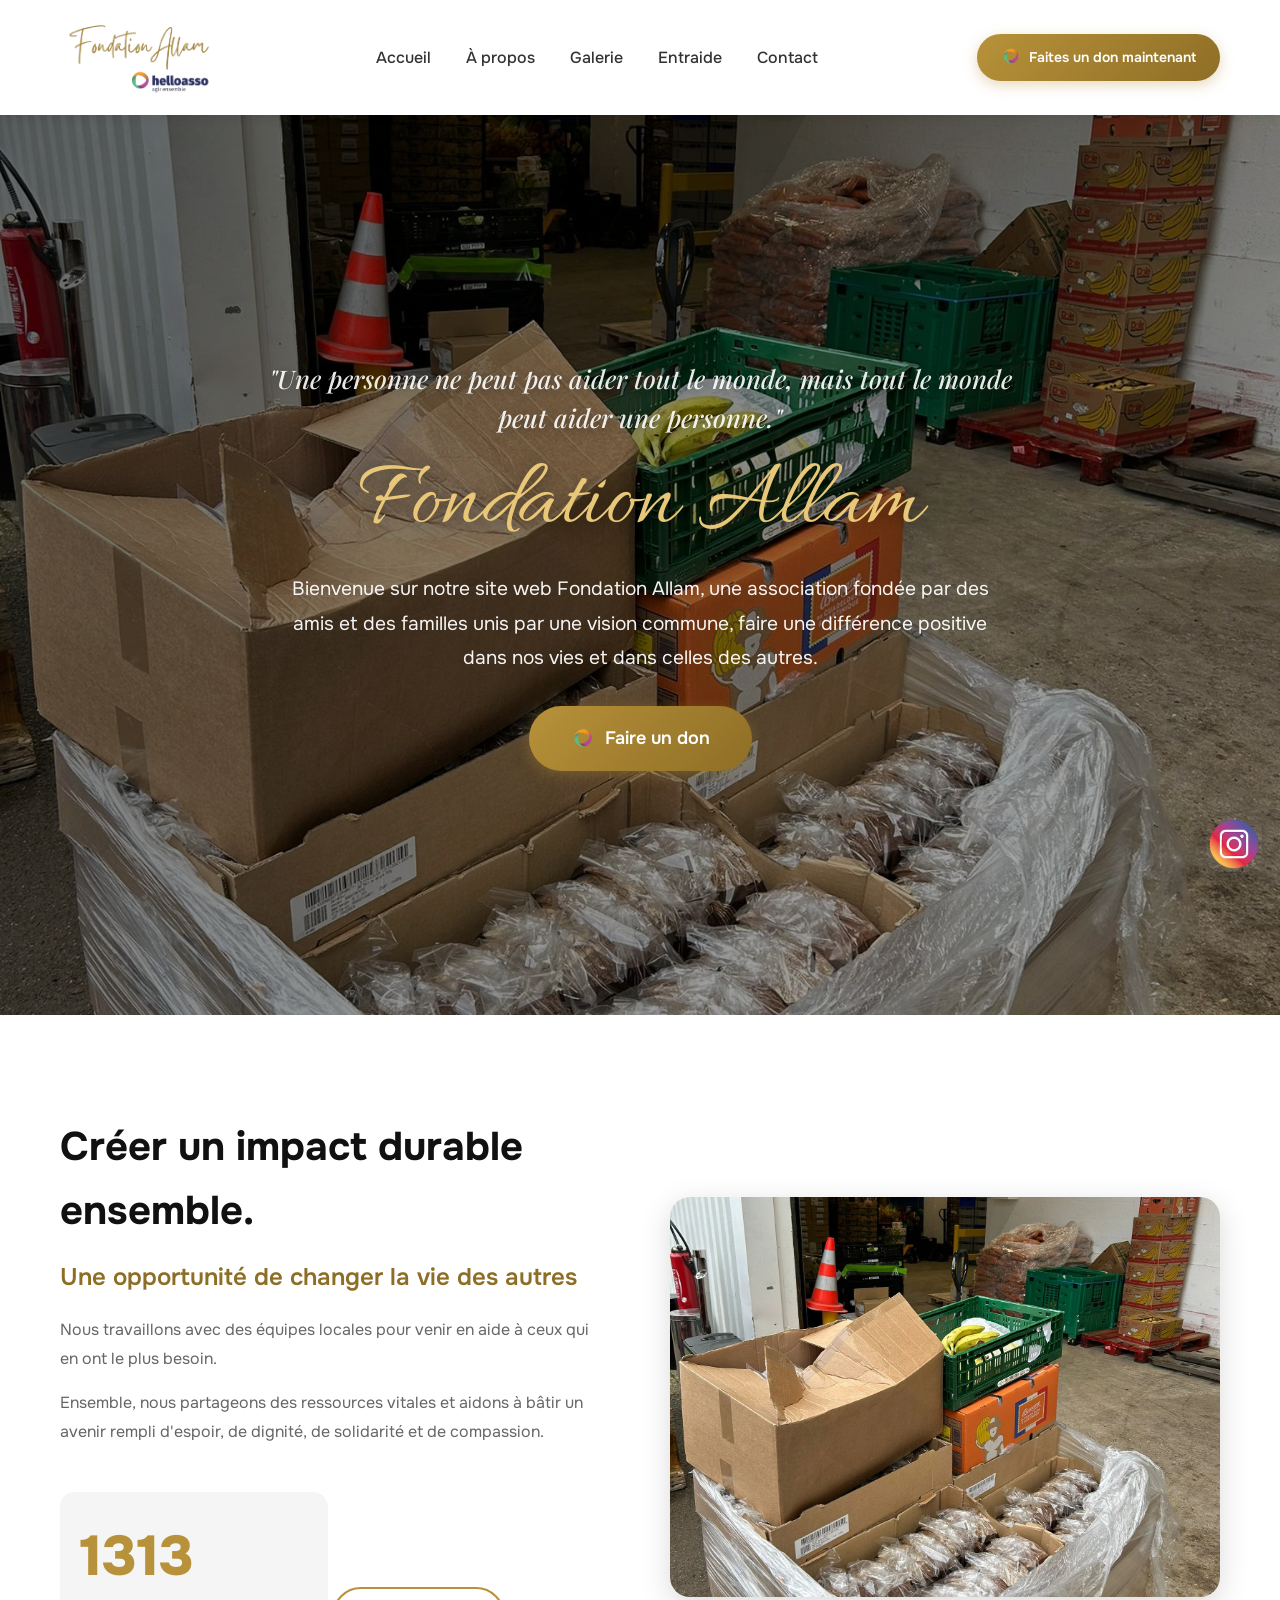
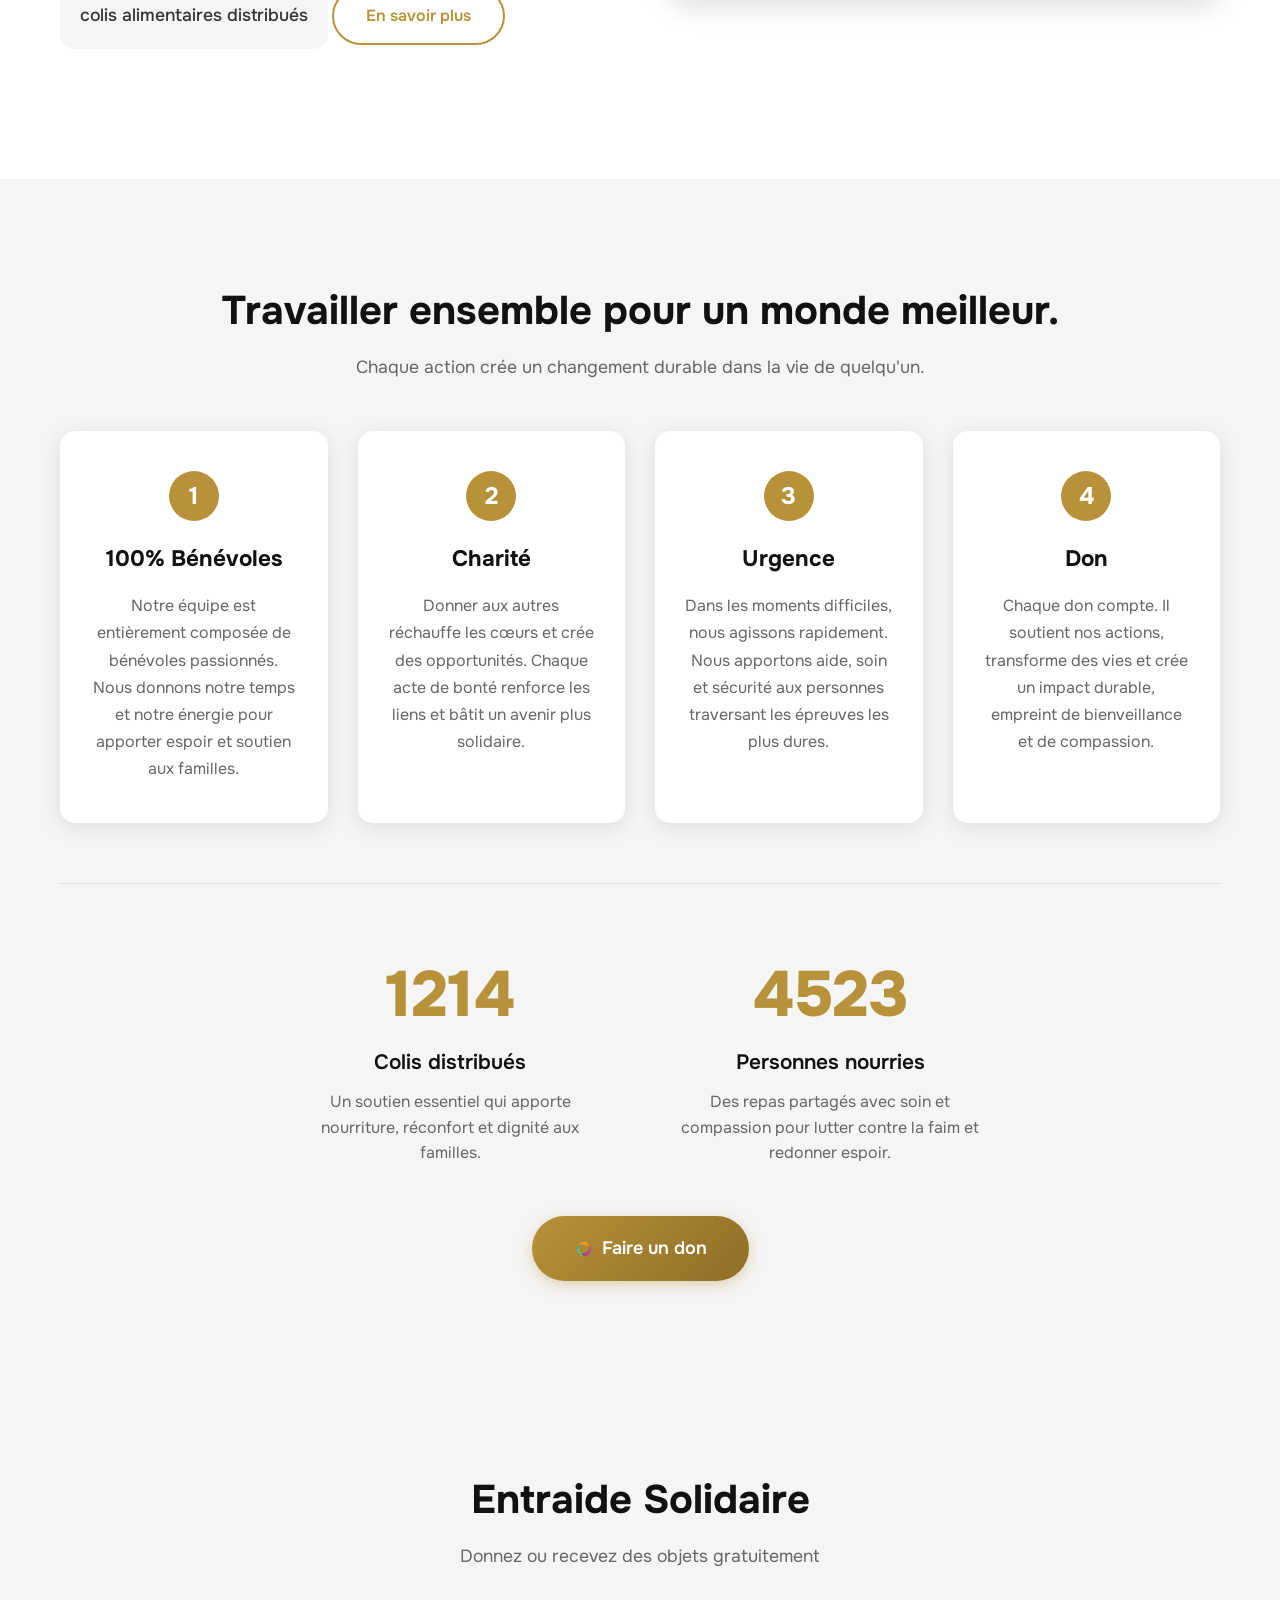
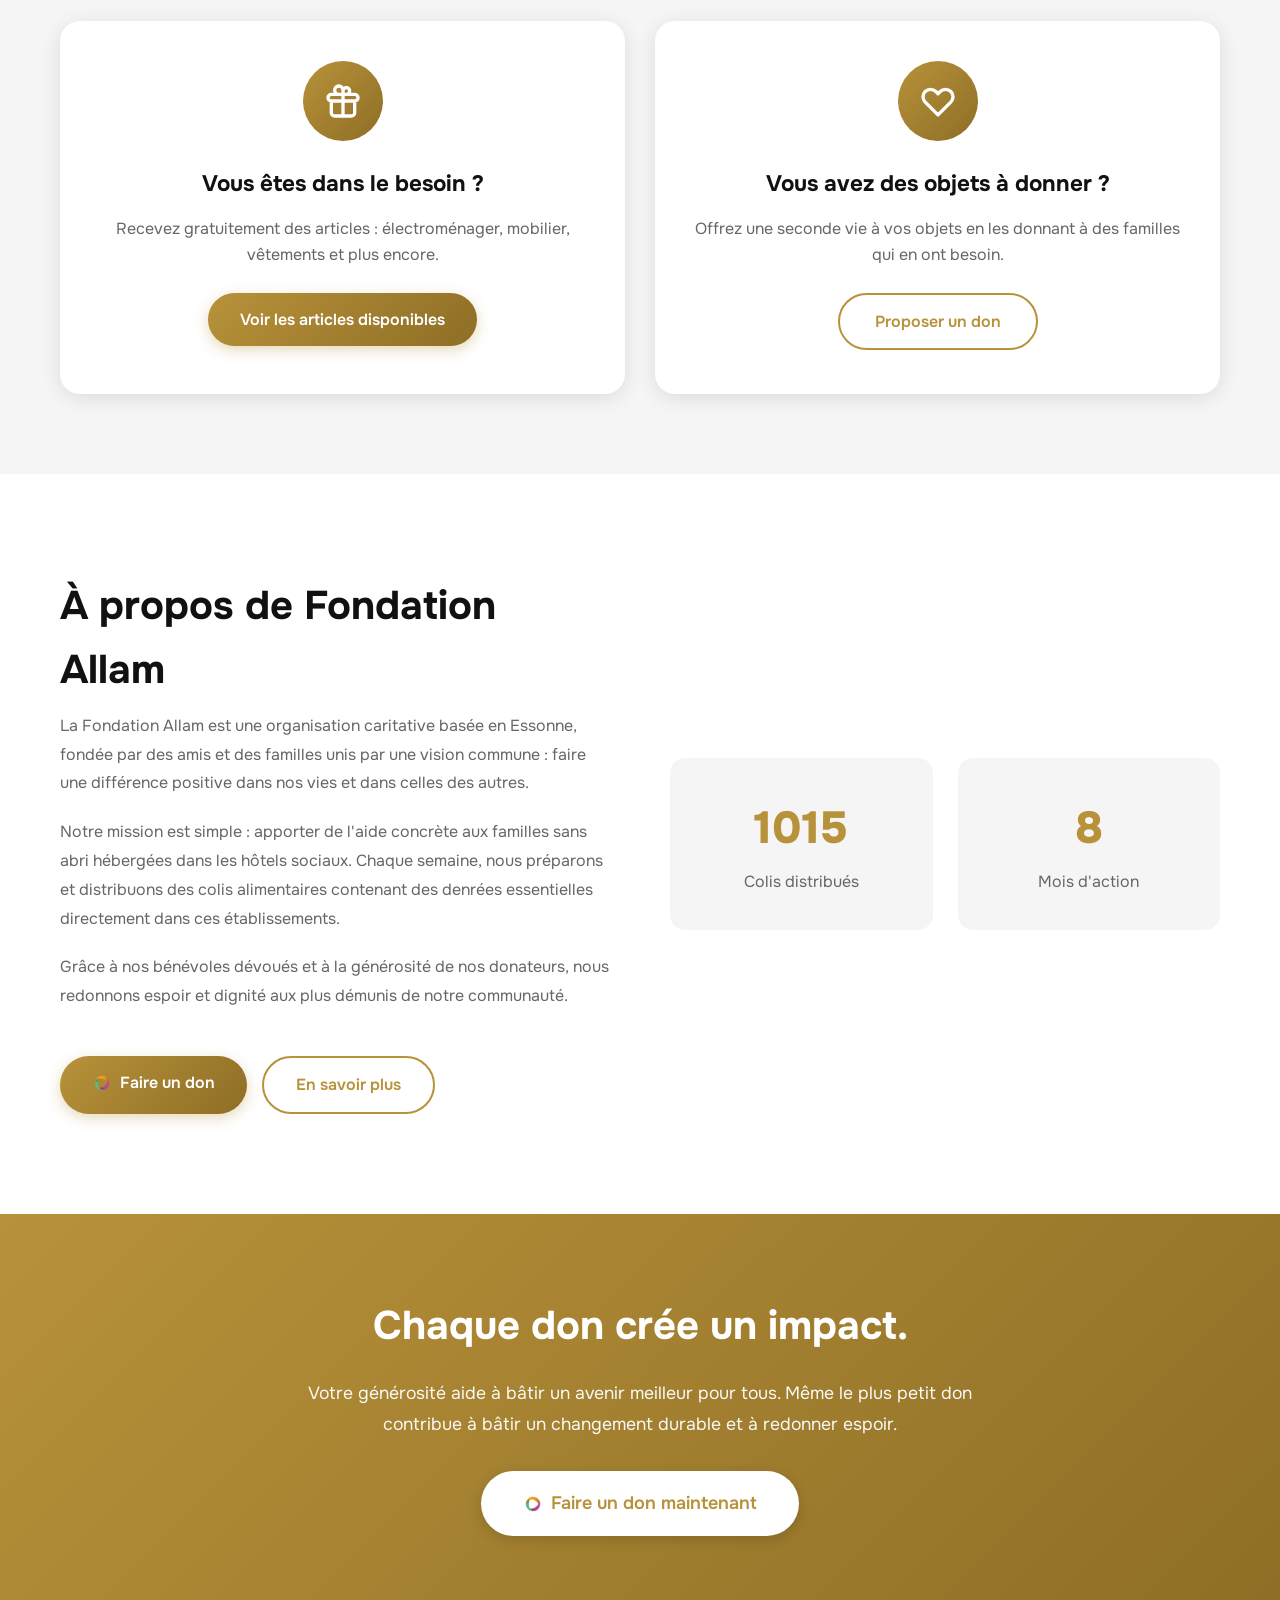
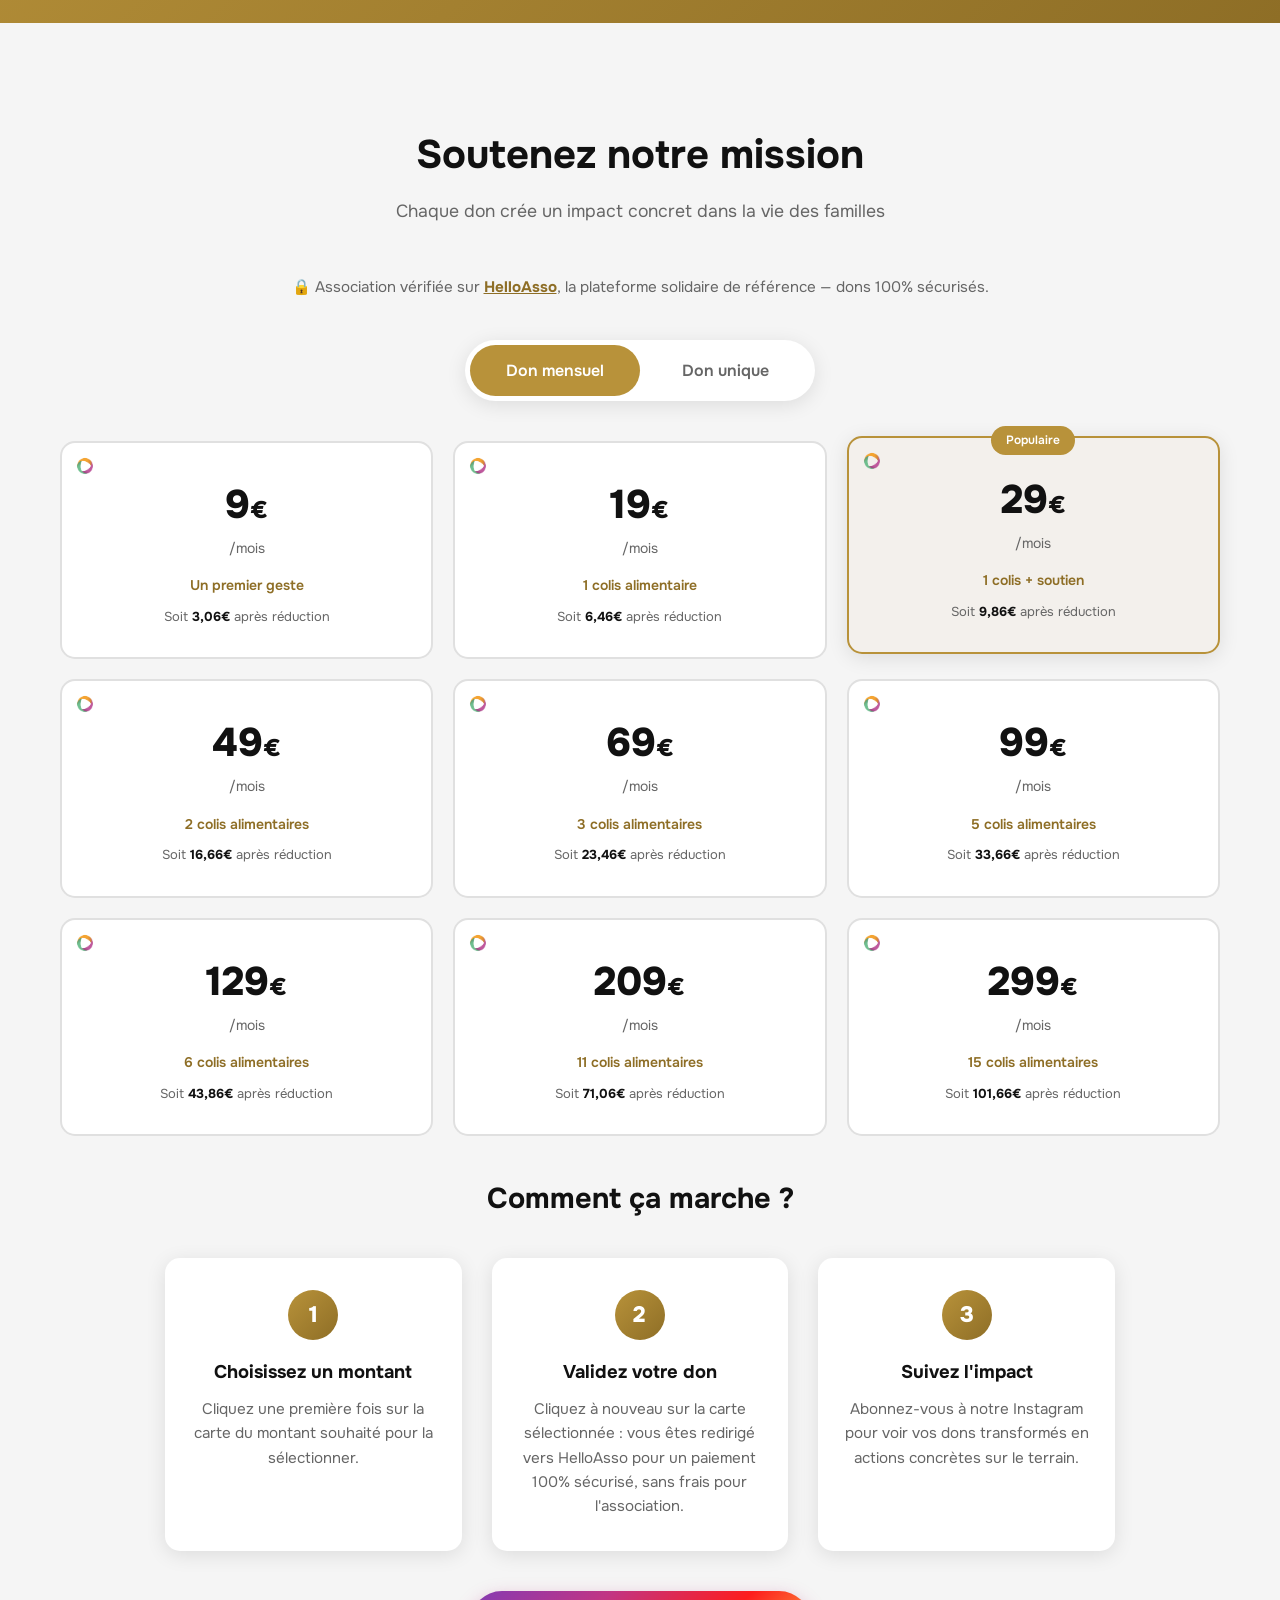
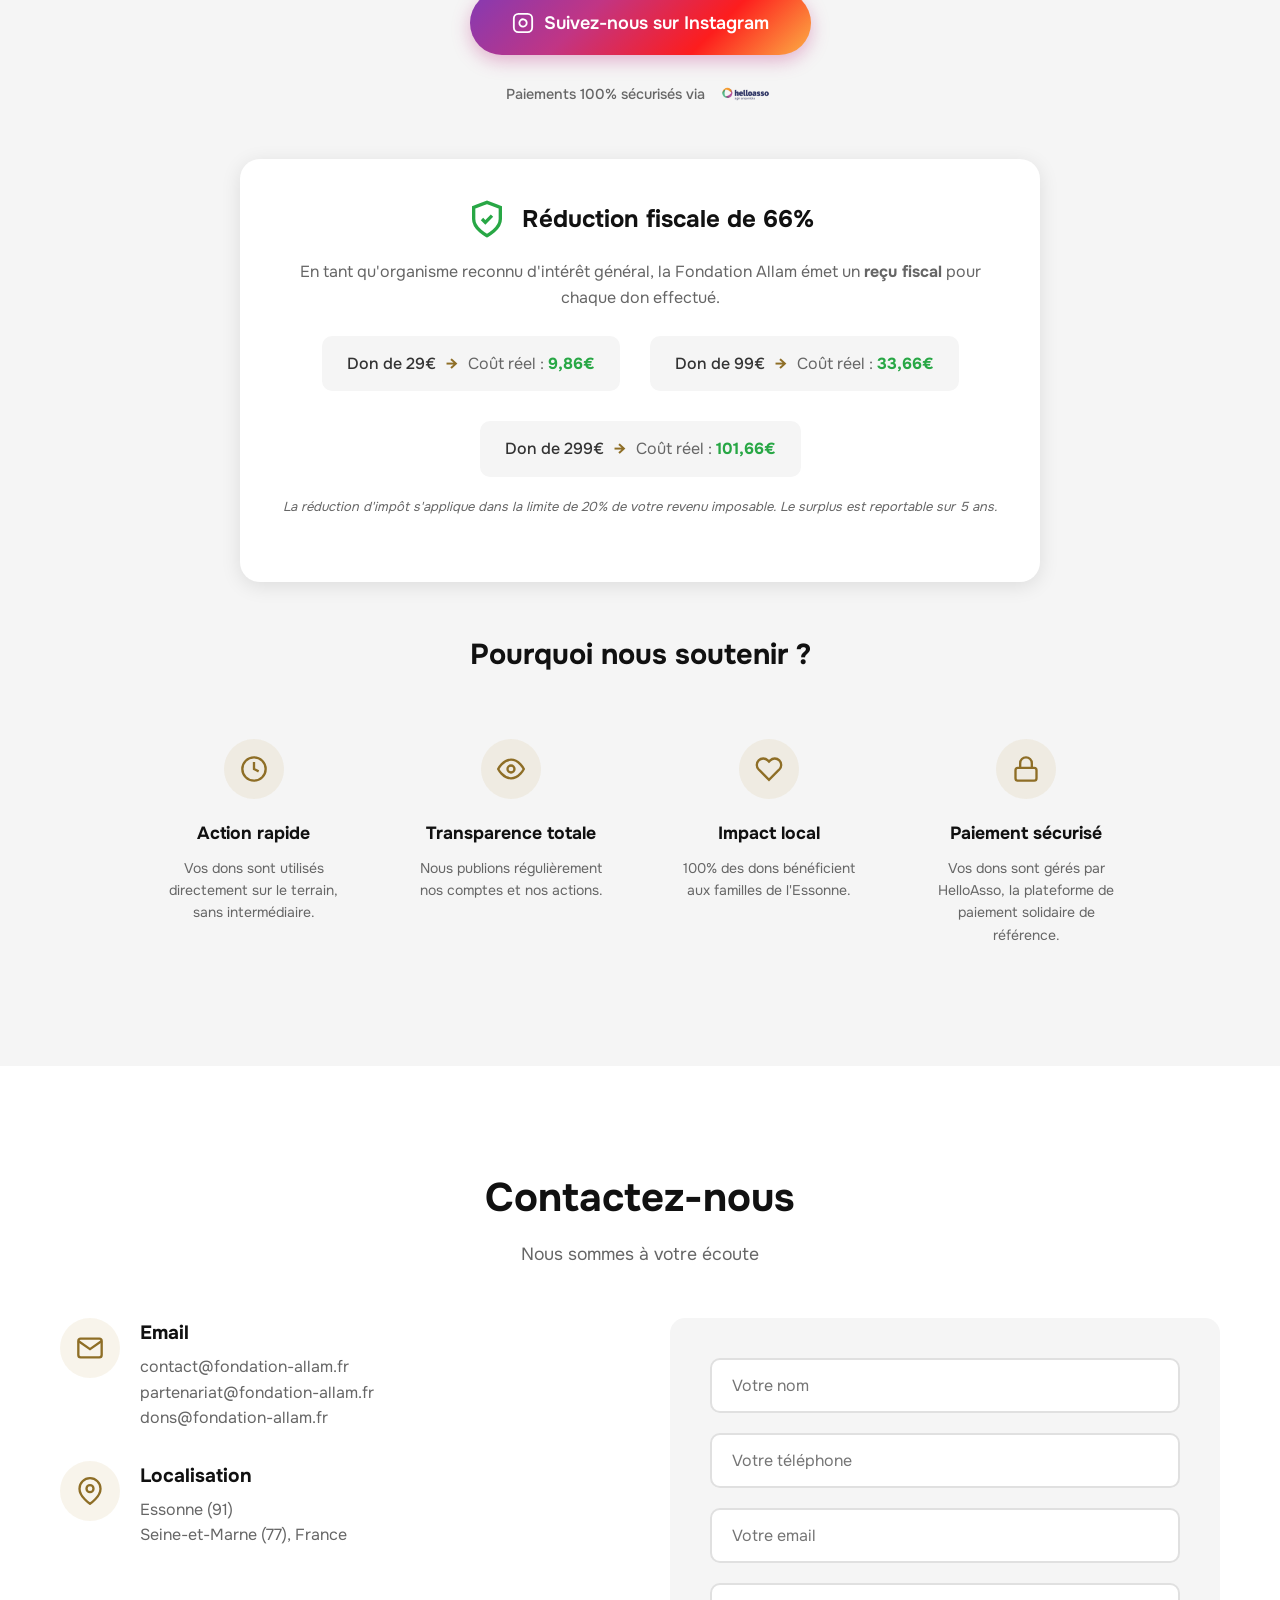
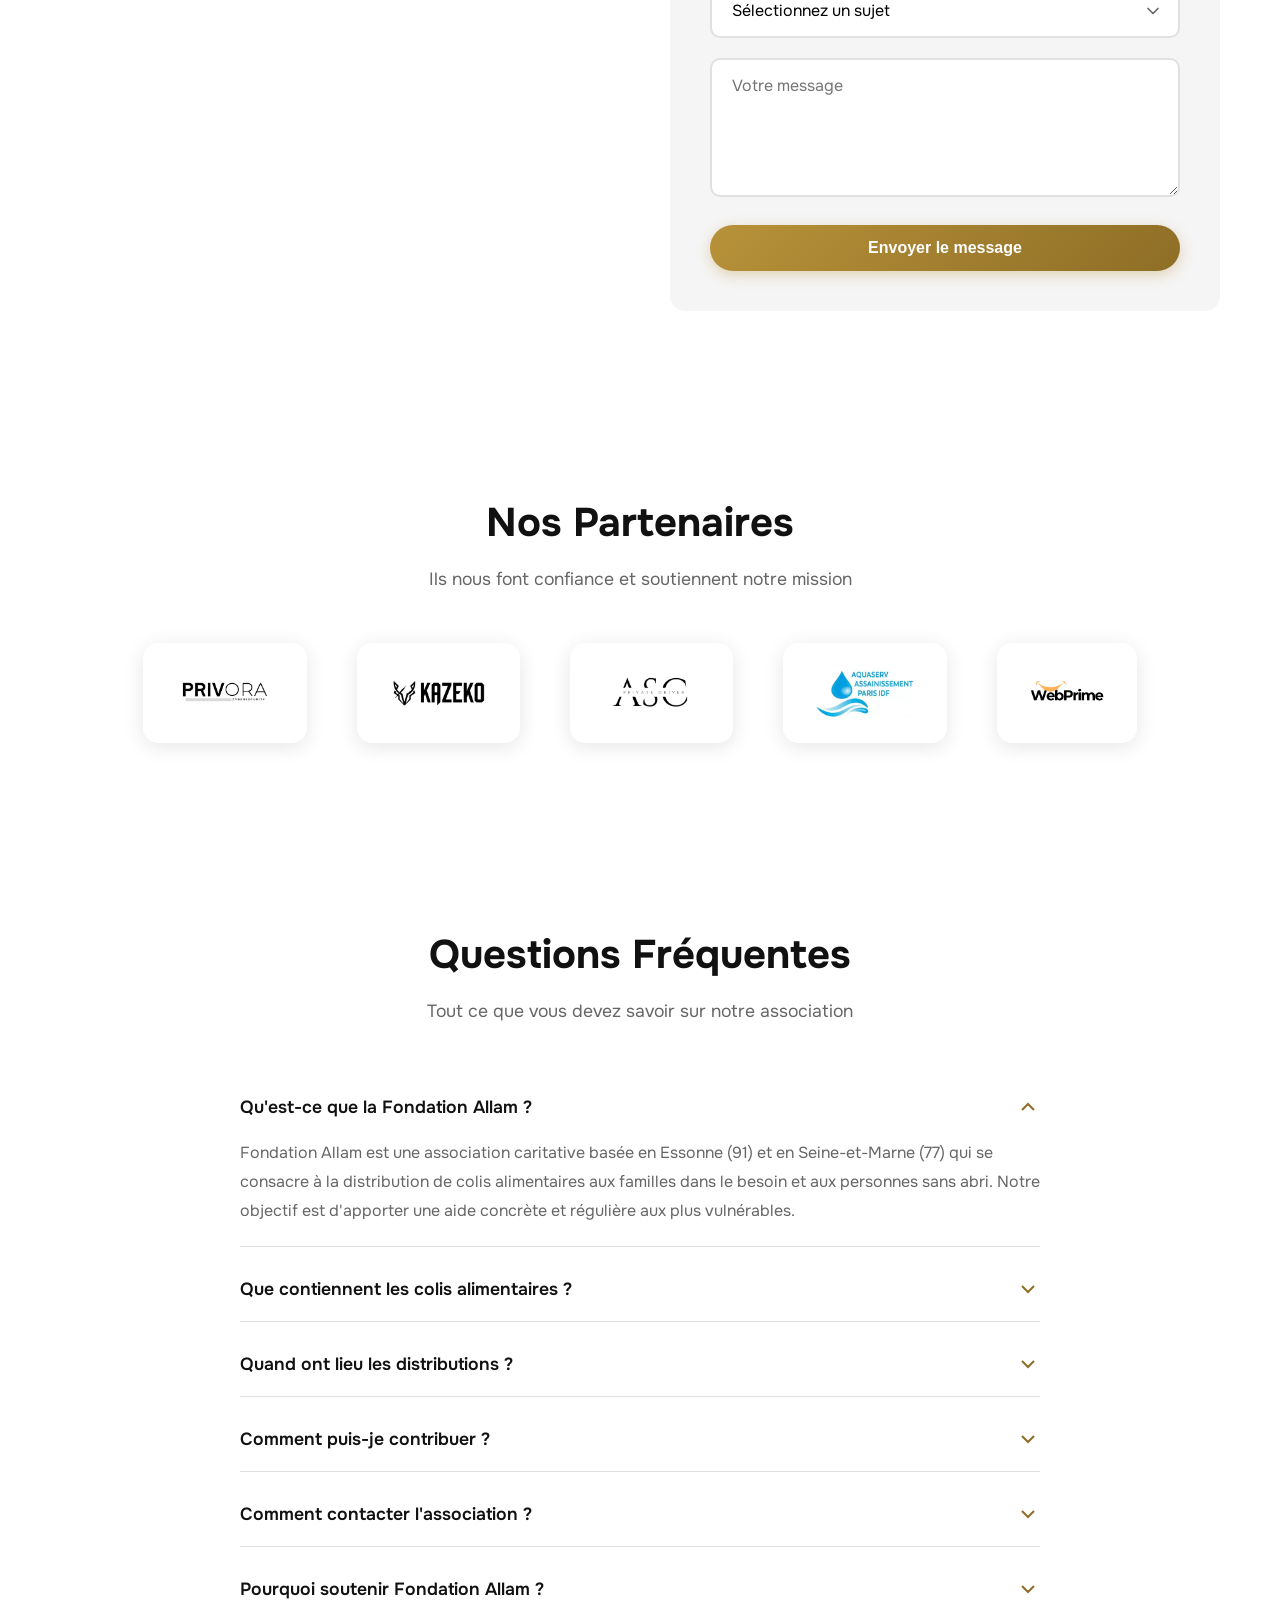
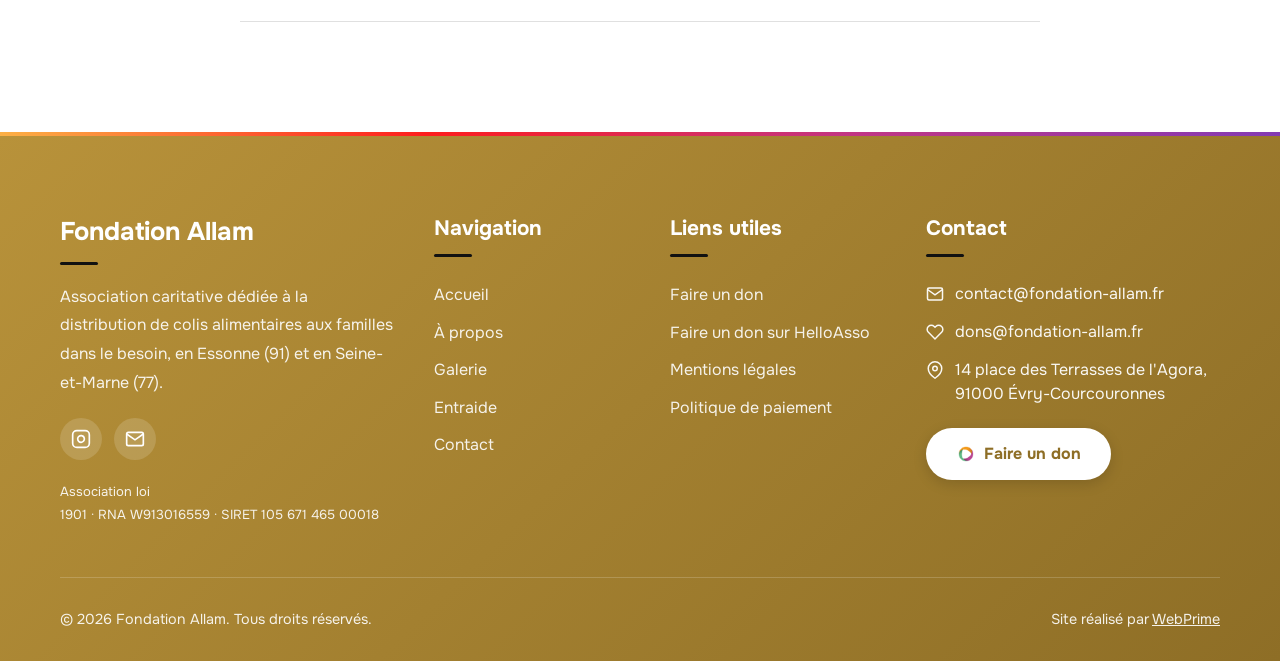
==== index.html @ abdf9145 "first commit" ====
<!DOCTYPE html>
<html lang="fr-FR">
<head>
<meta charset="UTF-8">
    <meta name="viewport" content="width=device-width, initial-scale=1.0">
    <link rel="canonical" href="https://fondation-allam.fr/"/>
    <meta property="og:type" content="website">
    <meta property="og:url" content="https://fondation-allam.fr/">
    <meta property="og:title" content="Fondation Allam - Distribution de Colis Alimentaires">
    <meta property="og:description" content="Association caritative Fondation Allam - Distribution de colis alimentaires aux familles dans le besoin en Essonne.">
    <meta property="og:image" content="https://fondation-allam.fr/colis_alimentaire_91.webp">
    <link rel="icon" href="favicon.ico" sizes="any">
    <link rel="icon" type="image/png" sizes="32x32" href="favicon-32x32.png">
    <link rel="icon" type="image/png" sizes="96x96" href="favicon-96x96.png">
    <link rel="apple-touch-icon" sizes="96x96" href="favicon-96x96.png">
    <meta name="msapplication-TileColor" content="#ffffff">

    <title>Fondation Allam - Distribution de Colis Alimentaires</title>
<meta name='robots' content='max-image-preview:large' />
<meta name="description" content="Association caritative Fondation Allam - Distribution de colis alimentaires aux familles dans le besoin en Essonne.">
<link rel='dns-prefetch' href='//fonts.googleapis.com' />
<link href='https://fonts.gstatic.com' crossorigin='anonymous' rel='preconnect' />
<script type="application/ld+json">{"@context":"https://schema.org","@type":"NGO","name":"Fondation Allam","url":"https://fondation-allam.fr/","logo":"https://fondation-allam.fr/fondation-allam.png","description":"Association caritative dédiée à la distribution de colis alimentaires aux familles dans le besoin en Essonne.","email":"contact@fondation-allam.fr","address":{"@type":"PostalAddress","addressRegion":"Île-de-France","postalCode":"91, 77","addressCountry":"FR"},"sameAs":[]}</script>
<link rel='stylesheet' id='fondation-allam-fonts-css' href='https://fonts.googleapis.com/css2?family=Allura&family=Onest:wght@300;400;500;600;700;800&family=Playfair+Display:ital,wght@1,500&display=swap' media='all' />
<link rel='stylesheet' id='fondation-allam-style-css' href='style.css' media='all' />
</head>
<body>
<header class="header">
    <div class="container">
        <a href="index.html" class="logo" title="Fondation Allam - ONG humanitaire fiable">
            <img loading="lazy" src="logo.png" alt="Fondation Allam - Association humanitaire musulmane" title="Fondation Allam" class="logo-img">
        </a>
        <nav class="nav" id="nav">
            <ul class="nav-list">
                <li><a href="index.html" class="nav-link active" title="Accueil - Association musulmane humanitaire">Accueil</a></li>
                <li><a href="ong-musulmane-fiable.html" class="nav-link" title="À propos de notre ONG musulmane fiable">À propos</a></li>
                <li><a href="distribution-colis-alimentaire.html" class="nav-link" title="Galerie distributions colis alimentaires">Galerie</a></li>
                <li><a href="don-gratuit.html" class="nav-link" title="Entraide solidaire">Entraide</a></li>
                <li><a href="contact-don-alimentaire.html" class="nav-link" title="Contact association humanitaire musulmane">Contact</a></li>
            </ul>
        </nav>
        <a href="index.html#don" class="btn btn-primary header-cta" title="Faire un don alimentaire - Don nourriture">Faites un don maintenant</a>
        <button class="mobile-menu-btn" id="mobileMenuBtn" aria-label="Menu">
            <span></span>
            <span></span>
            <span></span>
        </button>
    </div>
</header>

<section class="hero" id="accueil">
    <div class="hero-overlay"></div>
    <img loading="lazy" src="colis_alimentaire_91.webp" alt="Distribution colis alimentaire gratuit - Association musulmane humanitaire Essonne" title="Colis alimentaire urgence - Dons alimentaires aux associations" class="hero-image">
    <div class="hero-content">
        <blockquote class="hero-quote">
            "Une personne ne peut pas aider tout le monde, mais tout le monde peut aider une personne."
        </blockquote>
        <h1 class="hero-title">Fondation Allam</h1>
        <p class="hero-description">Bienvenue sur notre site web Fondation Allam, une association fondée par des amis et des familles unis par une vision commune, faire une différence positive dans nos vies et dans celles des autres.</p>
        <div class="hero-buttons">
            <a href="#don" class="btn btn-primary btn-large btn-with-ha" title="Faire un don à la Fondation Allam via HelloAsso"><img src="icone-hello.png" class="btn-ha-ico" alt="" aria-hidden="true">Faire un don</a>
        </div>
    </div>
</section>

<section class="impact-section" id="impact">
    <div class="container">
        <div class="impact-content">
            <div class="impact-text">
                <h2 class="section-title">Créer un impact durable ensemble.</h2>
                <h3 class="section-subtitle-large">Une opportunité de changer la vie des autres</h3>
                <p>Nous travaillons avec des équipes locales pour venir en aide à ceux qui en ont le plus besoin.</p>
                <p>Ensemble, nous partageons des ressources vitales et aidons à bâtir un avenir rempli d'espoir, de dignité, de solidarité et de compassion.</p>
                <div class="impact-stat-highlight">
                    <span class="stat-big" data-target="1380">0</span>
                    <span class="stat-text">colis alimentaires distribués</span>
                </div>
                <a href="#apropos" class="btn btn-secondary" title="En savoir plus sur notre association islamique humanitaire">En savoir plus</a>
            </div>
            <div class="impact-image">
                <img loading="lazy" src="colis_alimentaire_91.webp" alt="Colis alimentaire en ligne - Don de nourriture gratuit" title="Association musulmane fiable - Banque alimentaire don">
            </div>
        </div>
    </div>
</section>

<section class="services" id="services">
    <div class="container">
        <h2 class="section-title">Travailler ensemble pour un monde meilleur.</h2>
        <p class="section-subtitle">Chaque action crée un changement durable dans la vie de quelqu'un.</p>
        <div class="services-grid">
            <div class="service-card">
                <div class="service-number">1</div>
                <h3>100% Bénévoles</h3>
                <p>Notre équipe est entièrement composée de bénévoles passionnés. Nous donnons notre temps et notre énergie pour apporter espoir et soutien aux familles.</p>
            </div>
            <div class="service-card">
                <div class="service-number">2</div>
                <h3>Charité</h3>
                <p>Donner aux autres réchauffe les cœurs et crée des opportunités. Chaque acte de bonté renforce les liens et bâtit un avenir plus solidaire.</p>
            </div>
            <div class="service-card">
                <div class="service-number">3</div>
                <h3>Urgence</h3>
                <p>Dans les moments difficiles, nous agissons rapidement. Nous apportons aide, soin et sécurité aux personnes traversant les épreuves les plus dures.</p>
            </div>
            <div class="service-card">
                <div class="service-number">4</div>
                <h3>Don</h3>
                <p>Chaque don compte. Il soutient nos actions, transforme des vies et crée un impact durable, empreint de bienveillance et de compassion.</p>
            </div>
        </div>

        <div class="services-stats">
            <div class="services-stat">
                <span class="services-stat-number" data-target="1380">0</span>
                <span class="services-stat-label">Colis distribués</span>
                <p class="services-stat-desc">Un soutien essentiel qui apporte nourriture, réconfort et dignité aux familles.</p>
            </div>
            <div class="services-stat">
                <span class="services-stat-number" data-target="5140">0</span>
                <span class="services-stat-label">Personnes nourries</span>
                <p class="services-stat-desc">Des repas partagés avec soin et compassion pour lutter contre la faim et redonner espoir.</p>
            </div>
        </div>

        <div class="section-cta">
            <a href="#don" class="btn btn-primary btn-large" title="Don nourriture - Dons banque alimentaire">Faire un don</a>
        </div>
    </div>
</section>

<section class="cta-entraide" id="entraide">
    <div class="container">
        <h2 class="section-title">Entraide Solidaire</h2>
        <p class="section-subtitle">Donnez ou recevez des objets gratuitement</p>
        <div class="cta-entraide-grid">
            <div class="cta-entraide-card cta-recevoir">
                <div class="cta-entraide-icon">
                    <svg xmlns="http://www.w3.org/2000/svg" fill="none" viewBox="0 0 24 24" stroke="currentColor">
                        <path stroke-linecap="round" stroke-linejoin="round" stroke-width="2" d="M12 8v13m0-13V6a2 2 0 112 2h-2zm0 0V5.5A2.5 2.5 0 109.5 8H12zm-7 4h14M5 12a2 2 0 110-4h14a2 2 0 110 4M5 12v7a2 2 0 002 2h10a2 2 0 002-2v-7"/>
                    </svg>
                </div>
                <h3>Vous êtes dans le besoin ?</h3>
                <p>Recevez gratuitement des articles : électroménager, mobilier, vêtements et plus encore.</p>
                <a href="don-gratuit.html#articles" class="btn btn-primary" title="Association musulmane vêtement - dons d'articles gratuits">Voir les articles disponibles</a>
            </div>
            <div class="cta-entraide-card cta-donner-obj">
                <div class="cta-entraide-icon">
                    <svg xmlns="http://www.w3.org/2000/svg" fill="none" viewBox="0 0 24 24" stroke="currentColor">
                        <path stroke-linecap="round" stroke-linejoin="round" stroke-width="2" d="M4.318 6.318a4.5 4.5 0 000 6.364L12 20.364l7.682-7.682a4.5 4.5 0 00-6.364-6.364L12 7.636l-1.318-1.318a4.5 4.5 0 00-6.364 0z"/>
                    </svg>
                </div>
                <h3>Vous avez des objets à donner ?</h3>
                <p>Offrez une seconde vie à vos objets en les donnant à des familles qui en ont besoin.</p>
                <a href="don-gratuit.html#proposer" class="btn btn-outline" title="Don alimentaire pour association - proposer un don">Proposer un don</a>
            </div>
        </div>
    </div>
</section>

<section class="about" id="apropos">
    <div class="container">
        <div class="about-grid">
            <div class="about-content">
                <h2 class="section-title">À propos de Fondation Allam</h2>
                <p>La Fondation Allam est une organisation caritative basée en Essonne, fondée par des amis et des familles unis par une vision commune : faire une différence positive dans nos vies et dans celles des autres.</p>
                <p>Notre mission est simple : apporter de l'aide concrète aux familles sans abri hébergées dans les hôtels sociaux. Chaque semaine, nous préparons et distribuons des colis alimentaires contenant des denrées essentielles directement dans ces établissements.</p>
                <p>Grâce à nos bénévoles dévoués et à la générosité de nos donateurs, nous redonnons espoir et dignité aux plus démunis de notre communauté.</p>
                <div class="about-buttons">
                    <a href="#don" class="btn btn-primary" title="Don alimentaire entre particulier - Faire un don">Faire un don</a>
                    <a href="#contact" class="btn btn-secondary" title="Contacter notre association humanitaire musulmane">En savoir plus</a>
                </div>
            </div>
            <div class="about-stats">
                <div class="stat-box">
                    <div class="stat-number" data-target="1380">0</div>
                    <div class="stat-label">Colis distribués</div>
                </div>
                <div class="stat-box">
                    <div class="stat-number" data-target="12">0</div>
                    <div class="stat-label">Mois d'action</div>
                </div>
            </div>
        </div>
    </div>
</section>

<section class="cta-banner">
    <div class="container">
        <div class="cta-content">
            <h2>Chaque don crée un impact.</h2>
            <p>Votre générosité aide à bâtir un avenir meilleur pour tous. Même le plus petit don contribue à bâtir un changement durable et à redonner espoir.</p>
            <a href="#don" class="btn btn-primary btn-large" title="Dons alimentaire - Don de nourriture association musulmane">Faire un don maintenant</a>
        </div>
    </div>
</section>

<section class="donation" id="don">
    <div class="container">
        <div class="donation-header">
            <h2 class="section-title">Soutenez notre mission</h2>
            <p class="section-subtitle">Chaque don crée un impact concret dans la vie des familles</p>
            <p class="helloasso-trust">🔒 Association vérifiée sur <a href="https://www.helloasso.com/associations/fondation-allam" target="_blank" rel="noopener">HelloAsso</a>, la plateforme solidaire de référence — dons 100% sécurisés.</p>
        </div>

        <div class="donation-type-toggle">
            <button class="donation-type-btn active" data-type="monthly">Don mensuel</button>
            <button class="donation-type-btn" data-type="once">Don unique</button>
        </div>

        <div class="donation-amounts nine-cards monthly">
            <div class="amount-card" data-amount="9"><img class="card-ha-ico" src="icone-hello.png" alt="" aria-hidden="true"><div class="amount-value">9<span>€</span></div><div class="amount-period">/mois</div><div class="amount-impact">Un premier geste</div><div class="amount-after-tax">Soit <strong>3,06€</strong> après réduction</div></div><div class="amount-card" data-amount="19"><img class="card-ha-ico" src="icone-hello.png" alt="" aria-hidden="true"><div class="amount-value">19<span>€</span></div><div class="amount-period">/mois</div><div class="amount-impact">1 colis alimentaire</div><div class="amount-after-tax">Soit <strong>6,46€</strong> après réduction</div></div><div class="amount-card popular" data-amount="29"><img class="card-ha-ico" src="icone-hello.png" alt="" aria-hidden="true"><div class="popular-badge">Populaire</div><div class="amount-value">29<span>€</span></div><div class="amount-period">/mois</div><div class="amount-impact">1 colis + soutien</div><div class="amount-after-tax">Soit <strong>9,86€</strong> après réduction</div></div><div class="amount-card" data-amount="49"><img class="card-ha-ico" src="icone-hello.png" alt="" aria-hidden="true"><div class="amount-value">49<span>€</span></div><div class="amount-period">/mois</div><div class="amount-impact">2 colis alimentaires</div><div class="amount-after-tax">Soit <strong>16,66€</strong> après réduction</div></div><div class="amount-card" data-amount="69"><img class="card-ha-ico" src="icone-hello.png" alt="" aria-hidden="true"><div class="amount-value">69<span>€</span></div><div class="amount-period">/mois</div><div class="amount-impact">3 colis alimentaires</div><div class="amount-after-tax">Soit <strong>23,46€</strong> après réduction</div></div><div class="amount-card" data-amount="99"><img class="card-ha-ico" src="icone-hello.png" alt="" aria-hidden="true"><div class="amount-value">99<span>€</span></div><div class="amount-period">/mois</div><div class="amount-impact">5 colis alimentaires</div><div class="amount-after-tax">Soit <strong>33,66€</strong> après réduction</div></div><div class="amount-card" data-amount="129"><img class="card-ha-ico" src="icone-hello.png" alt="" aria-hidden="true"><div class="amount-value">129<span>€</span></div><div class="amount-period">/mois</div><div class="amount-impact">6 colis alimentaires</div><div class="amount-after-tax">Soit <strong>43,86€</strong> après réduction</div></div><div class="amount-card" data-amount="209"><img class="card-ha-ico" src="icone-hello.png" alt="" aria-hidden="true"><div class="amount-value">209<span>€</span></div><div class="amount-period">/mois</div><div class="amount-impact">11 colis alimentaires</div><div class="amount-after-tax">Soit <strong>71,06€</strong> après réduction</div></div><div class="amount-card" data-amount="299"><img class="card-ha-ico" src="icone-hello.png" alt="" aria-hidden="true"><div class="amount-value">299<span>€</span></div><div class="amount-period">/mois</div><div class="amount-impact">15 colis alimentaires</div><div class="amount-after-tax">Soit <strong>101,66€</strong> après réduction</div></div>        </div>

        <div class="donation-amounts once donation-free" style="display:none">
            <div class="free-donation-card">
                <div class="free-donation-icon">
                    <svg viewBox="0 0 24 24" fill="none" stroke="currentColor" stroke-width="2" aria-hidden="true"><path d="M20.84 4.61a5.5 5.5 0 0 0-7.78 0L12 5.67l-1.06-1.06a5.5 5.5 0 0 0-7.78 7.78l1.06 1.06L12 21.23l7.78-7.78 1.06-1.06a5.5 5.5 0 0 0 0-7.78z"></path></svg>
                </div>
                <h3>Choisissez librement votre montant</h3>
                <p>Faites un don ponctuel du montant de votre choix. Chaque euro compte et part directement sur le terrain, sans frais pour l'association.</p>
                <a href="https://www.helloasso.com/associations/fondation-allam/adhesions/dons-ponctuels" class="btn btn-primary btn-large btn-with-ha" id="freeDonateBtn" target="_blank" rel="noopener"><img src="icone-hello.png" class="btn-ha-ico" alt="" aria-hidden="true">Faire un don libre</a>
            </div>
        </div>

        <div class="how-it-works">
            <h3>Comment ça marche&nbsp;?</h3>
            <div class="how-steps">
                <div class="how-step">
                    <div class="how-step-num">1</div>
                    <h4>Choisissez un montant</h4>
                    <p>Cliquez une première fois sur la carte du montant souhaité pour la sélectionner.</p>
                </div>
                <div class="how-step">
                    <div class="how-step-num">2</div>
                    <h4>Validez votre don</h4>
                    <p>Cliquez à nouveau sur la carte sélectionnée : vous êtes redirigé vers HelloAsso pour un paiement 100% sécurisé, sans frais pour l'association.</p>
                </div>
                <div class="how-step">
                    <div class="how-step-num">3</div>
                    <h4>Suivez l'impact</h4>
                    <p>Abonnez-vous à notre Instagram pour voir vos dons transformés en actions concrètes sur le terrain.</p>
                </div>
            </div>
            <a href="https://www.instagram.com/fondation.allam?igsh=MTRocjRneWFseTM1cg%3D%3D&utm_source=qr" class="btn btn-primary btn-large how-insta-btn" target="_blank" rel="noopener">
                <svg viewBox="0 0 24 24" fill="none" stroke="currentColor" stroke-width="2" aria-hidden="true">
                    <rect x="2" y="2" width="20" height="20" rx="5" ry="5"></rect>
                    <path d="M16 11.37A4 4 0 1 1 12.63 8 4 4 0 0 1 16 11.37z"></path>
                    <line x1="17.5" y1="6.5" x2="17.51" y2="6.5"></line>
                </svg>
                Suivez-nous sur Instagram
            </a>
            <div class="helloasso-secure">
                <span>Paiements 100% sécurisés via</span>
                <img loading="lazy" src="helloasso.png" alt="HelloAsso - paiement sécurisé pour la Fondation Allam" width="150" height="79">
            </div>
        </div>

        <div class="tax-benefits">
            <div class="tax-benefits-header">
                <svg viewBox="0 0 24 24" fill="none" stroke="currentColor" stroke-width="2">
                    <path d="M12 22s8-4 8-10V5l-8-3-8 3v7c0 6 8 10 8 10z"></path>
                    <polyline points="9 12 11 14 15 10"></polyline>
                </svg>
                <h3>Réduction fiscale de 66%</h3>
            </div>
            <p>En tant qu'organisme reconnu d'intérêt général, la Fondation Allam émet un <strong>reçu fiscal</strong> pour chaque don effectué.</p>
            <div class="tax-examples">
                <div class="tax-example">
                    <span class="tax-don">Don de 29€</span>
                    <span class="tax-arrow">&rarr;</span>
                    <span class="tax-result">Coût réel : <strong>9,86€</strong></span>
                </div>
                <div class="tax-example">
                    <span class="tax-don">Don de 99€</span>
                    <span class="tax-arrow">&rarr;</span>
                    <span class="tax-result">Coût réel : <strong>33,66€</strong></span>
                </div>
                <div class="tax-example">
                    <span class="tax-don">Don de 299€</span>
                    <span class="tax-arrow">&rarr;</span>
                    <span class="tax-result">Coût réel : <strong>101,66€</strong></span>
                </div>
            </div>
            <p class="tax-note">La réduction d'impôt s'applique dans la limite de 20% de votre revenu imposable. Le surplus est reportable sur 5 ans.</p>
        </div>

        <div class="why-donate">
            <h3>Pourquoi nous soutenir ?</h3>
            <div class="why-donate-grid">
                <div class="why-item">
                    <div class="why-icon">
                        <svg viewBox="0 0 24 24" fill="none" stroke="currentColor" stroke-width="2">
                            <circle cx="12" cy="12" r="10"></circle>
                            <polyline points="12 6 12 12 16 14"></polyline>
                        </svg>
                    </div>
                    <h4>Action rapide</h4>
                    <p>Vos dons sont utilisés directement sur le terrain, sans intermédiaire.</p>
                </div>
                <div class="why-item">
                    <div class="why-icon">
                        <svg viewBox="0 0 24 24" fill="none" stroke="currentColor" stroke-width="2">
                            <path d="M1 12s4-8 11-8 11 8 11 8-4 8-11 8-11-8-11-8z"></path>
                            <circle cx="12" cy="12" r="3"></circle>
                        </svg>
                    </div>
                    <h4>Transparence totale</h4>
                    <p>Nous publions régulièrement nos comptes et nos actions.</p>
                </div>
                <div class="why-item">
                    <div class="why-icon">
                        <svg viewBox="0 0 24 24" fill="none" stroke="currentColor" stroke-width="2">
                            <path d="M20.84 4.61a5.5 5.5 0 0 0-7.78 0L12 5.67l-1.06-1.06a5.5 5.5 0 0 0-7.78 7.78l1.06 1.06L12 21.23l7.78-7.78 1.06-1.06a5.5 5.5 0 0 0 0-7.78z"></path>
                        </svg>
                    </div>
                    <h4>Impact local</h4>
                    <p>100% des dons bénéficient aux familles de l'Essonne.</p>
                </div>
                <div class="why-item">
                    <div class="why-icon">
                        <svg viewBox="0 0 24 24" fill="none" stroke="currentColor" stroke-width="2">
                            <rect x="3" y="11" width="18" height="11" rx="2" ry="2"></rect>
                            <path d="M7 11V7a5 5 0 0 1 10 0v4"></path>
                        </svg>
                    </div>
                    <h4>Paiement sécurisé</h4>
                    <p>Vos dons sont gérés par HelloAsso, la plateforme de paiement solidaire de référence.</p>
                </div>
            </div>
        </div>
    </div>
</section>

<section class="contact" id="contact">
    <div class="container">
        <h2 class="section-title">Contactez-nous</h2>
        <p class="section-subtitle">Nous sommes à votre écoute</p>
        <div class="contact-grid">
            <div class="contact-info">
                <div class="contact-item">
                    <div class="contact-icon">
                        <svg viewBox="0 0 24 24" fill="none" stroke="currentColor" stroke-width="2">
                            <path d="M4 4h16c1.1 0 2 .9 2 2v12c0 1.1-.9 2-2 2H4c-1.1 0-2-.9-2-2V6c0-1.1.9-2 2-2z"></path>
                            <polyline points="22,6 12,13 2,6"></polyline>
                        </svg>
                    </div>
                    <div class="contact-text">
                        <h4>Email</h4>
                        <p><a href="mailto:contact@fondation-allam.fr">contact@fondation-allam.fr</a></p>
                        <p><a href="mailto:partenariat@fondation-allam.fr">partenariat@fondation-allam.fr</a></p>
                        <p><a href="mailto:dons@fondation-allam.fr">dons@fondation-allam.fr</a></p>
                    </div>
                </div>
                <div class="contact-item">
                    <div class="contact-icon">
                        <svg viewBox="0 0 24 24" fill="none" stroke="currentColor" stroke-width="2">
                            <path d="M21 10c0 7-9 13-9 13s-9-6-9-13a9 9 0 0 1 18 0z"></path>
                            <circle cx="12" cy="10" r="3"></circle>
                        </svg>
                    </div>
                    <div class="contact-text">
                        <h4>Localisation</h4>
                        <p>Essonne (91)<br>Seine-et-Marne (77), France</p>
                    </div>
                </div>
            </div>
            <form class="contact-form" id="contactForm" onsubmit="return submitToWebPrime(event)">
                <div class="hp-wrap">
                    <label for="website2">Votre site web :</label>
                    <input type="text" id="website2" name="_honey" autocomplete="off">
                </div>
                <input type="hidden" name="_captcha" value="false">
                <div class="form-group">
                    <input type="text" name="nom" placeholder="Votre nom" required>
                </div>
                <div class="form-group">
                    <input type="tel" name="tel" placeholder="Votre téléphone" pattern="^((\+33|0)[1679])[0-9]{8}$" maxlength="12" required>
                </div>
                <div class="form-group">
                    <input type="email" name="email" placeholder="Votre email" required>
                </div>
                <div class="form-group">
                    <select name="services" required>
                        <option value="">Sélectionnez un sujet</option>
                        <option value="DON">Question sur les dons</option>
                        <option value="AIDE">Demande d'aide</option>
                        <option value="PARTENARIAT">Partenariat</option>
                        <option value="AUTRE">Autre</option>
                    </select>
                </div>
                <div class="form-group">
                    <textarea name="commentaires" placeholder="Votre message" rows="5" required></textarea>
                </div>
                <button type="submit" class="btn btn-primary">Envoyer le message</button>
            </form>
        </div>
    </div>
</section>

<section class="sponsors" id="sponsors">
    <div class="container">
        <h2 class="section-title">Nos Partenaires</h2>
        <p class="section-subtitle">Ils nous font confiance et soutiennent notre mission</p>
        <div class="sponsors-grid">
            <div class="sponsor-item">
                <a href="https://privora.fr/" target="_blank" rel="noopener">
                    <img loading="lazy" src="privora.png" alt="Privora - Partenaire association musulmane humanitaire" title="Privora soutient les dons alimentaires">
                </a>
            </div>
            <div class="sponsor-item">
                <a href="https://kazeko-fight.com/" target="_blank" rel="noopener">
                    <img loading="lazy" src="kazeko.png" alt="Kazeko - Partenaire ONG musulmane fiable" title="Kazeko partenaire colis alimentaire">
                </a>
            </div>
            <div class="sponsor-item">
                <a href="https://chauffeur-prive-75.fr/" target="_blank" rel="noopener">
                    <img loading="lazy" src="asc-driver.png" alt="ASC Driver - Partenaire association islamique" title="ASC Driver soutient les associations humanitaires musulmanes">
                </a>
            </div>
            <div class="sponsor-item">
                <a href="https://assainissement-91.com/" target="_blank" rel="noopener">
                    <img loading="lazy" src="aquaserv.png" alt="Aquaserv - Partenaire don alimentaire" title="Aquaserv partenaire banque alimentaire">
                </a>
            </div>
            <div class="sponsor-item">
                <a href="https://webprime.fr/" target="_blank" rel="noopener">
                    <img loading="lazy" src="webprime.png" alt="WebPrime - Partenaire association humanitaire" title="WebPrime création site association musulmane">
                </a>
            </div>
        </div>
    </div>
</section>

<section class="faq" id="faq">
    <div class="container">
        <h2 class="section-title">Questions Fréquentes</h2>
        <p class="section-subtitle">Tout ce que vous devez savoir sur notre association</p>
        <div class="faq-list">
                            <div class="faq-item">
                    <button class="faq-question">
                        <span>Qu&#039;est-ce que la Fondation Allam ?</span>
                        <svg class="faq-icon" viewBox="0 0 24 24" fill="none" stroke="currentColor" stroke-width="2">
                            <polyline points="6 9 12 15 18 9"></polyline>
                        </svg>
                    </button>
                    <div class="faq-answer">
                        <p>Fondation Allam est une association caritative basée en Essonne (91) et en Seine-et-Marne (77) qui se consacre à la distribution de colis alimentaires aux familles dans le besoin et aux personnes sans abri. Notre objectif est d&#039;apporter une aide concrète et régulière aux plus vulnérables.</p>
                    </div>
                </div>
                            <div class="faq-item">
                    <button class="faq-question">
                        <span>Que contiennent les colis alimentaires ?</span>
                        <svg class="faq-icon" viewBox="0 0 24 24" fill="none" stroke="currentColor" stroke-width="2">
                            <polyline points="6 9 12 15 18 9"></polyline>
                        </svg>
                    </button>
                    <div class="faq-answer">
                        <p>Nos colis contiennent des denrées alimentaires essentielles : produits secs (pâtes, riz, légumineuses), conserves, huile, sucre, farine, produits d&#039;hygiène, et selon les arrivages, des produits frais. Chaque colis est conçu pour nourrir une famille pendant plusieurs jours.</p>
                    </div>
                </div>
                            <div class="faq-item">
                    <button class="faq-question">
                        <span>Quand ont lieu les distributions ?</span>
                        <svg class="faq-icon" viewBox="0 0 24 24" fill="none" stroke="currentColor" stroke-width="2">
                            <polyline points="6 9 12 15 18 9"></polyline>
                        </svg>
                    </button>
                    <div class="faq-answer">
                        <p>Les distributions ont lieu régulièrement, généralement chaque semaine ou toutes les deux semaines. Suivez nos actualités et nos réseaux sociaux pour connaître les prochaines dates et lieux de distribution.</p>
                    </div>
                </div>
                            <div class="faq-item">
                    <button class="faq-question">
                        <span>Comment puis-je contribuer ?</span>
                        <svg class="faq-icon" viewBox="0 0 24 24" fill="none" stroke="currentColor" stroke-width="2">
                            <polyline points="6 9 12 15 18 9"></polyline>
                        </svg>
                    </button>
                    <div class="faq-answer">
                        <p>Vous pouvez nous aider de plusieurs manières : faire un don financier, donner des denrées alimentaires, donner des objets via notre page Entraide, ou simplement partager nos actions sur les réseaux sociaux pour nous faire connaître.</p>
                    </div>
                </div>
                            <div class="faq-item">
                    <button class="faq-question">
                        <span>Comment contacter l&#039;association ?</span>
                        <svg class="faq-icon" viewBox="0 0 24 24" fill="none" stroke="currentColor" stroke-width="2">
                            <polyline points="6 9 12 15 18 9"></polyline>
                        </svg>
                    </button>
                    <div class="faq-answer">
                        <p>Vous pouvez nous contacter par email à contact@fondation-allam.fr ou via le formulaire de contact sur notre site. Nous sommes basés en Essonne (91) et en Seine-et-Marne (77).</p>
                    </div>
                </div>
                            <div class="faq-item">
                    <button class="faq-question">
                        <span>Pourquoi soutenir Fondation Allam ?</span>
                        <svg class="faq-icon" viewBox="0 0 24 24" fill="none" stroke="currentColor" stroke-width="2">
                            <polyline points="6 9 12 15 18 9"></polyline>
                        </svg>
                    </button>
                    <div class="faq-answer">
                        <p>En soutenant Fondation Allam, vous participez directement à l&#039;aide aux familles dans le besoin de votre région. Nous garantissons une transparence totale sur l&#039;utilisation des dons et un impact concret et mesurable de chaque contribution.</p>
                    </div>
                </div>
                    </div>
    </div>
</section>

<footer class="footer">
    <div class="container">
        <div class="footer-grid">
            <div class="footer-about">
                <h4 class="footer-about-title">Fondation Allam</h4>
                <p>Association caritative dédiée à la distribution de colis alimentaires aux familles dans le besoin, en Essonne (91) et en Seine-et-Marne (77).</p>
                <div class="footer-social">
                    <a href="https://www.instagram.com/fondation.allam?igsh=MTRocjRneWFseTM1cg%3D%3D&utm_source=qr" class="footer-social-link" target="_blank" rel="noopener" aria-label="Instagram">
                        <svg viewBox="0 0 24 24" fill="none" stroke="currentColor" stroke-width="2"><rect x="2" y="2" width="20" height="20" rx="5" ry="5"></rect><path d="M16 11.37A4 4 0 1 1 12.63 8 4 4 0 0 1 16 11.37z"></path><line x1="17.5" y1="6.5" x2="17.51" y2="6.5"></line></svg>
                    </a>
                    <a href="mailto:contact@fondation-allam.fr" class="footer-social-link" aria-label="Nous écrire">
                        <svg viewBox="0 0 24 24" fill="none" stroke="currentColor" stroke-width="2"><path d="M4 4h16c1.1 0 2 .9 2 2v12c0 1.1-.9 2-2 2H4c-1.1 0-2-.9-2-2V6c0-1.1.9-2 2-2z"></path><polyline points="22,6 12,13 2,6"></polyline></svg>
                    </a>
                </div>
                <p class="footer-legal">Association loi 1901&nbsp;&middot;&nbsp;RNA&nbsp;W913016559&nbsp;&middot;&nbsp;SIRET&nbsp;105&nbsp;671&nbsp;465&nbsp;00018</p>
            </div>

            <div class="footer-links">
                <h4>Navigation</h4>
                <ul>
                    <li><a href="index.html" title="Accueil association musulmane">Accueil</a></li>
                    <li><a href="ong-musulmane-fiable.html" title="À propos association humanitaire musulmane">À propos</a></li>
                    <li><a href="distribution-colis-alimentaire.html" title="Galerie colis alimentaire distribution">Galerie</a></li>
                    <li><a href="don-gratuit.html" title="Entraide solidaire">Entraide</a></li>
                    <li><a href="contact-don-alimentaire.html" title="Contact don alimentaire">Contact</a></li>
                </ul>
            </div>

            <div class="footer-links">
                <h4>Liens utiles</h4>
                <ul>
                    <li><a href="index.html#don">Faire un don</a></li>
                    <li><a href="https://www.helloasso.com/associations/fondation-allam" target="_blank" rel="noopener" title="Soutenir la Fondation Allam sur HelloAsso">Faire un don sur HelloAsso</a></li>
                    <li><a href="mentions-legales.html">Mentions légales</a></li>
                    <li><a href="politique-de-paiement.html">Politique de paiement</a></li>
                </ul>
            </div>

            <div class="footer-contact">
                <h4>Contact</h4>
                <ul class="footer-contact-list">
                    <li>
                        <svg viewBox="0 0 24 24" fill="none" stroke="currentColor" stroke-width="2"><path d="M4 4h16c1.1 0 2 .9 2 2v12c0 1.1-.9 2-2 2H4c-1.1 0-2-.9-2-2V6c0-1.1.9-2 2-2z"></path><polyline points="22,6 12,13 2,6"></polyline></svg>
                        <span><a href="mailto:contact@fondation-allam.fr">contact@fondation-allam.fr</a></span>
                    </li>
                    <li>
                        <svg viewBox="0 0 24 24" fill="none" stroke="currentColor" stroke-width="2"><path d="M20.84 4.61a5.5 5.5 0 0 0-7.78 0L12 5.67l-1.06-1.06a5.5 5.5 0 0 0-7.78 7.78l1.06 1.06L12 21.23l7.78-7.78 1.06-1.06a5.5 5.5 0 0 0 0-7.78z"></path></svg>
                        <span><a href="mailto:dons@fondation-allam.fr">dons@fondation-allam.fr</a></span>
                    </li>
                    <li>
                        <svg viewBox="0 0 24 24" fill="none" stroke="currentColor" stroke-width="2"><path d="M21 10c0 7-9 13-9 13s-9-6-9-13a9 9 0 0 1 18 0z"></path><circle cx="12" cy="10" r="3"></circle></svg>
                        <span>14 place des Terrasses de l'Agora,<br>91000 Évry-Courcouronnes</span>
                    </li>
                </ul>
                <a href="index.html#don" class="footer-don-btn">Faire un don</a>
            </div>
        </div>

        <div class="footer-bottom">
            <p>&copy; 2026 Fondation Allam. Tous droits réservés.</p>
            <p>Site réalisé par <a href="https://webprime.fr" target="_blank" rel="noopener">WebPrime</a></p>
        </div>
    </div>
</footer>

<a href="https://www.instagram.com/fondation.allam?igsh=MTRocjRneWFseTM1cg%3D%3D&utm_source=qr" class="instagram-float" target="_blank" rel="noopener" aria-label="Suivez la Fondation Allam sur Instagram">
    <img src="instagram.png" alt="Instagram Fondation Allam" loading="lazy" width="56" height="56">
</a>

<script>
window.FondationAllamConfig = {
    donRedirectMode: "helloasso",
    helloassoMonthly: "https://www.helloasso.com/associations/fondation-allam/adhesions/dons-mensuel",
    helloassoOnce: "https://www.helloasso.com/associations/fondation-allam/adhesions/dons-ponctuels",
    googleSheetId: "1TOq8ni8kG1_5IfdfG-MNHLuCBNeUZkmdhC4Kqsn0LTo",
    googleSheetName: "Feuille 1",
    formEndpoint: "https://formsubmit.co/ajax/fondation.allam@gmail.com",
    contactPageUrl: "contact-don-alimentaire.html"
};
</script>
<script src="script.js"></script>
</body>
</html>
---- style.css ----
/*
Theme Name: Fondation Allam
Theme URI: https://fondation-allam.fr/
Author: WebPrime
Author URI: https://webprime.fr/
Description: Theme custom pour la Fondation Allam - Association caritative en Essonne. Reprise pixel-perfect du site HTML original avec integration WordPress, Paid Member Subscriptions et Stripe.
Version: 1.0.0
Requires at least: 6.0
Requires PHP: 7.4
License: GNU General Public License v2 or later
License URI: http://www.gnu.org/licenses/gpl-2.0.html
Text Domain: fondation-allam
Tags: charity, ngo, non-profit, food-bank, association
*/
:root {
    --primary-color: #b8923a;
    --primary-dark: #8e6e26;
    --secondary-color: #111111;
    --text-color: #333333;
    --text-light: #666666;
    --white: #ffffff;
    --gray-light: #f5f5f5;
    --gray-border: #e0e0e0;
    --transition: all 0.3s ease;
    --shadow: 0 4px 20px rgba(0, 0, 0, 0.1);
    --shadow-hover: 0 8px 30px rgba(0, 0, 0, 0.15);
}

* {
    margin: 0;
    padding: 0;
    box-sizing: border-box;
}

html {
    scroll-behavior: smooth;
}

body {
    font-family: 'Onest', -apple-system, BlinkMacSystemFont, 'Segoe UI', sans-serif;
    font-size: 16px;
    line-height: 1.6;
    color: var(--text-color);
    background-color: var(--white);
}

a {
    text-decoration: none;
    color: inherit;
    transition: var(--transition);
}

ul {
    list-style: none;
}

img {
    max-width: 100%;
    height: auto;
    display: block;
}

.container {
    max-width: 1200px;
    margin: 0 auto;
    padding: 0 20px;
}

.btn {
    display: inline-block;
    padding: 14px 32px;
    font-size: 16px;
    font-weight: 600;
    border-radius: 50px;
    cursor: pointer;
    transition: var(--transition);
    border: none;
    text-align: center;
}

.btn-primary {
    background-color: var(--primary-color);
    color: var(--white);
}

.btn-primary:hover {
    background-color: var(--primary-dark);
    transform: translateY(-2px);
    box-shadow: var(--shadow);
}

.btn-secondary {
    background-color: transparent;
    color: var(--primary-color);
    border: 2px solid var(--primary-color);
}

.btn-secondary:hover {
    background-color: var(--primary-color);
    color: var(--white);
    transform: translateY(-2px);
}

.btn-large {
    padding: 18px 42px;
    font-size: 18px;
}

.section-title {
    font-size: 2.5rem;
    font-weight: 700;
    color: var(--secondary-color);
    margin-bottom: 10px;
    text-align: center;
}

.section-subtitle {
    font-size: 1.1rem;
    color: var(--text-light);
    text-align: center;
    margin-bottom: 50px;
}

.header {
    position: fixed;
    top: 0;
    left: 0;
    right: 0;
    background-color: var(--white);
    z-index: 1000;
    padding: 15px 0;
    box-shadow: 0 2px 10px rgba(0, 0, 0, 0.1);
}

.header .container {
    display: flex;
    align-items: center;
    justify-content: space-between;
}

.logo {
    display: flex;
    align-items: center;
}

.logo-img {
    height: 85px;
    width: auto;
}

.logo-text {
    color: var(--secondary-color);
}

.logo-91 {
    color: var(--primary-color);
}

.nav-list {
    display: flex;
    gap: 35px;
}

.nav-link {
    font-weight: 500;
    color: var(--text-color);
    position: relative;
}

.nav-link::after {
    content: '';
    position: absolute;
    bottom: -5px;
    left: 0;
    width: 0;
    height: 2px;
    background-color: var(--primary-color);
    transition: var(--transition);
}

.nav-link:hover::after,
.nav-link.active::after {
    width: 100%;
}

.nav-link:hover,
.nav-link.active {
    color: var(--primary-color);
}

.header-cta {
    padding: 12px 24px;
    font-size: 14px;
}

.mobile-menu-btn {
    display: none;
    flex-direction: column;
    gap: 5px;
    background: none;
    border: none;
    cursor: pointer;
    padding: 5px;
}

.mobile-menu-btn span {
    width: 25px;
    height: 3px;
    background-color: var(--secondary-color);
    border-radius: 2px;
    transition: var(--transition);
}

.hero {
    position: relative;
    height: 100vh;
    min-height: 600px;
    display: flex;
    align-items: center;
    justify-content: center;
    overflow: hidden;
    margin-top: 115px;
}

.hero-image {
    position: absolute;
    top: 0;
    left: 0;
    width: 100%;
    height: 100%;
    object-fit: cover;
}

.hero-overlay {
    position: absolute;
    top: 0;
    left: 0;
    width: 100%;
    height: 100%;
    background: linear-gradient(135deg, rgba(0, 0, 0, 0.6) 0%, rgba(0, 0, 0, 0.3) 100%);
    z-index: 1;
}

.hero-content {
    position: relative;
    z-index: 2;
    text-align: center;
    color: var(--white);
    max-width: 800px;
    padding: 0 20px;
}

.hero-quote {
    font-family: 'Playfair Display', Georgia, serif;
    font-size: 1.6rem;
    font-weight: 500;
    line-height: 1.5;
    margin-bottom: 20px;
    font-style: italic;
    text-shadow: 2px 2px 10px rgba(0, 0, 0, 0.3);
    opacity: 0.9;
}

.hero-title {
    font-family: 'Allura', cursive;
    font-size: 6rem;
    font-weight: 400;
    line-height: 1;
    color: #e8c878;
    margin-bottom: 20px;
    text-shadow: 2px 2px 20px rgba(0, 0, 0, 0.5);
}

.hero-description {
    font-size: 1.2rem;
    line-height: 1.8;
    margin-bottom: 30px;
    max-width: 700px;
    margin-left: auto;
    margin-right: auto;
    opacity: 0.95;
}

.impact {
    padding: 60px 0;
    background-color: var(--white);
}

.impact-grid {
    display: flex;
    justify-content: center;
    gap: 80px;
    flex-wrap: wrap;
}

.impact-card {
    text-align: center;
}

.impact-number {
    font-size: 4rem;
    font-weight: 800;
    color: var(--primary-color);
    display: block;
}

.impact-plus {
    font-size: 3rem;
    font-weight: 800;
    color: var(--primary-color);
    margin-left: -10px;
}

.impact-label {
    font-size: 1.2rem;
    color: var(--text-light);
    display: block;
    margin-top: 5px;
}

.impact-section {
    padding: 100px 0;
    background-color: var(--white);
}

.impact-content {
    display: grid;
    grid-template-columns: 1fr 1fr;
    gap: 60px;
    align-items: center;
}

.impact-text .section-title {
    text-align: left;
    margin-bottom: 15px;
}

.section-subtitle-large {
    font-size: 1.5rem;
    font-weight: 600;
    color: var(--primary-color);
    margin-bottom: 20px;
}

.impact-text p {
    color: var(--text-light);
    margin-bottom: 15px;
    line-height: 1.8;
}

.impact-stat-highlight {
    margin: 30px 0;
    padding: 20px;
    background-color: var(--gray-light);
    border-radius: 15px;
    display: inline-block;
}

.stat-big {
    font-size: 3.5rem;
    font-weight: 800;
    color: var(--primary-color);
    display: block;
}

.stat-text {
    font-size: 1.1rem;
    color: var(--text-color);
    font-weight: 500;
}

.impact-image {
    border-radius: 20px;
    overflow: hidden;
    box-shadow: var(--shadow-hover);
}

.impact-image img {
    width: 100%;
    height: 400px;
    object-fit: cover;
}

.services {
    padding: 100px 0;
    background-color: var(--gray-light);
}

.services-grid {
    display: grid;
    grid-template-columns: repeat(4, 1fr);
    gap: 30px;
}

.service-card {
    background-color: var(--white);
    padding: 40px 30px;
    border-radius: 15px;
    text-align: center;
    transition: var(--transition);
    box-shadow: var(--shadow);
}

.service-card:hover {
    transform: translateY(-10px);
    box-shadow: var(--shadow-hover);
}

.service-icon {
    width: 80px;
    height: 80px;
    margin: 0 auto 25px;
    background-color: rgba(184, 146, 58, 0.1);
    border-radius: 50%;
    display: flex;
    align-items: center;
    justify-content: center;
}

.service-icon svg {
    width: 40px;
    height: 40px;
    color: var(--primary-color);
}

.service-card h3 {
    font-size: 1.4rem;
    margin-bottom: 15px;
    color: var(--secondary-color);
}

.service-card p {
    color: var(--text-light);
    line-height: 1.7;
}

.service-number {
    width: 50px;
    height: 50px;
    background-color: var(--primary-color);
    color: var(--white);
    border-radius: 50%;
    display: flex;
    align-items: center;
    justify-content: center;
    font-size: 1.5rem;
    font-weight: 700;
    margin: 0 auto 20px;
}

.services-stats {
    display: flex;
    justify-content: center;
    gap: 80px;
    margin-top: 60px;
    padding-top: 60px;
    border-top: 1px solid var(--gray-border);
}

.services-stat {
    text-align: center;
    max-width: 300px;
}

.services-stat-number {
    font-size: 4rem;
    font-weight: 800;
    color: var(--primary-color);
    display: block;
}

.services-stat-label {
    font-size: 1.3rem;
    font-weight: 600;
    color: var(--secondary-color);
    display: block;
    margin-bottom: 10px;
}

.services-stat-desc {
    color: var(--text-light);
    line-height: 1.6;
}

.section-cta {
    text-align: center;
    margin-top: 50px;
}

.about {
    padding: 100px 0;
}

.about-grid {
    display: grid;
    grid-template-columns: 1fr 1fr;
    gap: 60px;
    align-items: center;
}

.about-content .section-title {
    text-align: left;
}

.about-content p {
    margin-bottom: 20px;
    color: var(--text-light);
    line-height: 1.8;
}

.about-content .btn {
    margin-top: 20px;
}

.about-buttons {
    display: flex;
    gap: 15px;
    margin-top: 25px;
    flex-wrap: wrap;
}

.about-stats {
    display: grid;
    grid-template-columns: 1fr 1fr;
    gap: 25px;
}

.stat-box {
    background-color: var(--gray-light);
    padding: 35px 25px;
    border-radius: 15px;
    text-align: center;
    transition: var(--transition);
}

.stat-box:hover {
    background-color: var(--primary-color);
}

.stat-box:hover .stat-number,
.stat-box:hover .stat-label {
    color: var(--white);
}

.stat-number {
    font-size: 2.8rem;
    font-weight: 800;
    color: var(--primary-color);
    display: block;
    transition: var(--transition);
}

.stat-label {
    font-size: 1rem;
    color: var(--text-light);
    margin-top: 5px;
    transition: var(--transition);
}

.news {
    padding: 100px 0;
    background-color: var(--gray-light);
}

.news-grid {
    display: grid;
    grid-template-columns: repeat(3, 1fr);
    gap: 30px;
    margin-bottom: 50px;
}

.news-card {
    background-color: var(--white);
    border-radius: 15px;
    overflow: hidden;
    box-shadow: var(--shadow);
    transition: var(--transition);
}

.news-card:hover {
    transform: translateY(-5px);
    box-shadow: var(--shadow-hover);
}

.news-image {
    height: 200px;
    overflow: hidden;
}

.news-image img {
    width: 100%;
    height: 100%;
    object-fit: cover;
    transition: var(--transition);
}

.news-card:hover .news-image img {
    transform: scale(1.1);
}

.news-content {
    padding: 25px;
}

.news-meta {
    display: flex;
    gap: 15px;
    font-size: 0.85rem;
    color: var(--text-light);
    margin-bottom: 15px;
    flex-wrap: wrap;
}

.news-content h3 {
    font-size: 1.2rem;
    margin-bottom: 15px;
    color: var(--secondary-color);
    line-height: 1.4;
}

.news-content p {
    color: var(--text-light);
    margin-bottom: 15px;
    font-size: 0.95rem;
}

.news-link {
    color: var(--primary-color);
    font-weight: 600;
    display: inline-flex;
    align-items: center;
    gap: 5px;
}

.news-link:hover {
    gap: 10px;
}

.news-cta {
    text-align: center;
}

.cta-banner {
    padding: 80px 0;
    background: linear-gradient(135deg, var(--primary-color) 0%, var(--primary-dark) 100%);
    color: var(--white);
}

.cta-content {
    text-align: center;
    max-width: 700px;
    margin: 0 auto;
}

.cta-content h2 {
    font-size: 2.5rem;
    margin-bottom: 20px;
}

.cta-content p {
    font-size: 1.1rem;
    opacity: 0.95;
    margin-bottom: 30px;
    line-height: 1.8;
}

.cta-banner .btn-primary {
    background-color: var(--white);
    color: var(--primary-color);
}

.cta-banner .btn-primary:hover {
    background-color: var(--secondary-color);
    color: var(--white);
}

.faq {
    padding: 100px 0;
}

.faq-list {
    max-width: 800px;
    margin: 0 auto;
}

.faq-item {
    border-bottom: 1px solid var(--gray-border);
    margin-bottom: 10px;
}

.faq-question {
    width: 100%;
    display: flex;
    justify-content: space-between;
    align-items: center;
    padding: 20px 0;
    background: none;
    border: none;
    cursor: pointer;
    font-size: 1.1rem;
    font-weight: 600;
    color: var(--secondary-color);
    text-align: left;
    font-family: inherit;
}

.faq-icon {
    width: 24px;
    height: 24px;
    color: var(--primary-color);
    transition: var(--transition);
    flex-shrink: 0;
}

.faq-item.active .faq-icon {
    transform: rotate(180deg);
}

.faq-answer {
    max-height: 0;
    overflow: hidden;
    transition: max-height 0.3s ease;
}

.faq-item.active .faq-answer {
    max-height: 300px;
}

.faq-answer p {
    padding-bottom: 20px;
    color: var(--text-light);
    line-height: 1.8;
}

.donation {
    padding: 100px 0;
    background-color: var(--gray-light);
}

.donation-header {
    text-align: center;
    margin-bottom: 40px;
}

.donation-header .section-title {
    color: var(--secondary-color);
}

.donation-type-toggle {
    display: flex;
    justify-content: center;
    gap: 0;
    margin-bottom: 40px;
    background-color: var(--white);
    border-radius: 50px;
    padding: 5px;
    max-width: 350px;
    margin-left: auto;
    margin-right: auto;
    box-shadow: var(--shadow);
}

.donation-type-btn {
    flex: 1;
    padding: 15px 30px;
    border: none;
    background: transparent;
    font-size: 16px;
    font-weight: 600;
    cursor: pointer;
    border-radius: 50px;
    transition: var(--transition);
    font-family: inherit;
    color: var(--text-light);
}

.donation-type-btn.active {
    background-color: var(--primary-color);
    color: var(--white);
}

.donation-type-btn:hover:not(.active) {
    color: var(--primary-color);
}

.donation-amounts {
    display: grid;
    grid-template-columns: repeat(4, 1fr);
    gap: 20px;
    margin-bottom: 30px;
}

.donation-amounts.three-cards {
    grid-template-columns: repeat(3, 1fr);
    max-width: 900px;
    margin-left: auto;
    margin-right: auto;
}

.amount-card {
    background-color: var(--white);
    border: 2px solid var(--gray-border);
    border-radius: 15px;
    padding: 30px 20px;
    text-align: center;
    cursor: pointer;
    transition: var(--transition);
    position: relative;
}

.amount-card:hover,
.amount-card.selected {
    border-color: var(--primary-color);
    transform: translateY(-5px);
    box-shadow: var(--shadow);
}

.amount-card.selected {
    background-color: rgba(184, 146, 58, 0.05);
}

.amount-card.popular {
    border-color: var(--primary-color);
}

.popular-badge {
    position: absolute;
    top: -12px;
    left: 50%;
    transform: translateX(-50%);
    background-color: var(--primary-color);
    color: var(--white);
    padding: 5px 15px;
    border-radius: 20px;
    font-size: 12px;
    font-weight: 600;
}

.amount-value {
    font-size: 2.5rem;
    font-weight: 800;
    color: var(--secondary-color);
}

.amount-value span {
    font-size: 1.5rem;
}

.amount-period {
    color: var(--text-light);
    font-size: 14px;
    margin-bottom: 15px;
}

.amount-impact {
    color: var(--primary-color);
    font-weight: 600;
    font-size: 14px;
    margin-bottom: 10px;
}

.amount-after-tax {
    font-size: 13px;
    color: var(--text-light);
}

.amount-after-tax strong {
    color: var(--secondary-color);
}

.custom-amount {
    text-align: center;
    margin-bottom: 30px;
}

.custom-amount label {
    display: block;
    margin-bottom: 15px;
    color: var(--text-light);
}

.custom-amount-input {
    display: inline-flex;
    align-items: center;
    background-color: var(--white);
    border: 2px solid var(--gray-border);
    border-radius: 50px;
    padding: 5px 20px;
    transition: var(--transition);
}

.custom-amount-input:focus-within {
    border-color: var(--primary-color);
}

.custom-amount-input input {
    border: none;
    outline: none;
    font-size: 18px;
    font-weight: 600;
    width: 150px;
    text-align: center;
    font-family: inherit;
}

.custom-amount-input .currency {
    font-size: 18px;
    font-weight: 600;
    color: var(--text-light);
}

.donation-submit {
    text-align: center;
    margin-bottom: 50px;
}

.tax-benefits {
    background-color: var(--white);
    border-radius: 20px;
    padding: 40px;
    max-width: 800px;
    margin: 0 auto 50px;
    box-shadow: var(--shadow);
}

.tax-benefits-header {
    display: flex;
    align-items: center;
    justify-content: center;
    gap: 15px;
    margin-bottom: 20px;
}

.tax-benefits-header svg {
    width: 40px;
    height: 40px;
    color: #28a745;
}

.tax-benefits-header h3 {
    font-size: 1.5rem;
    color: var(--secondary-color);
}

.tax-benefits > p {
    text-align: center;
    color: var(--text-light);
    margin-bottom: 25px;
}

.tax-examples {
    display: flex;
    justify-content: center;
    gap: 30px;
    flex-wrap: wrap;
    margin-bottom: 20px;
}

.tax-example {
    display: flex;
    align-items: center;
    gap: 10px;
    background-color: var(--gray-light);
    padding: 15px 25px;
    border-radius: 10px;
}

.tax-don {
    color: var(--text-color);
    font-weight: 500;
}

.tax-arrow {
    color: var(--primary-color);
    font-weight: bold;
}

.tax-result {
    color: var(--text-light);
}

.tax-result strong {
    color: #28a745;
}

.tax-note {
    text-align: center;
    font-size: 13px;
    color: var(--text-light);
    font-style: italic;
}

.why-donate {
    max-width: 1000px;
    margin: 0 auto;
}

.why-donate h3 {
    text-align: center;
    font-size: 1.8rem;
    margin-bottom: 40px;
    color: var(--secondary-color);
}

.why-donate-grid {
    display: grid;
    grid-template-columns: repeat(4, 1fr);
    gap: 30px;
}

.why-item {
    text-align: center;
    padding: 20px;
}

.why-icon {
    width: 60px;
    height: 60px;
    margin: 0 auto 20px;
    background-color: rgba(184, 146, 58, 0.1);
    border-radius: 50%;
    display: flex;
    align-items: center;
    justify-content: center;
}

.why-icon svg {
    width: 28px;
    height: 28px;
    color: var(--primary-color);
}

.why-item h4 {
    font-size: 1.1rem;
    margin-bottom: 10px;
    color: var(--secondary-color);
}

.why-item p {
    color: var(--text-light);
    font-size: 14px;
}

.contact {
    padding: 100px 0;
}

.contact-grid {
    display: grid;
    grid-template-columns: 1fr 1fr;
    gap: 60px;
}

.contact-info {
    display: flex;
    flex-direction: column;
    gap: 30px;
}

.contact-item {
    display: flex;
    gap: 20px;
    align-items: flex-start;
}

.contact-icon {
    width: 60px;
    height: 60px;
    background-color: rgba(184, 146, 58, 0.1);
    border-radius: 50%;
    display: flex;
    align-items: center;
    justify-content: center;
    flex-shrink: 0;
}

.contact-icon svg {
    width: 28px;
    height: 28px;
    color: var(--primary-color);
}

.contact-text h4 {
    font-size: 1.2rem;
    margin-bottom: 5px;
    color: var(--secondary-color);
}

.contact-text p {
    color: var(--text-light);
}

.contact-text a:hover {
    color: var(--primary-color);
}

.contact-form {
    background-color: var(--gray-light);
    padding: 40px;
    border-radius: 15px;
}

.form-group {
    margin-bottom: 20px;
}

.form-group input,
.form-group textarea {
    width: 100%;
    padding: 15px 20px;
    border: 2px solid var(--gray-border);
    border-radius: 10px;
    font-size: 16px;
    font-family: inherit;
    transition: var(--transition);
    background-color: var(--white);
}

.form-group input:focus,
.form-group textarea:focus {
    outline: none;
    border-color: var(--primary-color);
}

.form-group textarea {
    resize: vertical;
    min-height: 120px;
}

.contact-form .btn {
    width: 100%;
}

.contact-page {
    padding: 80px 0;
    background-color: var(--gray-light);
}

.contact-page-grid {
    display: grid;
    grid-template-columns: 1fr 1.5fr;
    gap: 40px;
    align-items: start;
}

.contact-info-card {
    background-color: var(--white);
    padding: 40px;
    border-radius: 20px;
    box-shadow: var(--shadow);
}

.contact-info-card h2 {
    font-size: 1.5rem;
    color: var(--secondary-color);
    margin-bottom: 30px;
}

.contact-info-list {
    display: flex;
    flex-direction: column;
    gap: 25px;
}

.contact-info-item {
    display: flex;
    gap: 15px;
    align-items: flex-start;
}

.contact-info-icon {
    width: 50px;
    height: 50px;
    background-color: rgba(184, 146, 58, 0.1);
    border-radius: 50%;
    display: flex;
    align-items: center;
    justify-content: center;
    flex-shrink: 0;
}

.contact-info-icon svg {
    width: 24px;
    height: 24px;
    color: var(--primary-color);
}

.contact-info-item h4 {
    font-size: 1rem;
    color: var(--secondary-color);
    margin-bottom: 5px;
}

.contact-info-item p {
    color: var(--text-light);
    font-size: 0.95rem;
}

.contact-info-item a {
    color: var(--text-light);
    transition: var(--transition);
}

.contact-info-item a:hover {
    color: var(--primary-color);
}

.contact-social {
    margin-top: 30px;
    padding-top: 30px;
    border-top: 1px solid var(--gray-border);
}

.contact-social h4 {
    font-size: 1rem;
    color: var(--secondary-color);
    margin-bottom: 15px;
}

.social-links {
    display: flex;
    gap: 15px;
}

.social-link {
    width: 45px;
    height: 45px;
    background-color: var(--gray-light);
    border-radius: 50%;
    display: flex;
    align-items: center;
    justify-content: center;
    transition: var(--transition);
}

.social-link:hover {
    background-color: var(--primary-color);
}

.social-link svg {
    width: 22px;
    height: 22px;
    color: var(--secondary-color);
    transition: var(--transition);
}

.social-link:hover svg {
    color: var(--white);
}

.contact-form-card {
    background-color: var(--white);
    padding: 40px;
    border-radius: 20px;
    box-shadow: var(--shadow);
}

.contact-form-card h2 {
    font-size: 1.5rem;
    color: var(--secondary-color);
    margin-bottom: 30px;
}

.contact-form-card .contact-form {
    background-color: transparent;
    padding: 0;
    border-radius: 0;
}

.form-row {
    display: grid;
    grid-template-columns: 1fr 1fr;
    gap: 20px;
}

.form-group label {
    display: block;
    margin-bottom: 8px;
    font-weight: 500;
    color: var(--secondary-color);
    font-size: 0.95rem;
}

.form-group select {
    width: 100%;
    padding: 15px 20px;
    border: 2px solid var(--gray-border);
    border-radius: 10px;
    font-size: 16px;
    font-family: inherit;
    transition: var(--transition);
    background-color: var(--white);
    cursor: pointer;
    appearance: none;
    background-image: url("data:image/svg+xml,%3Csvg xmlns='http://www.w3.org/2000/svg' width='24' height='24' viewBox='0 0 24 24' fill='none' stroke='%23666' stroke-width='2' stroke-linecap='round' stroke-linejoin='round'%3E%3Cpolyline points='6 9 12 15 18 9'%3E%3C/polyline%3E%3C/svg%3E");
    background-repeat: no-repeat;
    background-position: right 15px center;
    background-size: 20px;
}

.form-group select:focus {
    outline: none;
    border-color: var(--primary-color);
}

.contact-form-card .btn {
    width: 100%;
    margin-top: 10px;
}

.newsletter {
    padding: 60px 0;
    background-color: var(--gray-light);
}

.newsletter-content {
    text-align: center;
    max-width: 600px;
    margin: 0 auto;
}

.newsletter-content h3 {
    font-size: 1.8rem;
    margin-bottom: 10px;
    color: var(--secondary-color);
}

.newsletter-content p {
    color: var(--text-light);
    margin-bottom: 25px;
}

.newsletter-form {
    display: flex;
    gap: 15px;
    justify-content: center;
}

.newsletter-form input {
    flex: 1;
    max-width: 350px;
    padding: 15px 25px;
    border: 2px solid var(--gray-border);
    border-radius: 50px;
    font-size: 16px;
    font-family: inherit;
}

.newsletter-form input:focus {
    outline: none;
    border-color: var(--primary-color);
}

.cta-entraide {
    padding: 80px 0;
    background: var(--gray-light);
}

.cta-entraide-grid {
    display: grid;
    grid-template-columns: repeat(2, 1fr);
    gap: 30px;
    margin-top: 40px;
}

.cta-entraide-card {
    background: var(--white);
    border-radius: 20px;
    padding: 40px 35px;
    text-align: center;
    box-shadow: var(--shadow);
    transition: var(--transition);
}

.cta-entraide-card:hover {
    transform: translateY(-8px);
    box-shadow: var(--shadow-hover);
}

.cta-entraide-icon {
    width: 80px;
    height: 80px;
    background: linear-gradient(135deg, var(--primary-color) 0%, var(--primary-dark) 100%);
    border-radius: 50%;
    display: flex;
    align-items: center;
    justify-content: center;
    margin: 0 auto 25px;
}

.cta-entraide-icon svg {
    width: 40px;
    height: 40px;
    color: var(--white);
}

.cta-entraide-card h3 {
    font-size: 1.4rem;
    margin-bottom: 15px;
    color: var(--secondary-color);
    font-weight: 700;
}

.cta-entraide-card p {
    color: var(--text-light);
    margin-bottom: 25px;
    font-size: 1rem;
    line-height: 1.6;
}

.cta-entraide-card .btn {
    min-width: 200px;
}

.btn-outline {
    background: transparent;
    border: 2px solid var(--primary-color);
    color: var(--primary-color);
}

.btn-outline:hover {
    background: var(--primary-color);
    color: var(--white);
}

@media (max-width: 768px) {
    .cta-entraide-grid {
        grid-template-columns: 1fr;
    }
}

.sponsors {
    padding: 80px 0;
    background-color: var(--white);
}

.sponsors-grid {
    display: flex;
    justify-content: center;
    align-items: center;
    gap: 50px;
    flex-wrap: wrap;
    margin-top: 20px;
}

.sponsor-item {
    background-color: var(--white);
    padding: 20px 30px;
    border-radius: 15px;
    box-shadow: var(--shadow);
    transition: var(--transition);
    display: flex;
    align-items: center;
    justify-content: center;
}

.sponsor-item:hover {
    transform: translateY(-5px);
    box-shadow: var(--shadow-hover);
}

.sponsor-item img {
    max-height: 60px;
    width: auto;
    max-width: 150px;
    object-fit: contain;
    transition: var(--transition);
}

.sponsor-item:hover img {
    opacity: 0.8;
}

.page-hero {
    background: linear-gradient(135deg, var(--primary-color) 0%, var(--primary-dark) 100%);
    padding: 150px 0 80px;
    text-align: center;
    color: var(--white);
}

.page-title {
    font-family: 'Allura', cursive;
    font-size: 5.5rem;
    font-weight: 400;
    line-height: 1.1;
    margin-bottom: 20px;
}

.page-description {
    font-size: 1.2rem;
    max-width: 700px;
    margin: 0 auto;
    opacity: 0.95;
    line-height: 1.8;
}

.distribution-intro {
    padding: 60px 0;
    background-color: var(--white);
}

.intro-content {
    max-width: 800px;
    margin: 0 auto;
    text-align: center;
}

.intro-content p {
    font-size: 1.1rem;
    color: var(--text-light);
    line-height: 1.8;
    margin-bottom: 15px;
}

.gallery-section {
    padding: 80px 0;
    background-color: var(--gray-light);
}

.gallery-grid {
    display: grid;
    grid-template-columns: repeat(3, 1fr);
    gap: 20px;
    margin-top: 40px;
}

.gallery-item {
    position: relative;
    border-radius: 15px;
    overflow: hidden;
    aspect-ratio: 4/3;
    cursor: pointer;
}

.gallery-item img {
    width: 100%;
    height: 100%;
    object-fit: cover;
    transition: transform 0.5s ease;
}

.gallery-item:hover img {
    transform: scale(1.1);
}

.gallery-overlay {
    position: absolute;
    bottom: 0;
    left: 0;
    right: 0;
    background: linear-gradient(transparent, rgba(0, 0, 0, 0.8));
    padding: 30px 20px 20px;
    opacity: 0;
    transition: opacity 0.3s ease;
}

.gallery-item:hover .gallery-overlay {
    opacity: 1;
}

.gallery-overlay span {
    color: var(--white);
    font-weight: 600;
    font-size: 1rem;
}

.distribution-impact {
    padding: 100px 0;
    background-color: var(--white);
    text-align: center;
}

.impact-stats-grid {
    display: flex;
    justify-content: center;
    gap: 60px;
    margin: 50px 0;
}

.impact-stat-card {
    background-color: var(--gray-light);
    padding: 40px 50px;
    border-radius: 20px;
    text-align: center;
}

.impact-stat-icon {
    width: 70px;
    height: 70px;
    background-color: rgba(184, 146, 58, 0.1);
    border-radius: 50%;
    display: flex;
    align-items: center;
    justify-content: center;
    margin: 0 auto 20px;
}

.impact-stat-icon svg {
    width: 35px;
    height: 35px;
    color: var(--primary-color);
}

.impact-stat-number {
    font-size: 3.5rem;
    font-weight: 800;
    color: var(--primary-color);
    display: block;
}

.impact-stat-label {
    font-size: 1.1rem;
    color: var(--text-color);
    font-weight: 500;
    display: block;
    margin-top: 10px;
}

.impact-message {
    max-width: 700px;
    margin: 0 auto;
    font-size: 1.1rem;
    color: var(--text-light);
    line-height: 1.8;
}

.support-section {
    padding: 100px 0;
    background-color: var(--gray-light);
}

.support-grid {
    display: grid;
    grid-template-columns: 1fr 1fr;
    gap: 60px;
    align-items: center;
}

.support-image {
    border-radius: 20px;
    overflow: hidden;
    box-shadow: var(--shadow-hover);
}

.support-image img {
    width: 100%;
    height: 400px;
    object-fit: cover;
}

.support-content .section-title {
    text-align: left;
    margin-bottom: 20px;
}

.support-content p {
    color: var(--text-light);
    line-height: 1.8;
    margin-bottom: 15px;
}

.support-content .btn {
    margin-top: 20px;
}

.carousel-section {
    padding: 60px 0;
    background-color: var(--white);
    overflow: hidden;
}

.carousel-container {
    width: 100%;
    overflow: hidden;
}

.carousel-track {
    display: flex;
    gap: 20px;
    animation: scroll 30s linear infinite;
    width: max-content;
}

.carousel-item {
    flex-shrink: 0;
    width: 300px;
    height: 350px;
    border-radius: 20px;
    overflow: hidden;
}

.carousel-item img {
    width: 100%;
    height: 100%;
    object-fit: cover;
    transition: transform 0.5s ease;
}

.carousel-item:hover img {
    transform: scale(1.05);
}

@keyframes scroll {
    0% {
        transform: translateX(0);
    }
    100% {
        transform: translateX(-50%);
    }
}

.carousel-container:hover .carousel-track {
    animation-play-state: paused;
}

.transformed-lives {
    padding: 100px 0;
    background-color: var(--gray-light);
}

.transformed-grid {
    display: grid;
    grid-template-columns: 1fr 1.2fr;
    gap: 60px;
    align-items: center;
}

.transformed-title {
    font-size: 2.2rem;
    font-weight: 800;
    color: var(--secondary-color);
    margin-bottom: 25px;
    line-height: 1.3;
}

.transformed-content p {
    color: var(--text-light);
    line-height: 1.8;
    margin-bottom: 15px;
    font-size: 1.05rem;
}

.transformed-content strong {
    color: var(--primary-color);
}

.transformed-stats {
    margin-top: 30px;
}

.transformed-stat {
    display: flex;
    align-items: flex-start;
    gap: 12px;
    margin-bottom: 15px;
}

.transformed-stat-icon {
    font-size: 1.5rem;
}

.transformed-stat-number {
    font-size: 1.3rem;
    font-weight: 800;
    color: var(--secondary-color);
}

.transformed-stat-label {
    font-size: 1rem;
    color: var(--text-color);
    font-weight: 500;
}

.transformed-images {
    position: relative;
    height: 500px;
}

.transformed-img {
    position: absolute;
    border-radius: 15px;
    overflow: hidden;
    box-shadow: var(--shadow-hover);
    transition: transform 0.3s ease;
}

.transformed-img:hover {
    transform: scale(1.02);
    z-index: 10;
}

.transformed-img img {
    width: 100%;
    height: 100%;
    object-fit: cover;
}

.transformed-img-1 {
    width: 280px;
    height: 350px;
    top: 50%;
    left: 50%;
    transform: translate(-50%, -50%);
    z-index: 3;
}

.transformed-img-1:hover {
    transform: translate(-50%, -50%) scale(1.02);
}

.transformed-img-2 {
    width: 200px;
    height: 250px;
    top: 0;
    right: 0;
    z-index: 2;
}

.transformed-img-3 {
    width: 220px;
    height: 280px;
    bottom: 0;
    left: 0;
    z-index: 1;
}

.human-support {
    padding: 100px 0;
    background-color: var(--white);
}

.human-support-grid {
    display: grid;
    grid-template-columns: 1fr 1fr;
    gap: 60px;
    align-items: center;
}

.human-support-image {
    border-radius: 20px;
    overflow: hidden;
    box-shadow: var(--shadow-hover);
}

.human-support-image img {
    width: 100%;
    height: 450px;
    object-fit: cover;
}

.human-support-content .section-title {
    text-align: left;
    margin-bottom: 20px;
}

.human-support-content p {
    color: var(--text-light);
    line-height: 1.8;
    margin-bottom: 15px;
    font-size: 1.05rem;
}

.human-support-content strong {
    color: var(--primary-color);
}

.human-support-content .btn {
    margin-top: 20px;
}

.our-mission {
    padding: 100px 0;
    background-color: var(--gray-light);
}

.mission-content {
    max-width: 900px;
    margin: 0 auto;
    text-align: center;
}

.mission-content .section-title {
    margin-bottom: 30px;
}

.mission-text {
    color: var(--text-light);
    line-height: 1.9;
    margin-bottom: 20px;
    font-size: 1.1rem;
}

.footer {
    background-color: var(--primary-color);
    color: var(--white);
    padding: 80px 0 30px;
}

.footer-grid {
    display: grid;
    grid-template-columns: 2fr 1fr 1.5fr;
    gap: 60px;
    margin-bottom: 50px;
}

.footer-logo {
    margin-bottom: 20px;
}

.footer-logo-img {
    height: 75px;
    width: auto;
}

.footer-logo .logo-text {
    color: var(--white);
}

.footer-logo .logo-91 {
    color: var(--secondary-color);
}

.footer-about p {
    opacity: 0.9;
    line-height: 1.8;
}

.footer-links h4,
.footer-contact h4 {
    font-size: 1.3rem;
    margin-bottom: 25px;
}

.footer-links ul {
    display: flex;
    flex-direction: column;
    gap: 12px;
}

.footer-links a {
    opacity: 0.9;
    transition: var(--transition);
}

.footer-links a:hover {
    opacity: 1;
    padding-left: 5px;
}

.footer-contact p {
    margin-bottom: 10px;
    opacity: 0.9;
}

.footer-bottom {
    border-top: 1px solid rgba(255, 255, 255, 0.2);
    padding-top: 30px;
    display: flex;
    justify-content: space-between;
    align-items: center;
    font-size: 0.9rem;
    opacity: 0.9;
}

.footer-bottom a {
    color: var(--white);
    text-decoration: underline;
}

.footer-bottom a:hover {
    opacity: 0.8;
}

@keyframes fadeInUp {
    from {
        opacity: 0;
        transform: translateY(30px);
    }
    to {
        opacity: 1;
        transform: translateY(0);
    }
}

.animate-on-scroll {
    opacity: 0;
    transform: translateY(30px);
    transition: opacity 0.6s ease, transform 0.6s ease;
}

.animate-on-scroll.visible {
    opacity: 1;
    transform: translateY(0);
}

@media (max-width: 1024px) {
    .services-grid {
        grid-template-columns: repeat(2, 1fr);
    }

    .news-grid {
        grid-template-columns: repeat(2, 1fr);
    }

    .footer-grid {
        grid-template-columns: 1fr 1fr;
    }

    .footer-about {
        grid-column: 1 / -1;
    }

    .donation-amounts {
        grid-template-columns: repeat(2, 1fr);
    }

    .donation-amounts.three-cards {
        grid-template-columns: repeat(3, 1fr);
    }

    .why-donate-grid {
        grid-template-columns: repeat(2, 1fr);
    }

    .impact-content {
        grid-template-columns: 1fr;
        gap: 40px;
    }

    .impact-text .section-title {
        text-align: center;
    }

    .services-stats {
        gap: 40px;
    }

    .gallery-grid {
        grid-template-columns: repeat(2, 1fr);
    }

    .support-grid {
        grid-template-columns: 1fr;
        gap: 40px;
    }

    .support-content .section-title {
        text-align: center;
    }

    .transformed-grid {
        grid-template-columns: 1fr;
        gap: 50px;
    }

    .transformed-images {
        height: 400px;
        max-width: 500px;
        margin: 0 auto;
    }

    .human-support-grid {
        grid-template-columns: 1fr;
        gap: 40px;
    }

    .human-support-content .section-title {
        text-align: center;
    }

    .contact-page-grid {
        grid-template-columns: 1fr;
        gap: 30px;
    }
}

@media (max-width: 768px) {
    .logo-img {
        height: 72px;
    }

    .footer-logo-img {
        height: 55px;
    }

    .hero {
        margin-top: 102px;
        height: auto;
        min-height: 580px;
        padding: 40px 0;
    }

    .nav {
        position: fixed;
        top: 102px;
        left: -100%;
        width: 100%;
        height: calc(100vh - 102px);
        background-color: var(--white);
        transition: var(--transition);
        padding: 40px 20px;
    }

    .nav.active {
        left: 0;
    }

    .nav-list {
        flex-direction: column;
        gap: 25px;
    }

    .nav-link {
        font-size: 1.2rem;
    }

    .header-cta {
        display: none;
    }

    .mobile-menu-btn {
        display: flex;
    }

    .mobile-menu-btn.active span:nth-child(1) {
        transform: rotate(45deg) translate(5px, 5px);
    }

    .mobile-menu-btn.active span:nth-child(2) {
        opacity: 0;
    }

    .mobile-menu-btn.active span:nth-child(3) {
        transform: rotate(-45deg) translate(7px, -7px);
    }

    .hero-quote {
        font-size: 1.8rem;
    }

    .section-title {
        font-size: 2rem;
    }

    .services-grid {
        grid-template-columns: 1fr;
    }

    .about-grid {
        grid-template-columns: 1fr;
        gap: 40px;
    }

    .about-content .section-title {
        text-align: center;
    }

    .news-grid {
        grid-template-columns: 1fr;
    }

    .contact-grid {
        grid-template-columns: 1fr;
    }

    .newsletter-form {
        flex-direction: column;
        align-items: center;
    }

    .newsletter-form input {
        max-width: 100%;
        width: 100%;
    }

    .footer-grid {
        grid-template-columns: 1fr;
        gap: 40px;
    }

    .footer-bottom {
        flex-direction: column;
        gap: 15px;
        text-align: center;
    }

    .impact-grid {
        gap: 40px;
    }

    .impact-number {
        font-size: 3rem;
    }

    .donation-amounts {
        grid-template-columns: 1fr 1fr;
    }

    .donation-amounts.three-cards {
        grid-template-columns: 1fr 1fr;
    }

    .donation-type-toggle {
        max-width: 100%;
    }

    .donation-type-btn {
        padding: 12px 20px;
        font-size: 14px;
    }

    .tax-benefits {
        padding: 25px;
    }

    .tax-examples {
        flex-direction: column;
        gap: 15px;
    }

    .why-donate-grid {
        grid-template-columns: 1fr 1fr;
        gap: 20px;
    }

    .services-stats {
        flex-direction: column;
        align-items: center;
        gap: 40px;
    }

    .services-stat {
        text-align: center;
        max-width: 100%;
    }

    .hero-title {
        font-size: 4rem;
    }

    .hero-description {
        font-size: 1rem;
    }

    .cta-content h2 {
        font-size: 1.8rem;
    }

    .page-hero {
        padding: 120px 0 60px;
    }

    .page-title {
        font-size: 4rem;
    }

    .page-description {
        font-size: 1rem;
    }

    .impact-stats-grid {
        flex-direction: column;
        gap: 30px;
    }

    .impact-stat-card {
        padding: 30px;
    }

    .impact-stat-number {
        font-size: 2.5rem;
    }

    .sponsors-grid {
        gap: 30px;
    }

    .sponsor-item {
        padding: 15px 20px;
    }

    .sponsor-item img {
        max-height: 50px;
        max-width: 120px;
    }

    .carousel-item {
        width: 250px;
        height: 300px;
    }

    .transformed-title {
        font-size: 1.8rem;
        text-align: center;
    }

    .transformed-images {
        height: 350px;
    }

    .transformed-img-1 {
        width: 220px;
        height: 280px;
    }

    .transformed-img-2 {
        width: 150px;
        height: 180px;
    }

    .transformed-img-3 {
        width: 160px;
        height: 200px;
    }

    .human-support-image img {
        height: 350px;
    }

    .mission-text {
        font-size: 1rem;
    }

    .contact-info-card,
    .contact-form-card {
        padding: 30px;
    }

    .form-row {
        grid-template-columns: 1fr;
    }

    .services,
    .about,
    .donation,
    .contact,
    .sponsors,
    .faq {
        padding: 50px 0;
    }

    .cta-entraide {
        padding: 50px 0;
    }

    .cta-entraide-card {
        padding: 25px 20px;
    }

    .cta-entraide-icon {
        width: 60px;
        height: 60px;
        margin-bottom: 15px;
    }

    .cta-entraide-icon svg {
        width: 30px;
        height: 30px;
    }

    .cta-banner {
        padding: 40px 0;
    }

    .impact-section {
        padding: 50px 0;
    }

    .section-title {
        margin-bottom: 10px;
    }

    .section-subtitle {
        margin-bottom: 25px;
    }
}

@media (max-width: 480px) {
    .logo-img {
        height: 62px;
    }

    .nav {
        top: 92px;
        height: calc(100vh - 92px);
    }

    .hero {
        margin-top: 92px;
        min-height: 510px;
    }

    .footer-logo-img {
        height: 45px;
    }

    .hero-quote {
        font-size: 1.1rem;
    }

    .hero-title {
        font-size: 3rem;
    }

    .btn-large {
        padding: 15px 30px;
        font-size: 16px;
    }

    .about-stats {
        grid-template-columns: 1fr;
    }

    .stat-box {
        padding: 25px 20px;
    }

    .stat-number {
        font-size: 2.2rem;
    }

    .contact-form {
        padding: 25px;
    }

    .donation-amounts {
        grid-template-columns: 1fr;
    }

    .donation-amounts.three-cards {
        grid-template-columns: 1fr;
    }

    .amount-card {
        padding: 25px 15px;
    }

    .services-stat-number {
        font-size: 3rem;
    }

    .amount-value {
        font-size: 2rem;
    }

    .why-donate-grid {
        grid-template-columns: 1fr;
    }

    .why-item {
        padding: 15px;
    }

    .tax-benefits-header {
        flex-direction: column;
        text-align: center;
    }

    .tax-benefits-header h3 {
        font-size: 1.2rem;
    }

    .gallery-grid {
        grid-template-columns: 1fr;
    }

    .page-title {
        font-size: 3rem;
    }

    .support-image img {
        height: 300px;
    }

    .carousel-item {
        width: 200px;
        height: 250px;
    }

    .transformed-images {
        height: 300px;
    }

    .transformed-img-1 {
        width: 180px;
        height: 230px;
    }

    .transformed-img-2 {
        width: 120px;
        height: 150px;
    }

    .transformed-img-3 {
        width: 130px;
        height: 160px;
    }

    .transformed-title {
        font-size: 1.5rem;
    }

    .human-support-image img {
        height: 280px;
    }

    .contact-info-card,
    .contact-form-card {
        padding: 25px;
    }

    .contact-info-icon {
        width: 45px;
        height: 45px;
    }

    .contact-info-icon svg {
        width: 20px;
        height: 20px;
    }

    .social-link {
        width: 40px;
        height: 40px;
    }

    .social-link svg {
        width: 18px;
        height: 18px;
    }
}

.hp-wrap {
    position: absolute;
    left: -9999px;
    opacity: 0;
    height: 0;
    overflow: hidden;
}


/* ============================================ */
/* === AJOUTS THEME : grille 9 cartes de dons === */
/* ============================================ */
.donation-amounts.nine-cards {
    display: grid;
    grid-template-columns: repeat(3, 1fr);
    gap: 20px;
    margin: 40px 0;
}

@media (max-width: 900px) {
    .donation-amounts.nine-cards {
        grid-template-columns: repeat(2, 1fr);
        gap: 15px;
    }
}

@media (max-width: 560px) {
    .donation-amounts.nine-cards {
        grid-template-columns: 1fr;
        gap: 12px;
    }
}


/* ============================================================ */
/* === AMELIORATIONS UI/UX - WebPrime - 2026-06-03 =========== */
/* Bloc additif non destructif. Backup : style.css.bak-20260603 */
/* ============================================================ */

/* --- 1. Focus clavier visible (accessibilite / RGAA) --- */
a:focus-visible,
button:focus-visible,
.btn:focus-visible,
.nav-link:focus-visible,
.donation-type-btn:focus-visible,
.faq-question:focus-visible,
.social-link:focus-visible,
.mobile-menu-btn:focus-visible,
input:focus-visible,
textarea:focus-visible,
select:focus-visible {
    outline: 3px solid var(--primary-dark);
    outline-offset: 3px;
}
:focus:not(:focus-visible) {
    outline: none;
}

/* --- 2. Contraste : dore en TEXTE sur fond clair -> primary-dark (WCAG AA) --- */
.news-link,
.amount-impact,
.section-subtitle-large,
.tax-arrow,
.transformed-content strong,
.human-support-content strong,
.contact-text a:hover,
.contact-info-item a:hover,
.nav-link:hover,
.nav-link.active,
.donation-type-btn:hover:not(.active) {
    color: var(--primary-dark);
}
.faq-icon,
.service-icon svg,
.why-icon svg,
.contact-icon svg,
.contact-info-icon svg,
.impact-stat-icon svg {
    color: var(--primary-dark);
}

/* --- 3. Respect de prefers-reduced-motion --- */
@media (prefers-reduced-motion: reduce) {
    html { scroll-behavior: auto; }
    *,
    *::before,
    *::after {
        animation-duration: 0.001ms !important;
        animation-iteration-count: 1 !important;
        transition-duration: 0.001ms !important;
        scroll-behavior: auto !important;
    }
    .carousel-track { animation: none !important; }
    .animate-on-scroll { opacity: 1 !important; transform: none !important; }
}

/* --- 4. Ancres : compense le header fixe (~115px) --- */
section[id],
.impact-section,
.services,
.about,
.news,
.faq,
.donation,
.contact,
.sponsors {
    scroll-margin-top: 130px;
}

/* --- 5. FAQ : plus de coupure des reponses longues --- */
.faq-answer {
    transition: max-height 0.35s ease;
}
.faq-item.active .faq-answer {
    max-height: 1000px;
}

/* --- 6. Hero : hauteur dynamique (tablette/desktop, evite saut barre URL) --- */
@media (min-width: 769px) {
    .hero { height: 100svh; }
}
@supports (height: 100dvh) {
    @media (min-width: 769px) {
        .hero { height: 100dvh; }
    }
}

/* --- 7. Transitions ciblees (remplace le 'all' couteux) --- */
.btn,
.service-card,
.news-card,
.stat-box,
.amount-card,
.cta-entraide-card,
.sponsor-item,
.social-link {
    transition-property: transform, box-shadow, color, background-color, border-color, opacity;
    transition-duration: 0.3s;
    transition-timing-function: ease;
}

/* --- 8. Retour tactile au clic (:active) --- */
.btn:active {
    transform: translateY(0);
    box-shadow: none;
}
.amount-card:active,
.service-card:active,
.cta-entraide-card:active {
    transform: translateY(-2px);
}

/* --- 9. Surlignage de selection aux couleurs de la marque --- */
::selection {
    background-color: var(--primary-color);
    color: var(--white);
}

/* --- 10. Etats de validation visibles sur les formulaires --- */
.form-group input:user-invalid,
.form-group textarea:user-invalid,
.form-group select:user-invalid {
    border-color: #d64545;
}
.form-group input:user-valid,
.form-group textarea:user-valid {
    border-color: #28a745;
}

/* --- 11. Confort tactile : cibles plus larges sur mobile --- */
@media (max-width: 768px) {
    .nav-link { padding: 8px 0; }
    .footer-links a { display: inline-block; padding: 4px 0; }
}


/* ============================================================ */
/* === ENRICHISSEMENT VISUEL - WebPrime - 2026-06-03 ========= */
/* Boutons, cartes, icones, apparitions en cascade            */
/* ============================================================ */

/* --- Boutons primaires : degrade + ombre doree + brillance --- */
.btn-primary {
    background-image: linear-gradient(135deg, var(--primary-color) 0%, var(--primary-dark) 100%);
    box-shadow: 0 4px 14px rgba(184, 146, 58, 0.35);
    position: relative;
    overflow: hidden;
}
.btn-primary:hover {
    transform: translateY(-3px);
    box-shadow: 0 10px 26px rgba(184, 146, 58, 0.45);
}
.btn-primary::before {
    content: '';
    position: absolute;
    top: 0;
    left: -120%;
    width: 60%;
    height: 100%;
    background: linear-gradient(120deg, transparent, rgba(255, 255, 255, 0.45), transparent);
    transform: skewX(-20deg);
    transition: left 0.6s ease;
    pointer-events: none;
}
.btn-primary:hover::before {
    left: 130%;
}
/* Le bouton blanc inverse de la banniere CTA garde son fond blanc */
.cta-banner .btn-primary {
    background-image: none;
    box-shadow: 0 4px 14px rgba(0, 0, 0, 0.15);
}

/* --- Cartes : ombre doree + lisere d'accent au survol --- */
.service-card,
.cta-entraide-card {
    position: relative;
    overflow: hidden;
}
.service-card:hover,
.news-card:hover,
.cta-entraide-card:hover,
.impact-stat-card:hover {
    box-shadow: 0 16px 36px rgba(184, 146, 58, 0.20);
}
.service-card::after,
.cta-entraide-card::after {
    content: '';
    position: absolute;
    top: 0;
    left: 0;
    right: 0;
    height: 4px;
    background: linear-gradient(90deg, var(--primary-color), var(--primary-dark));
    transform: scaleX(0);
    transform-origin: left;
    transition: transform 0.35s ease;
}
.service-card:hover::after,
.cta-entraide-card:hover::after {
    transform: scaleX(1);
}

/* --- Icones rondes : zoom + remplissage au survol de la carte --- */
.service-icon,
.cta-entraide-icon,
.why-icon {
    transition: transform 0.35s ease, background-color 0.35s ease;
}
.service-card:hover .service-icon,
.cta-entraide-card:hover .cta-entraide-icon,
.why-item:hover .why-icon {
    transform: scale(1.12) rotate(-6deg);
}
.service-card:hover .service-icon {
    background-color: rgba(184, 146, 58, 0.22);
}

/* --- Apparition au scroll : effet un peu plus marque --- */
.animate-on-scroll {
    transform: translateY(40px);
    transition: opacity 0.7s ease, transform 0.7s cubic-bezier(0.22, 1, 0.36, 1);
}

/* --- Cascade (stagger) dans les grilles --- */
.services-grid .animate-on-scroll:nth-child(2),
.news-grid .animate-on-scroll:nth-child(2),
.why-donate-grid .animate-on-scroll:nth-child(2),
.cta-entraide-grid .animate-on-scroll:nth-child(2) {
    transition-delay: 0.10s;
}
.services-grid .animate-on-scroll:nth-child(3),
.news-grid .animate-on-scroll:nth-child(3),
.why-donate-grid .animate-on-scroll:nth-child(3),
.cta-entraide-grid .animate-on-scroll:nth-child(3) {
    transition-delay: 0.20s;
}
.services-grid .animate-on-scroll:nth-child(4),
.why-donate-grid .animate-on-scroll:nth-child(4) {
    transition-delay: 0.30s;
}
.sponsors-grid .animate-on-scroll:nth-child(2) { transition-delay: 0.08s; }
.sponsors-grid .animate-on-scroll:nth-child(3) { transition-delay: 0.16s; }
.sponsors-grid .animate-on-scroll:nth-child(4) { transition-delay: 0.24s; }


/* ============================================================ */
/* === PAGES DE CONTENU / MENTIONS LEGALES - 2026-06-03 ====== */
/* ============================================================ */
.entry-content,
.legal-content {
    max-width: 850px;
    margin: 0 auto;
    line-height: 1.8;
}
.legal-content h2 {
    font-size: 1.5rem;
    color: var(--secondary-color);
    margin: 38px 0 14px;
    padding-bottom: 8px;
    border-bottom: 2px solid var(--gray-border);
}
.legal-content h2:first-of-type {
    margin-top: 0;
}
.legal-content p {
    margin-bottom: 15px;
    color: var(--text-light);
}
.legal-content ul {
    list-style: none;
    margin: 0 0 22px;
    padding: 0;
}
.legal-content li {
    margin-bottom: 8px;
    color: var(--text-light);
}
.legal-content a {
    color: var(--primary-dark);
    text-decoration: underline;
}
.legal-content a:hover {
    color: var(--primary-color);
}
.legal-updated {
    font-style: italic;
    font-size: 0.9rem;
    margin-bottom: 30px !important;
}

.footer-legal {
    font-size: 0.82rem;
    opacity: 0.85;
    margin-top: 12px !important;
    line-height: 1.6;
}


/* ============================================================ */
/* === FOOTER (titre texte) + ICONE INSTAGRAM FLOTTANTE ====== */
/* ============================================================ */
.footer-about-title {
    font-size: 1.6rem;
    font-weight: 700;
    margin-bottom: 18px;
    color: var(--white);
}

.instagram-float {
    position: fixed;
    right: 18px;
    bottom: 18px;
    z-index: 1500;
    width: 56px;
    height: 56px;
    border-radius: 16px;
    overflow: hidden;
    box-shadow: 0 6px 20px rgba(0, 0, 0, 0.25);
    transition: transform 0.3s ease, box-shadow 0.3s ease;
    display: block;
    line-height: 0;
}
.instagram-float img {
    width: 100%;
    height: 100%;
    object-fit: cover;
    display: block;
}
.instagram-float:hover {
    transform: scale(1.08);
    box-shadow: 0 10px 26px rgba(0, 0, 0, 0.35);
}
@media (max-width: 480px) {
    .instagram-float {
        width: 50px;
        height: 50px;
        right: 14px;
        bottom: 14px;
    }
}


/* ============================================================ */
/* === SECTION "COMMENT CA MARCHE" + 2e CLIC = PAIEMENT ====== */
/* ============================================================ */
.how-it-works {
    max-width: 950px;
    margin: 10px auto 50px;
    text-align: center;
}
.how-it-works > h3 {
    font-size: 1.8rem;
    color: var(--secondary-color);
    margin-bottom: 35px;
}
.how-steps {
    display: grid;
    grid-template-columns: repeat(3, 1fr);
    gap: 30px;
    margin-bottom: 40px;
}
.how-step {
    background: var(--white);
    border-radius: 15px;
    padding: 32px 25px;
    box-shadow: var(--shadow);
    transition: transform 0.3s ease, box-shadow 0.3s ease;
}
.how-step:hover {
    transform: translateY(-6px);
    box-shadow: var(--shadow-hover);
}
.how-step-num {
    width: 50px;
    height: 50px;
    margin: 0 auto 18px;
    background: linear-gradient(135deg, var(--primary-color), var(--primary-dark));
    color: var(--white);
    border-radius: 50%;
    display: flex;
    align-items: center;
    justify-content: center;
    font-size: 1.4rem;
    font-weight: 800;
}
.how-step h4 {
    font-size: 1.15rem;
    color: var(--secondary-color);
    margin-bottom: 10px;
}
.how-step p {
    color: var(--text-light);
    font-size: 0.95rem;
    line-height: 1.6;
}
.how-insta-btn {
    display: inline-flex;
    align-items: center;
    gap: 10px;
    background-image: linear-gradient(135deg, #833ab4 0%, #c13584 35%, #fd1d1d 70%, #fcb045 100%);
    box-shadow: 0 6px 18px rgba(193, 53, 132, 0.35);
}
.how-insta-btn:hover {
    box-shadow: 0 10px 26px rgba(193, 53, 132, 0.45);
}
.how-insta-btn::before {
    display: none;
}
.how-insta-btn svg {
    width: 22px;
    height: 22px;
}

/* Indice "Cliquez pour payer" sur la carte armee (apres 1er clic) */
.amount-card.ready {
    border-color: var(--primary-dark);
    box-shadow: 0 10px 28px rgba(184, 146, 58, 0.30);
}
.amount-pay-hint {
    margin-top: 14px;
    font-size: 12px;
    font-weight: 700;
    color: var(--white);
    background: var(--primary-dark);
    border-radius: 20px;
    padding: 6px 14px;
    display: inline-block;
    animation: payHintPulse 1.3s ease-in-out infinite;
}
@keyframes payHintPulse {
    0%, 100% { opacity: 1; }
    50% { opacity: 0.55; }
}

@media (max-width: 768px) {
    .how-steps {
        grid-template-columns: 1fr;
        gap: 20px;
    }
}

/* Rehausse legere de l icone Instagram flottante */
.instagram-float { bottom: 28px; }
@media (max-width: 480px) { .instagram-float { bottom: 24px; } }


/* ============================================================ */
/* === FOOTER ENRICHI - 2026-06-03 =========================== */
/* ============================================================ */
.footer {
    position: relative;
    background-image: linear-gradient(135deg, var(--primary-color) 0%, var(--primary-dark) 100%);
}
.footer::before {
    content: '';
    position: absolute;
    top: 0;
    left: 0;
    right: 0;
    height: 4px;
    background: linear-gradient(90deg, #fcb045, #fd1d1d, #c13584, #833ab4);
}
.footer-grid {
    grid-template-columns: 1.7fr 1fr 1.1fr 1.5fr;
    gap: 40px;
}
.footer h4 {
    position: relative;
    padding-bottom: 12px;
}
.footer h4::after {
    content: '';
    position: absolute;
    left: 0;
    bottom: 0;
    width: 38px;
    height: 3px;
    background: var(--secondary-color);
    border-radius: 2px;
}

/* Reseaux sociaux */
.footer-social {
    display: flex;
    gap: 12px;
    margin: 20px 0;
}
.footer-social-link {
    width: 42px;
    height: 42px;
    border-radius: 50%;
    background: rgba(255, 255, 255, 0.15);
    display: flex;
    align-items: center;
    justify-content: center;
    transition: transform 0.3s ease, background-color 0.3s ease;
}
.footer-social-link svg {
    width: 20px;
    height: 20px;
    color: var(--white);
    transition: color 0.3s ease;
}
.footer-social-link:hover {
    background: var(--white);
    transform: translateY(-3px);
}
.footer-social-link:hover svg {
    color: var(--primary-dark);
}

/* Contact avec icones */
.footer-contact-list {
    display: flex;
    flex-direction: column;
    gap: 14px;
}
.footer-contact-list li {
    display: flex;
    gap: 11px;
    align-items: flex-start;
    opacity: 0.95;
    line-height: 1.5;
}
.footer-contact-list svg {
    width: 18px;
    height: 18px;
    flex-shrink: 0;
    margin-top: 3px;
    color: var(--white);
}
.footer-contact-list a {
    color: var(--white);
    transition: opacity 0.3s ease;
}
.footer-contact-list a:hover {
    opacity: 0.75;
    text-decoration: underline;
}

/* Bouton Faire un don */
.footer-don-btn {
    display: inline-block;
    margin-top: 22px;
    background: var(--white);
    color: var(--primary-dark);
    padding: 13px 30px;
    border-radius: 50px;
    font-weight: 700;
    box-shadow: 0 4px 14px rgba(0, 0, 0, 0.15);
    transition: transform 0.3s ease, box-shadow 0.3s ease;
}
.footer-don-btn:hover {
    transform: translateY(-3px);
    box-shadow: 0 8px 22px rgba(0, 0, 0, 0.25);
    color: var(--secondary-color);
}

/* Responsive footer 4 colonnes */
@media (max-width: 1024px) {
    .footer-grid {
        grid-template-columns: 1fr 1fr;
        gap: 40px;
    }
    .footer-about {
        grid-column: 1 / -1;
    }
}
@media (max-width: 600px) {
    .footer-grid {
        grid-template-columns: 1fr;
        gap: 35px;
    }
}

/* ============================================================ */
/* === ENCART IDENTITE ASSOCIATION (page A propos) =========== */
/* ============================================================ */
.association-identity {
    max-width: 640px;
    margin: 45px auto 0;
    background: var(--white);
    border-radius: 16px;
    padding: 30px 35px;
    box-shadow: var(--shadow);
    text-align: left;
}
.association-identity h3 {
    font-size: 1.3rem;
    color: var(--secondary-color);
    margin-bottom: 22px;
    text-align: center;
}
.identity-list {
    display: flex;
    flex-direction: column;
    gap: 0;
}
.identity-list li {
    display: flex;
    justify-content: space-between;
    gap: 20px;
    padding: 12px 0;
    border-bottom: 1px solid var(--gray-border);
    flex-wrap: wrap;
}
.identity-list li:last-child {
    border-bottom: none;
}
.identity-list span {
    color: var(--text-light);
    font-weight: 500;
}
.identity-list strong {
    color: var(--secondary-color);
    text-align: right;
}
@media (max-width: 480px) {
    .association-identity { padding: 25px 22px; }
    .identity-list li { gap: 4px; }
    .identity-list strong { text-align: left; }
}

/* ============================================================ */
/* === HELLOASSO (confiance / dons) ========================== */
/* ============================================================ */
.helloasso-trust {
    text-align: center;
    margin-top: 14px;
    font-size: 0.95rem;
    color: var(--text-light);
}
.helloasso-trust a {
    color: var(--primary-dark);
    font-weight: 700;
    text-decoration: underline;
}
.identity-helloasso {
    margin-top: 22px;
    padding-top: 22px;
    border-top: 1px solid var(--gray-border);
    text-align: center;
}
.identity-helloasso p {
    color: var(--text-light);
    font-size: 0.95rem;
    margin-bottom: 16px;
    line-height: 1.6;
}
.btn-helloasso {
    display: inline-flex;
    align-items: center;
    gap: 9px;
    background: #16557a;
    color: #fff;
    padding: 13px 28px;
    border-radius: 50px;
    font-weight: 700;
    font-size: 15px;
    box-shadow: 0 4px 14px rgba(22, 85, 122, 0.30);
    transition: transform 0.3s ease, box-shadow 0.3s ease, background-color 0.3s ease;
}
.btn-helloasso:hover {
    background: #0f405d;
    transform: translateY(-3px);
    box-shadow: 0 8px 22px rgba(22, 85, 122, 0.40);
    color: #fff;
}
.btn-helloasso svg {
    width: 20px;
    height: 20px;
}

/* Boutons du hero (cote a cote + HelloAsso) */
.hero-buttons {
    display: flex;
    gap: 15px;
    justify-content: center;
    flex-wrap: wrap;
}
.hero-buttons .btn-helloasso {
    padding: 18px 36px;
    font-size: 17px;
}
.hero-buttons .btn-helloasso svg {
    width: 22px;
    height: 22px;
}
@media (max-width: 480px) {
    .hero-buttons {
        flex-direction: column;
        align-items: center;
        width: 100%;
    }
    .hero-buttons .btn {
        width: 100%;
        max-width: 320px;
        justify-content: center;
    }
}

/* Boutons hero mobile : largeur du contenu, pas pleine largeur */
@media (max-width: 480px) {
    .hero-buttons .btn { width: auto; max-width: 100%; }
}

/* Badge "Paiements securises via HelloAsso" */
.helloasso-secure {
    margin-top: 24px;
    display: flex;
    align-items: center;
    justify-content: center;
    gap: 12px;
    flex-wrap: wrap;
    color: var(--text-light);
    font-size: 0.9rem;
    font-weight: 500;
}
.helloasso-secure img {
    height: 30px;
    width: auto;
    display: inline-block;
}

/* ============================================================ */
/* === DON UNIQUE = MONTANT LIBRE (1 bloc) =================== */
/* ============================================================ */
.donation-free {
    display: block;
}
.free-donation-card {
    max-width: 600px;
    margin: 0 auto;
    background: var(--white);
    border: 2px solid var(--gray-border);
    border-radius: 20px;
    padding: 45px 40px;
    text-align: center;
    box-shadow: var(--shadow);
}
.free-donation-icon {
    width: 80px;
    height: 80px;
    margin: 0 auto 22px;
    background: linear-gradient(135deg, var(--primary-color), var(--primary-dark));
    border-radius: 50%;
    display: flex;
    align-items: center;
    justify-content: center;
}
.free-donation-icon svg {
    width: 38px;
    height: 38px;
    color: #fff;
}
.free-donation-card h3 {
    font-size: 1.5rem;
    color: var(--secondary-color);
    margin-bottom: 14px;
}
.free-donation-card p {
    color: var(--text-light);
    line-height: 1.7;
    margin: 0 auto 28px;
    max-width: 460px;
}
@media (max-width: 480px) {
    .free-donation-card { padding: 35px 24px; }
}

/* Icone HelloAsso dans les boutons de don */
.btn-with-ha {
    display: inline-flex;
    align-items: center;
    justify-content: center;
    gap: 10px;
}
.btn-ha-ico {
    width: 24px;
    height: 24px;
    display: inline-block;
    flex-shrink: 0;
}

/* Icone HelloAsso en haut a gauche des cartes de don */
.card-ha-ico {
    position: absolute;
    top: 12px;
    left: 12px;
    width: 22px;
    height: 22px;
    opacity: 0.9;
    pointer-events: none;
}

/* ============================================================ */
/* === ICONE HELLOASSO SUR TOUS LES BOUTONS DE DON =========== */
/* Cible les boutons vers #don (hors hero/don-libre qui ont deja l'icone) */
/* ============================================================ */
a.btn[href*="#don"]:not(.btn-with-ha)::before,
.footer-don-btn::before {
    content: '';
    display: inline-block;
    width: 20px;
    height: 20px;
    margin-right: 8px;
    vertical-align: -0.3em;
    background: url('icone-hello.png') center / contain no-repeat;
}

/* FIX : l'icone de don partageait le ::before du shimmer .btn-primary (position absolute/left -120%).
   On annule ces proprietes pour que l'icone s'affiche bien en ligne avant le texte. */
a.btn[href*="#don"]:not(.btn-with-ha)::before,
.footer-don-btn::before {
    position: static;
    left: auto;
    top: auto;
    transform: none;
}
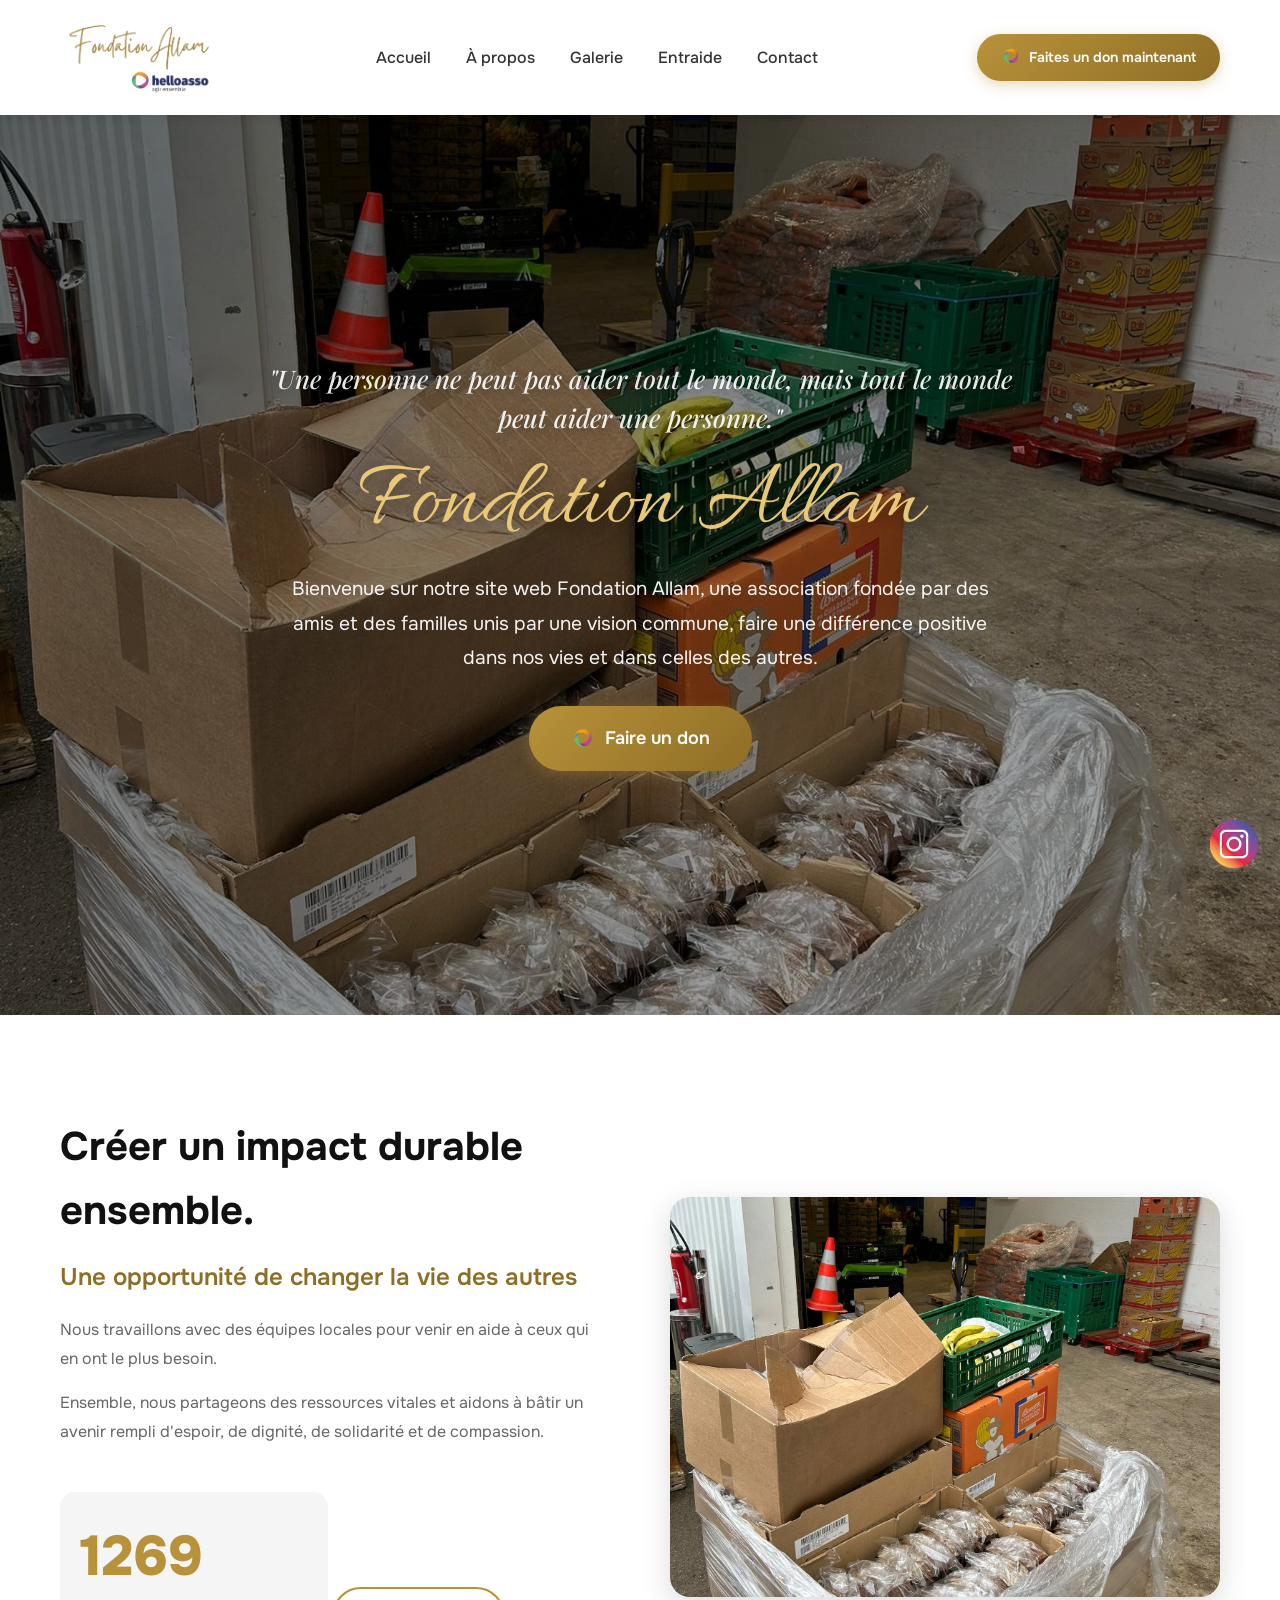
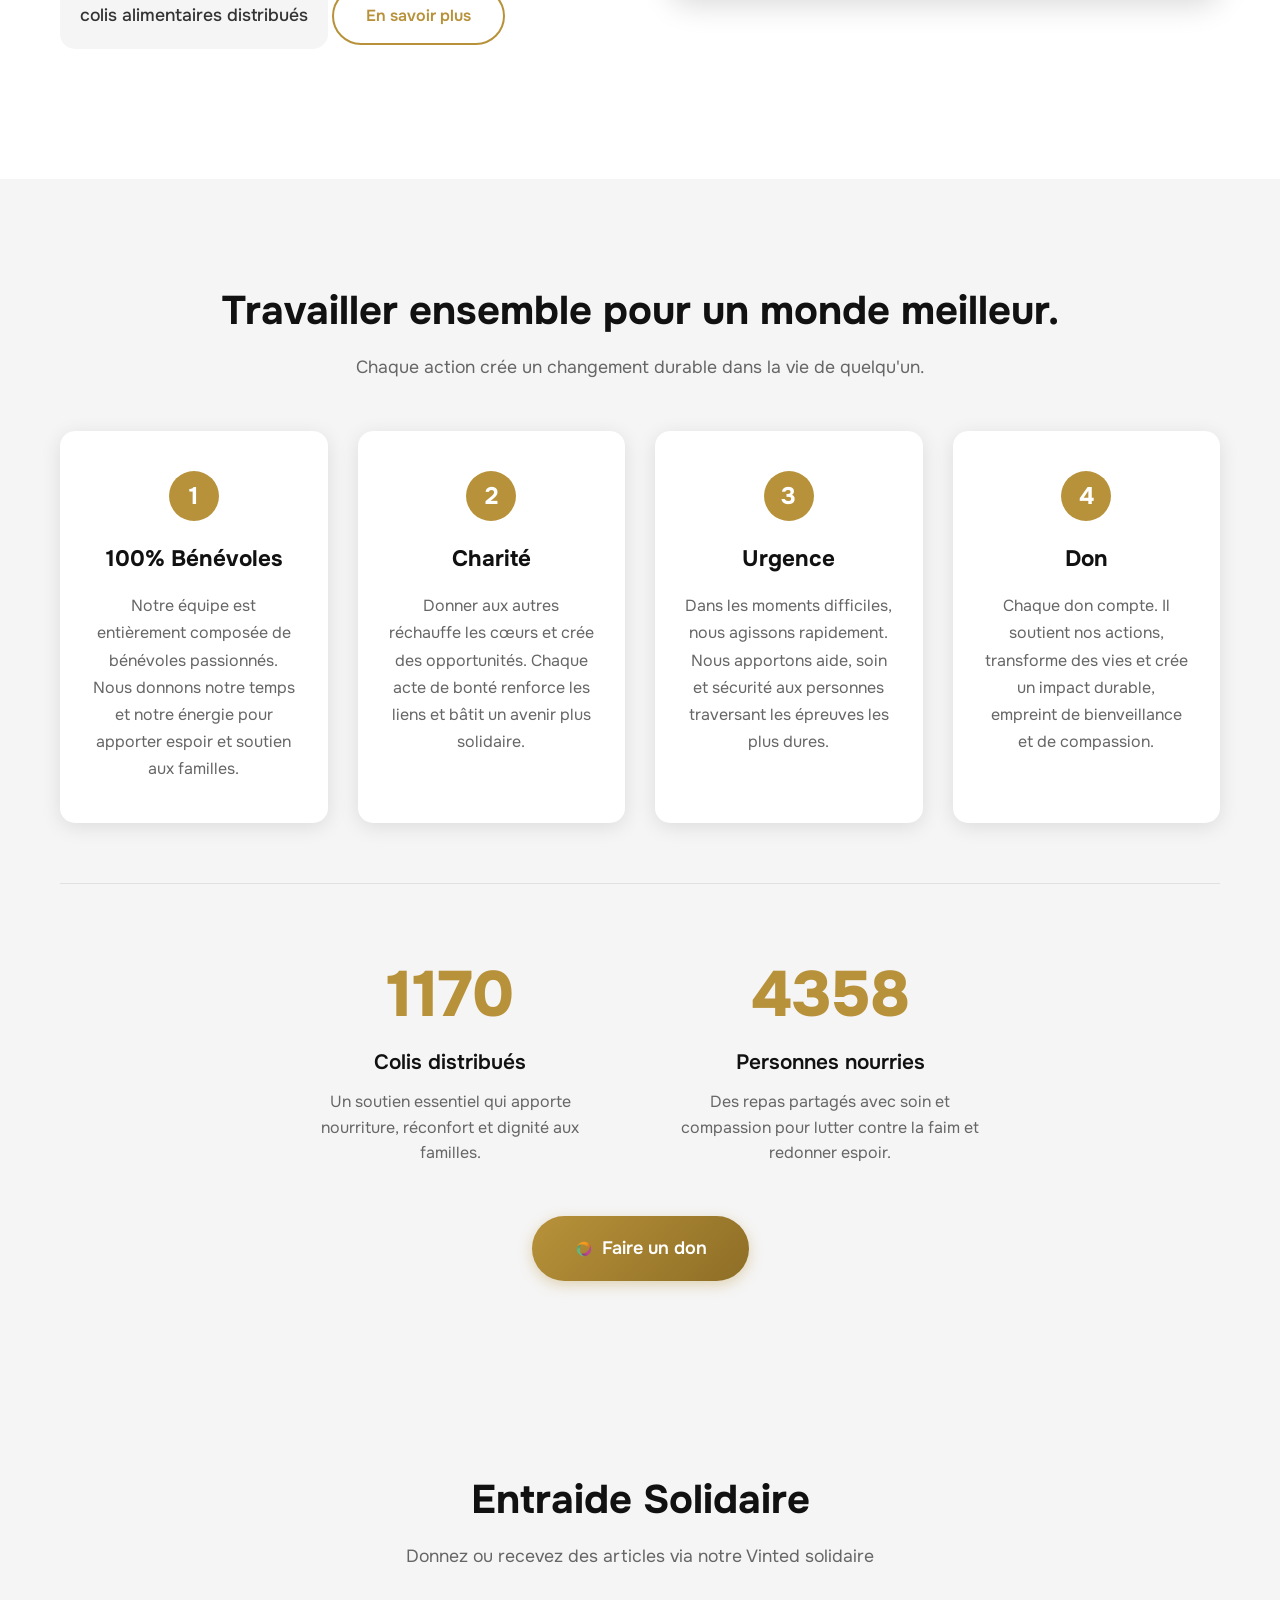
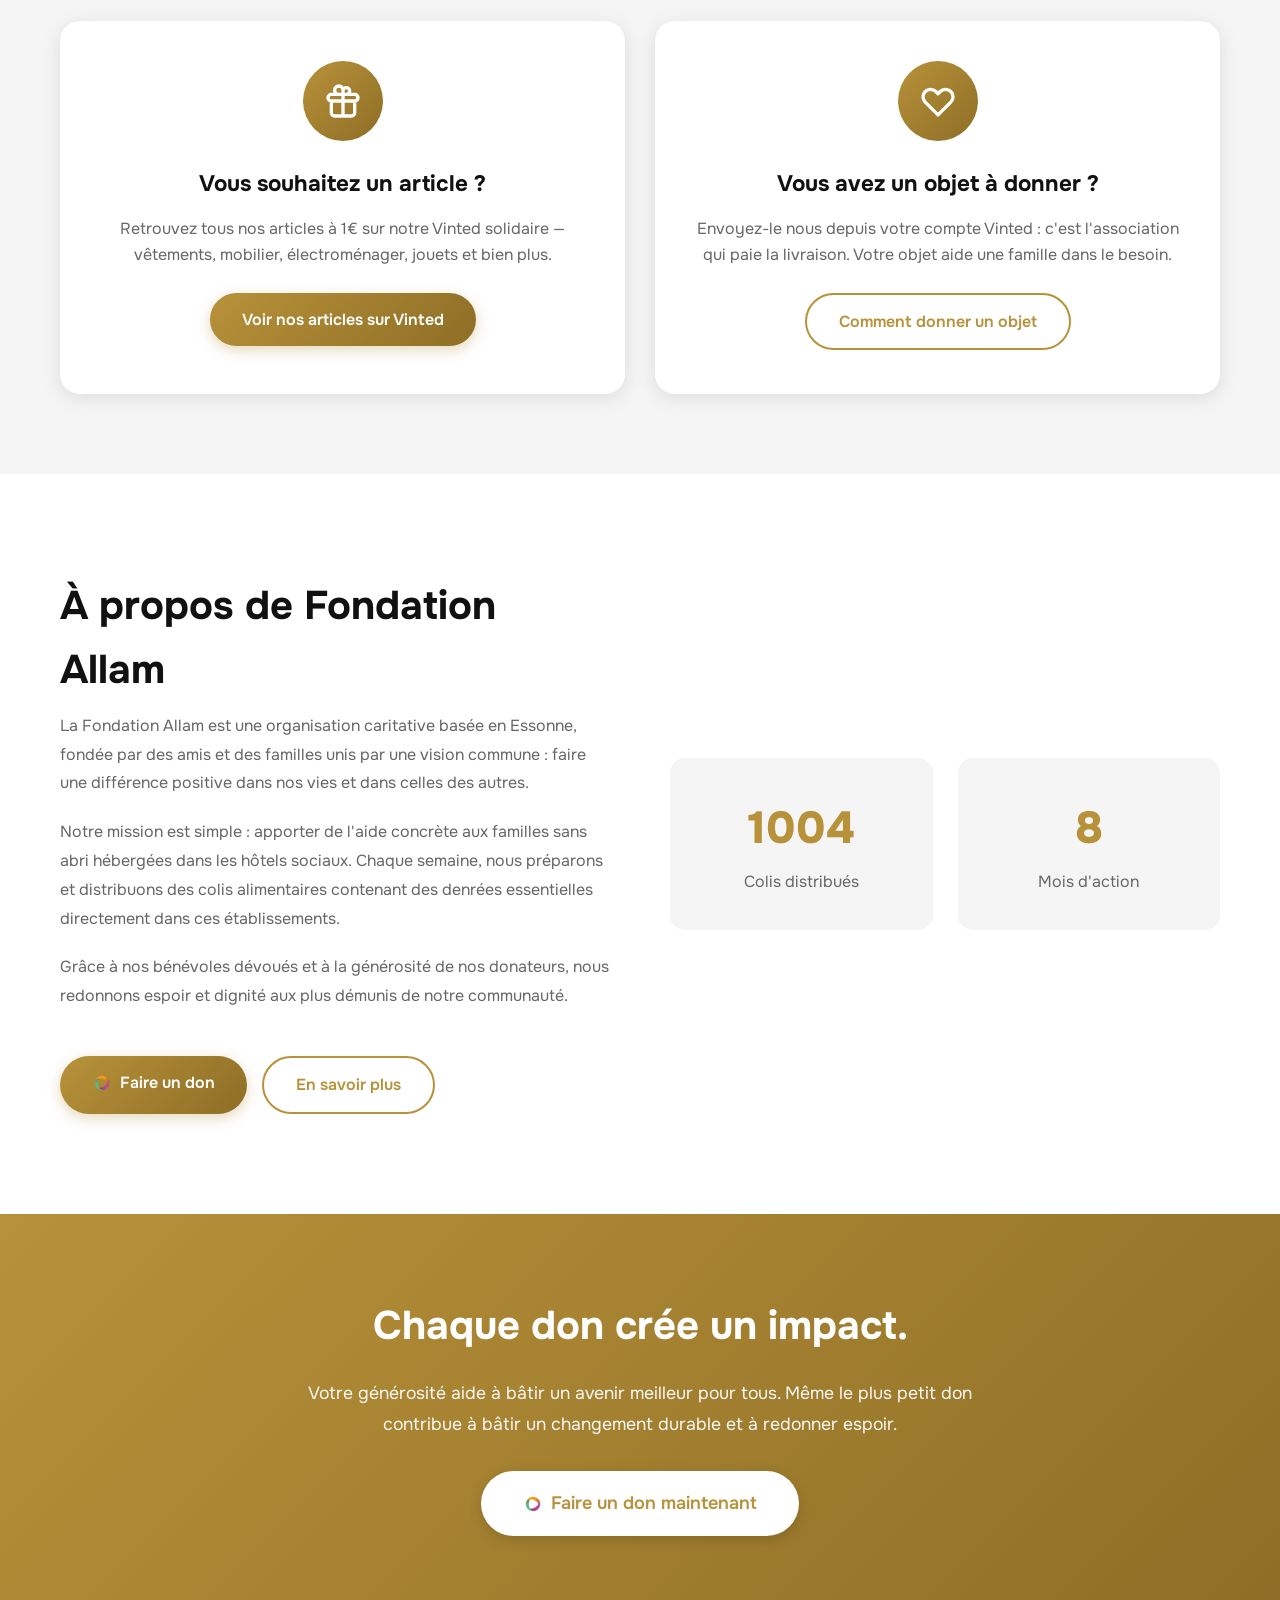
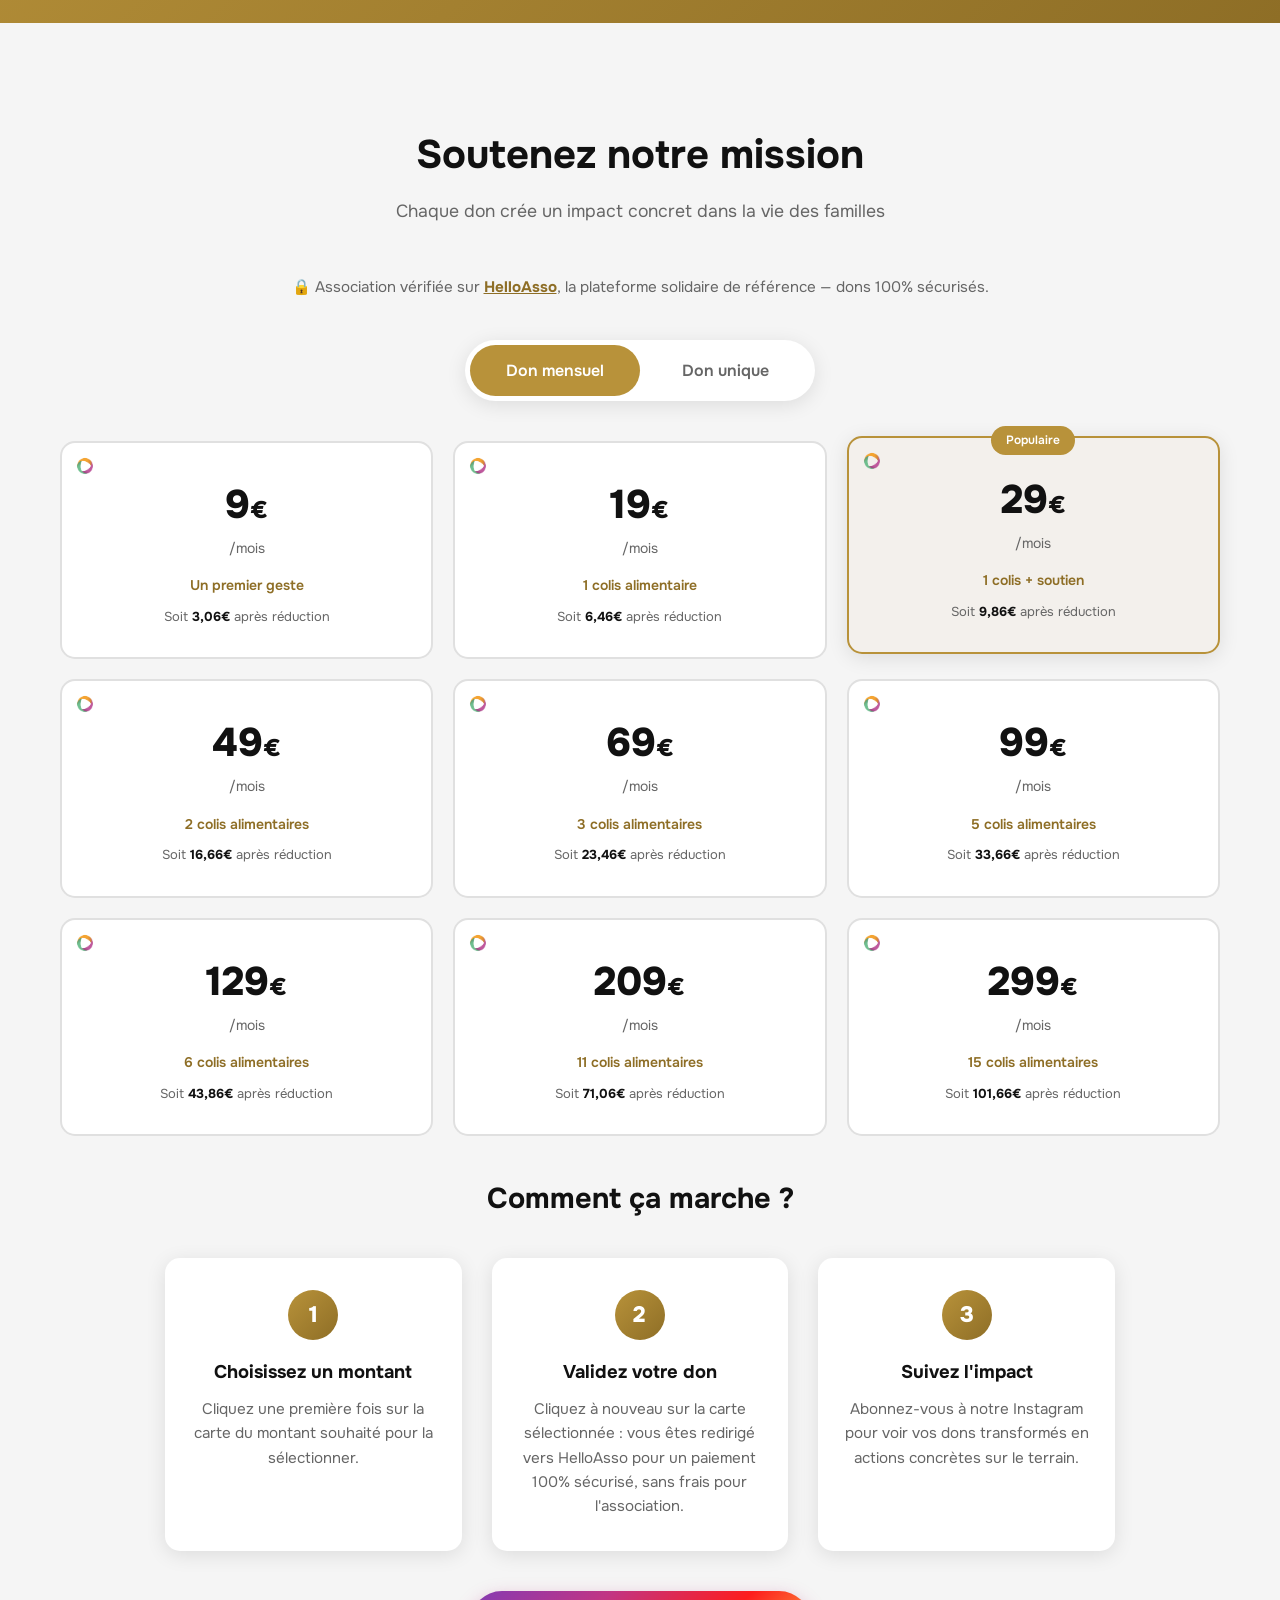
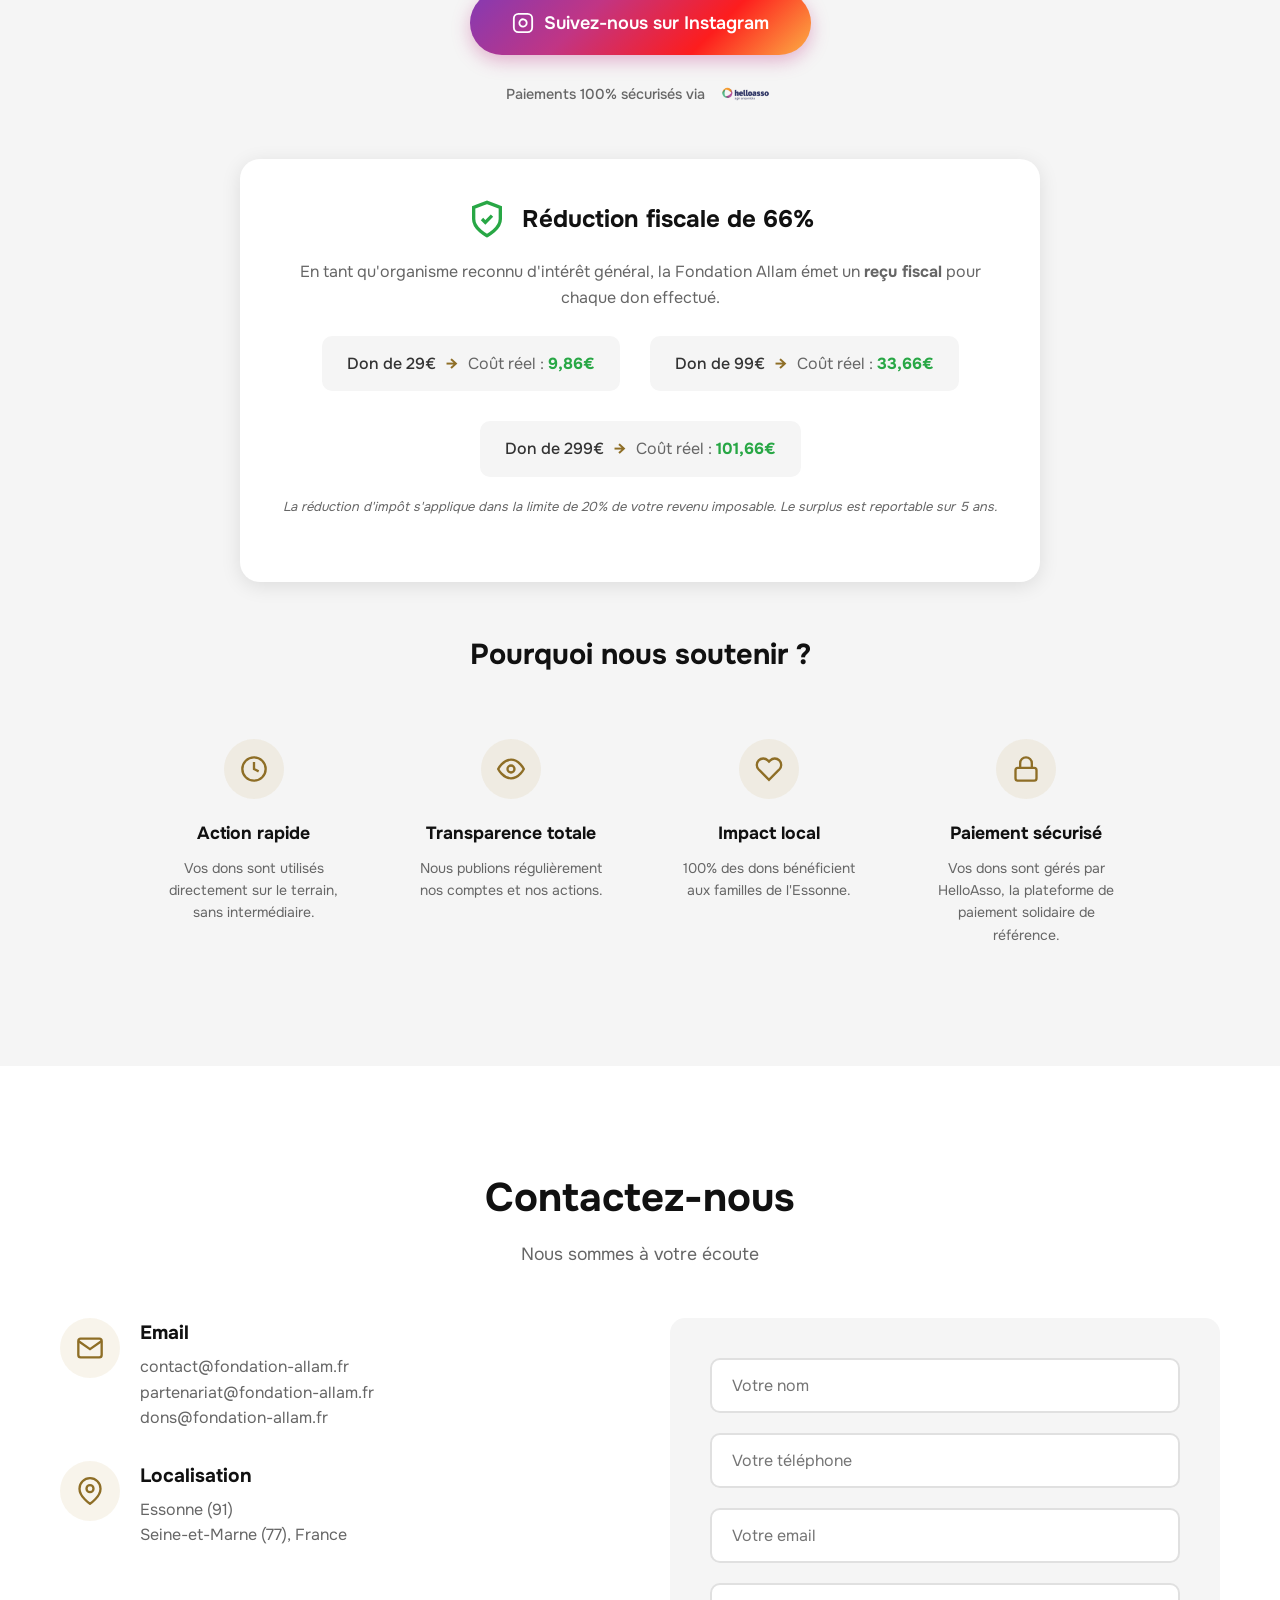
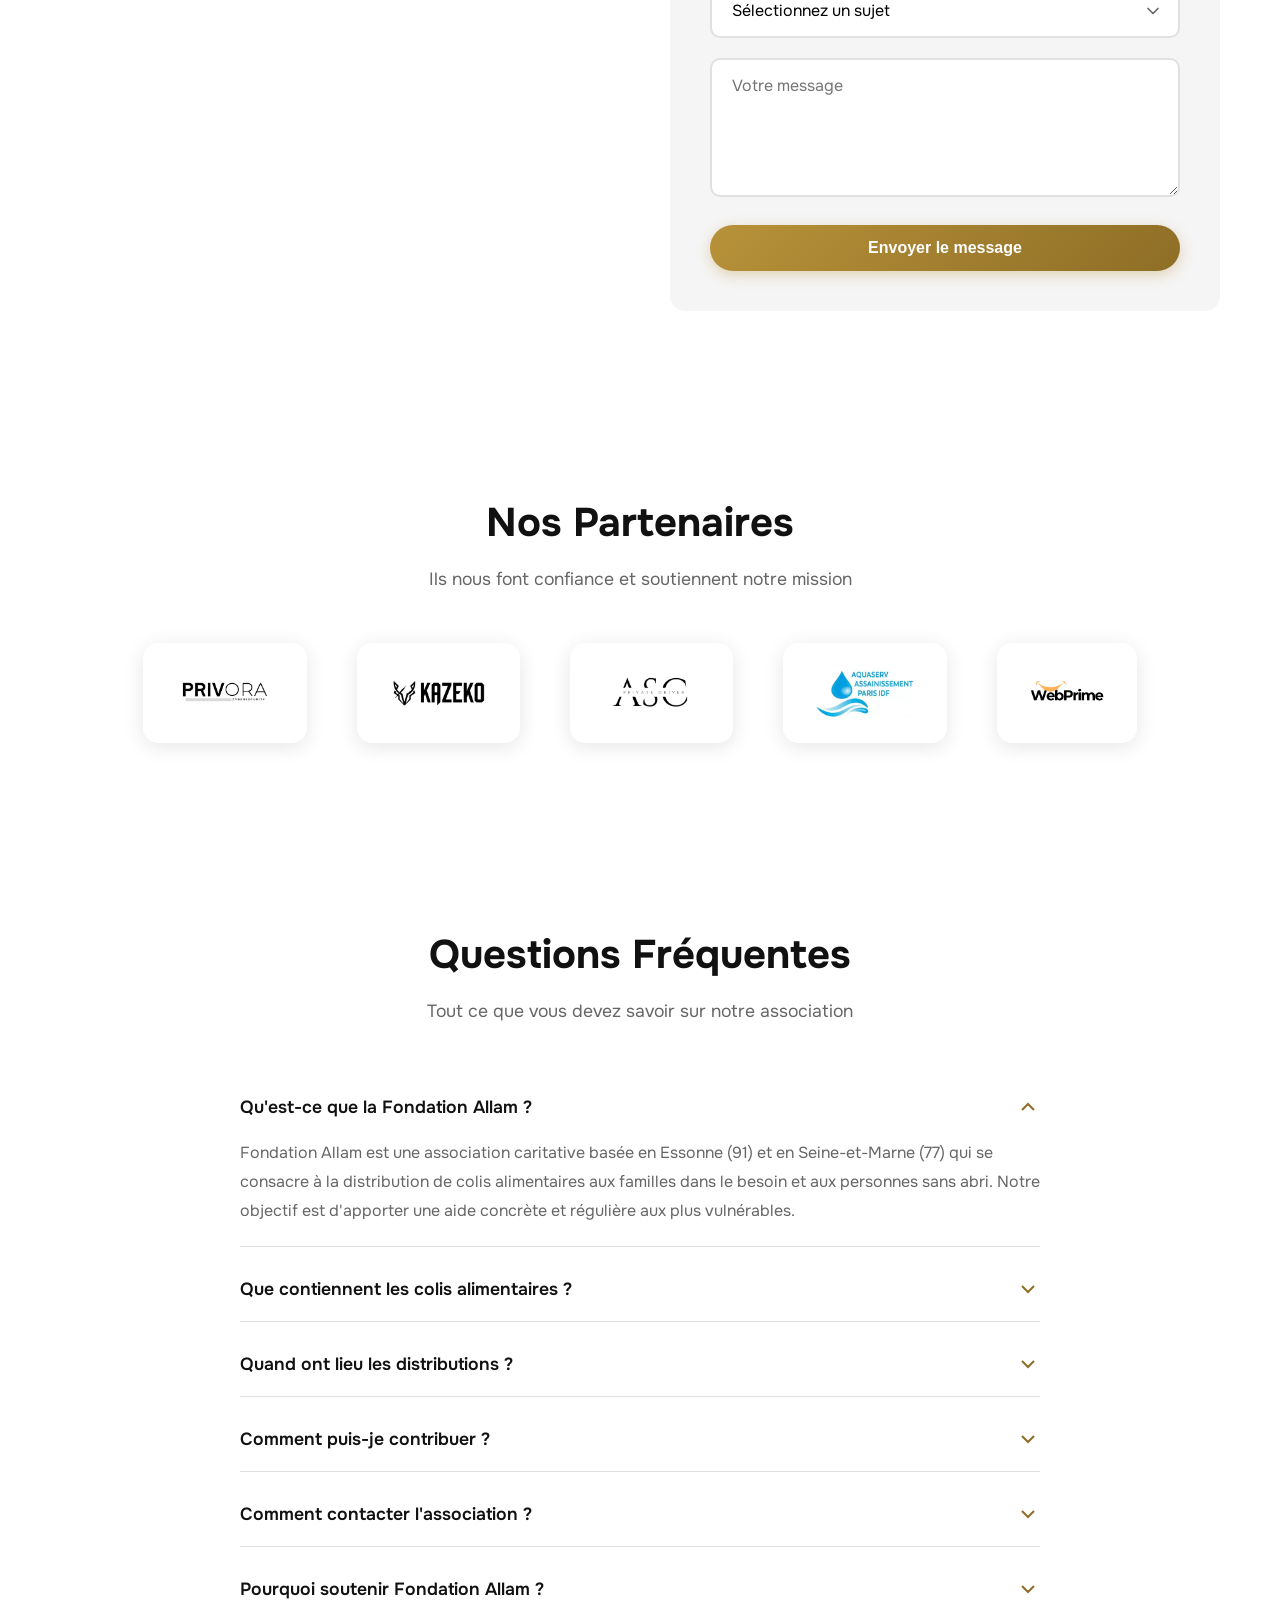
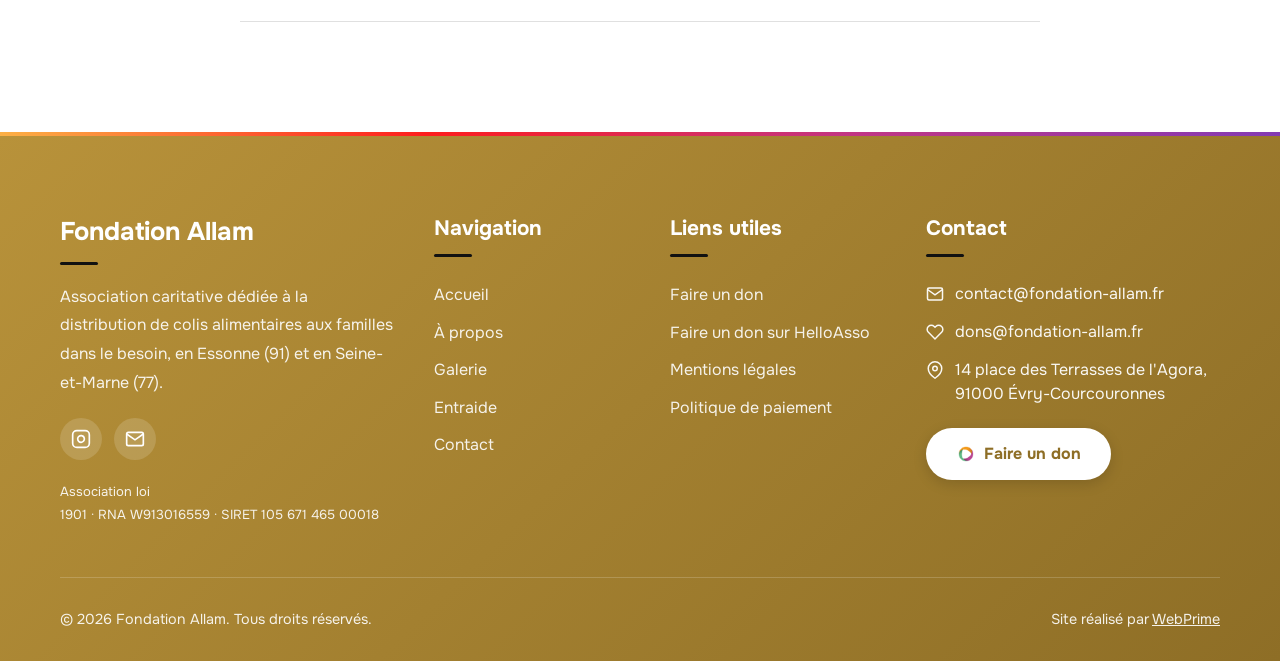
==== commit e6170ea8: "Entraide: passage au Vinted solidaire (articles a 1EUR), suppression des formulaires + catalogue" ====
--- a/index.html
+++ b/index.html
@@ -133,7 +133,7 @@
 <section class="cta-entraide" id="entraide">
     <div class="container">
         <h2 class="section-title">Entraide Solidaire</h2>
-        <p class="section-subtitle">Donnez ou recevez des objets gratuitement</p>
+        <p class="section-subtitle">Donnez ou recevez des articles via notre Vinted solidaire</p>
         <div class="cta-entraide-grid">
             <div class="cta-entraide-card cta-recevoir">
                 <div class="cta-entraide-icon">
@@ -141,9 +141,9 @@
                         <path stroke-linecap="round" stroke-linejoin="round" stroke-width="2" d="M12 8v13m0-13V6a2 2 0 112 2h-2zm0 0V5.5A2.5 2.5 0 109.5 8H12zm-7 4h14M5 12a2 2 0 110-4h14a2 2 0 110 4M5 12v7a2 2 0 002 2h10a2 2 0 002-2v-7"/>
                     </svg>
                 </div>
-                <h3>Vous êtes dans le besoin ?</h3>
-                <p>Recevez gratuitement des articles : électroménager, mobilier, vêtements et plus encore.</p>
-                <a href="don-gratuit.html#articles" class="btn btn-primary" title="Association musulmane vêtement - dons d'articles gratuits">Voir les articles disponibles</a>
+                <h3>Vous souhaitez un article ?</h3>
+                <p>Retrouvez tous nos articles à 1€ sur notre Vinted solidaire — vêtements, mobilier, électroménager, jouets et bien plus.</p>
+                <a href="https://www.vinted.fr/member/3168517255" class="btn btn-primary" target="_blank" rel="noopener" title="Voir les articles de la Fondation Allam sur Vinted">Voir nos articles sur Vinted</a>
             </div>
             <div class="cta-entraide-card cta-donner-obj">
                 <div class="cta-entraide-icon">
@@ -151,9 +151,9 @@
                         <path stroke-linecap="round" stroke-linejoin="round" stroke-width="2" d="M4.318 6.318a4.5 4.5 0 000 6.364L12 20.364l7.682-7.682a4.5 4.5 0 00-6.364-6.364L12 7.636l-1.318-1.318a4.5 4.5 0 00-6.364 0z"/>
                     </svg>
                 </div>
-                <h3>Vous avez des objets à donner ?</h3>
-                <p>Offrez une seconde vie à vos objets en les donnant à des familles qui en ont besoin.</p>
-                <a href="don-gratuit.html#proposer" class="btn btn-outline" title="Don alimentaire pour association - proposer un don">Proposer un don</a>
+                <h3>Vous avez un objet à donner ?</h3>
+                <p>Envoyez-le nous depuis votre compte Vinted : c'est l'association qui paie la livraison. Votre objet aide une famille dans le besoin.</p>
+                <a href="don-gratuit.html#proposer" class="btn btn-outline" title="Donner un objet via Vinted">Comment donner un objet</a>
             </div>
         </div>
     </div>
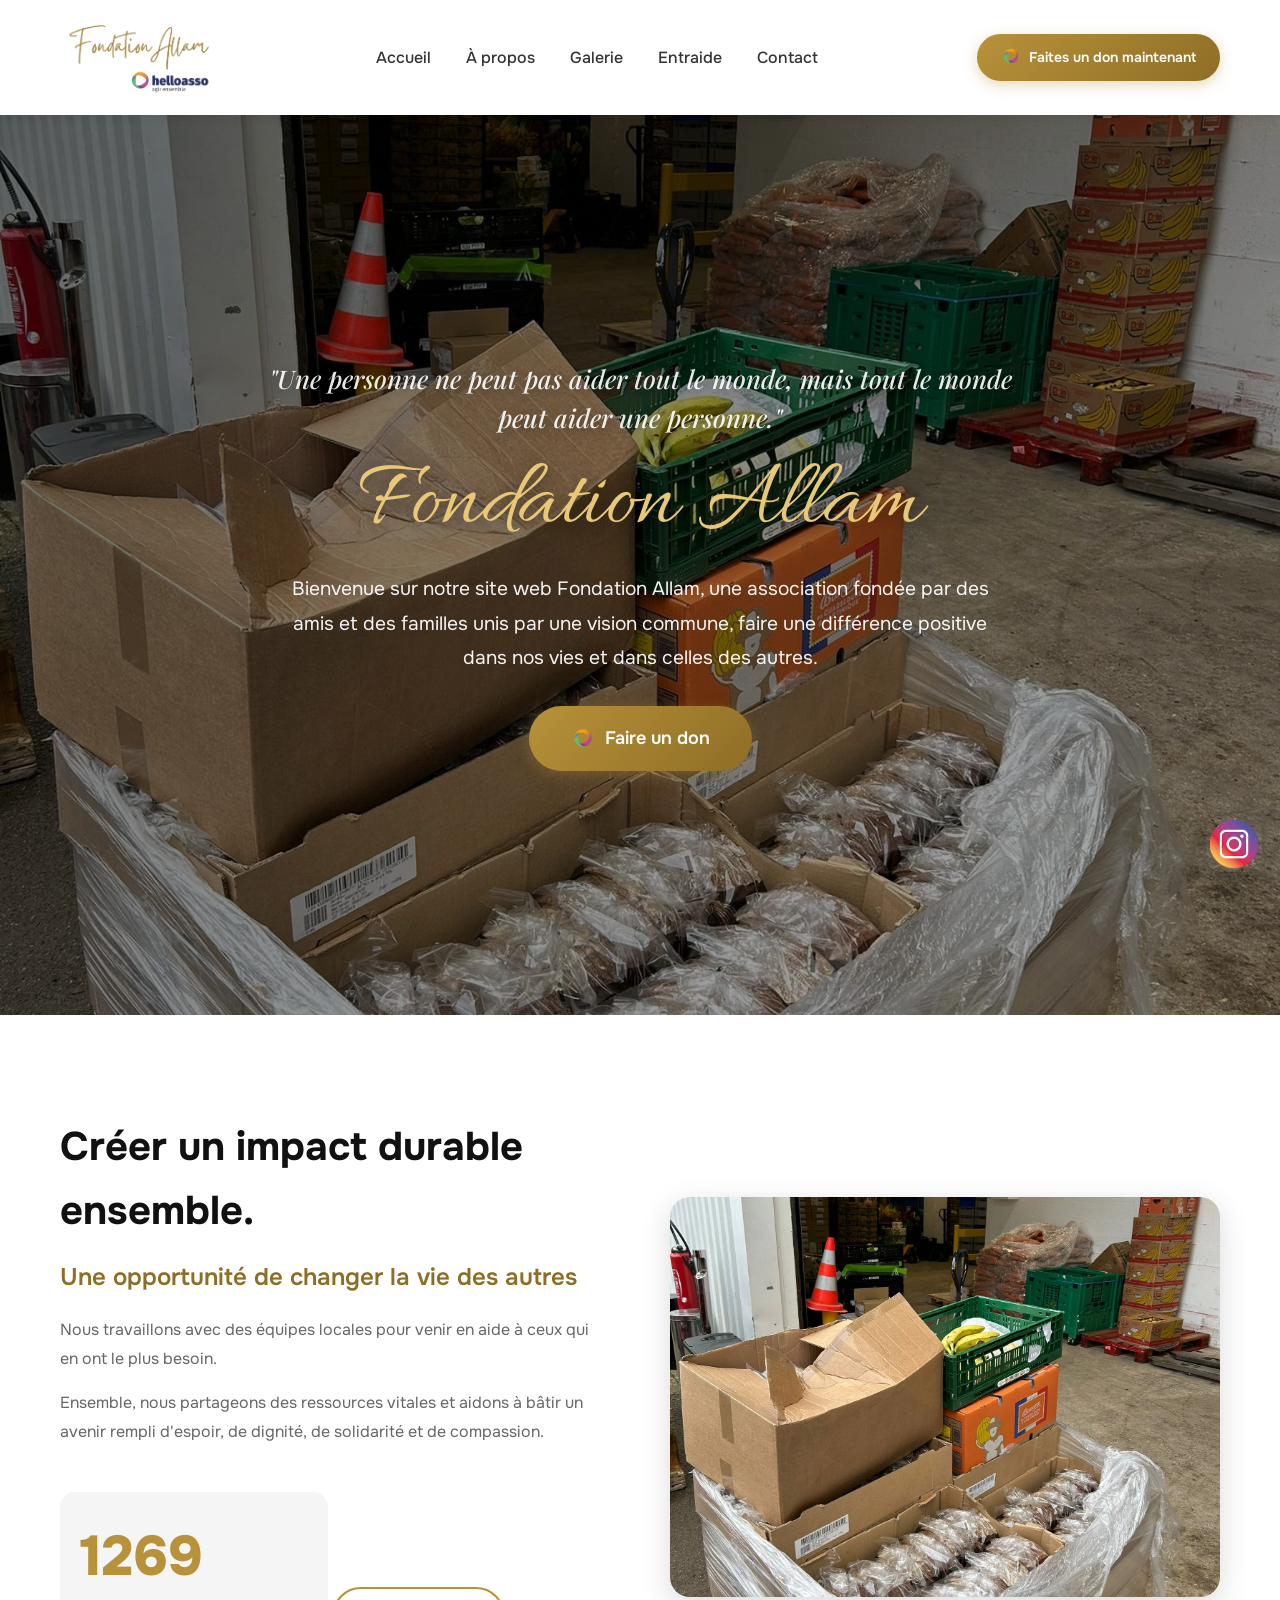
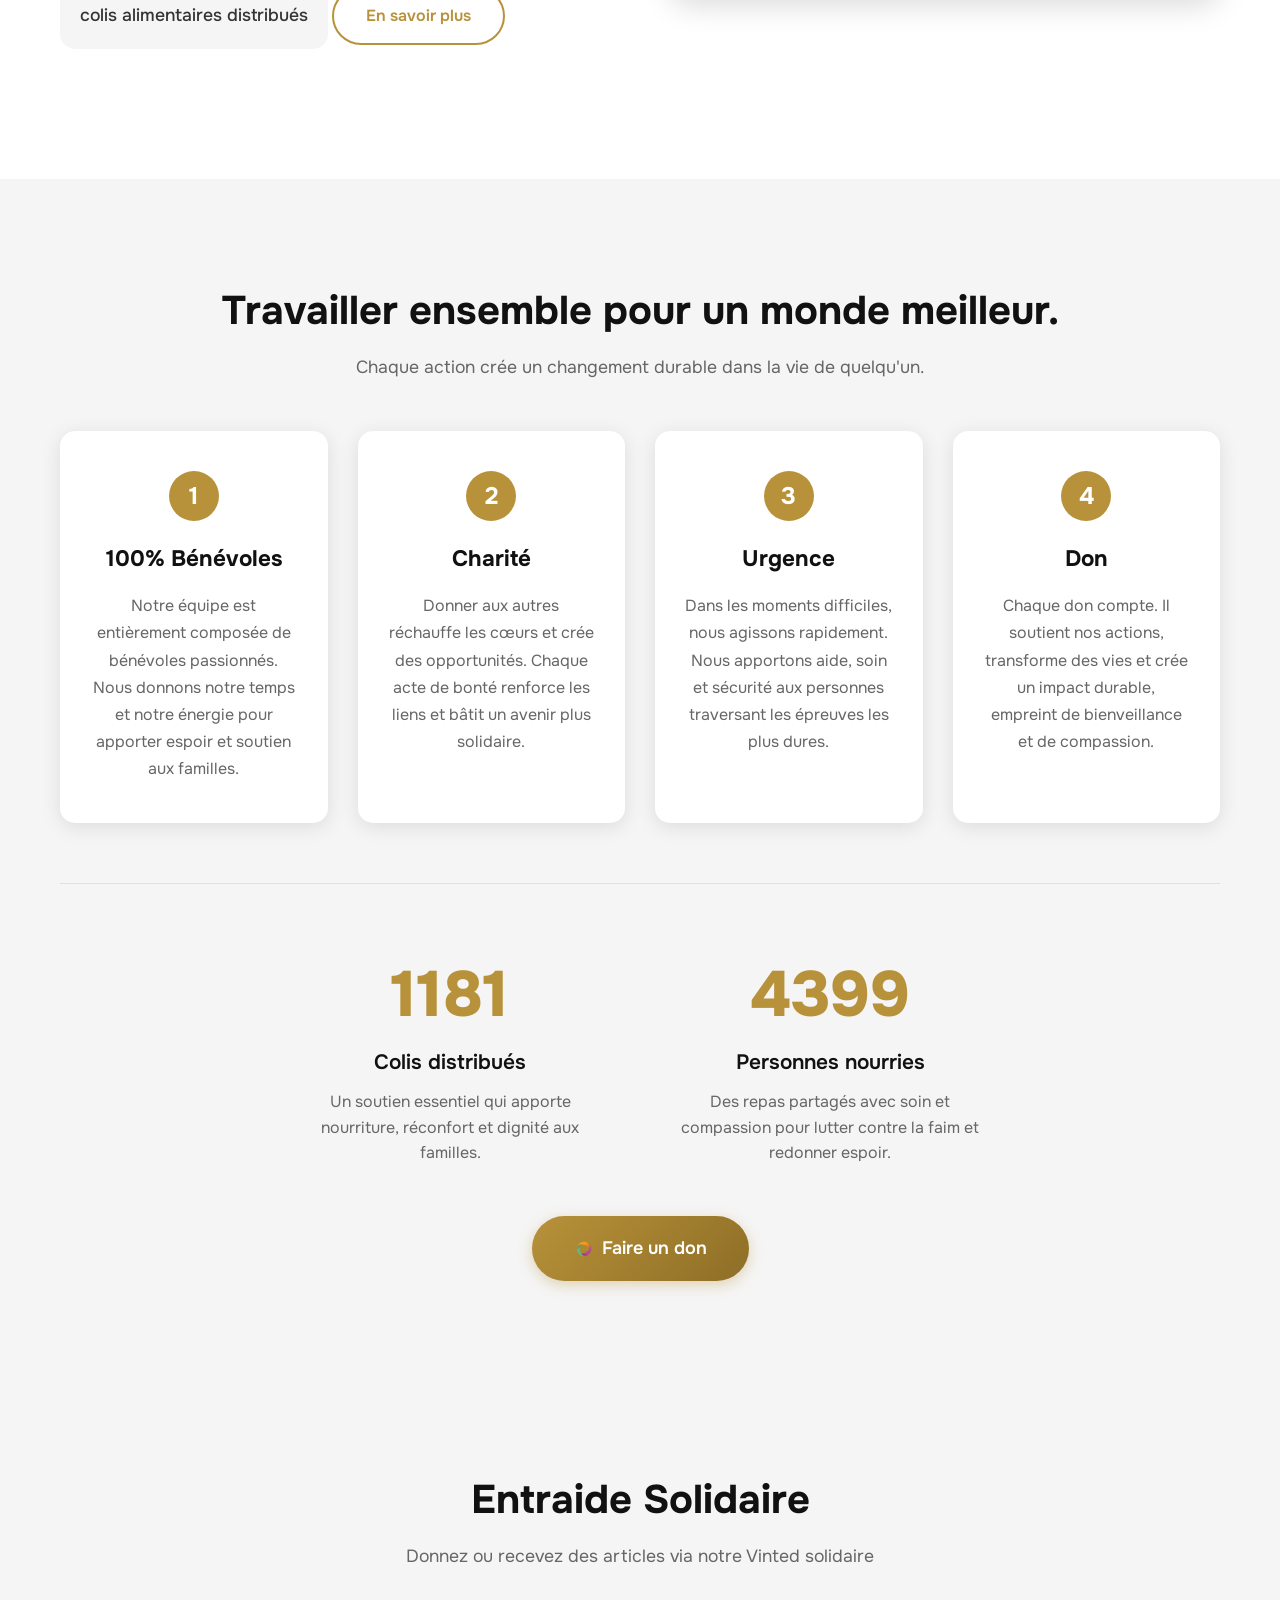
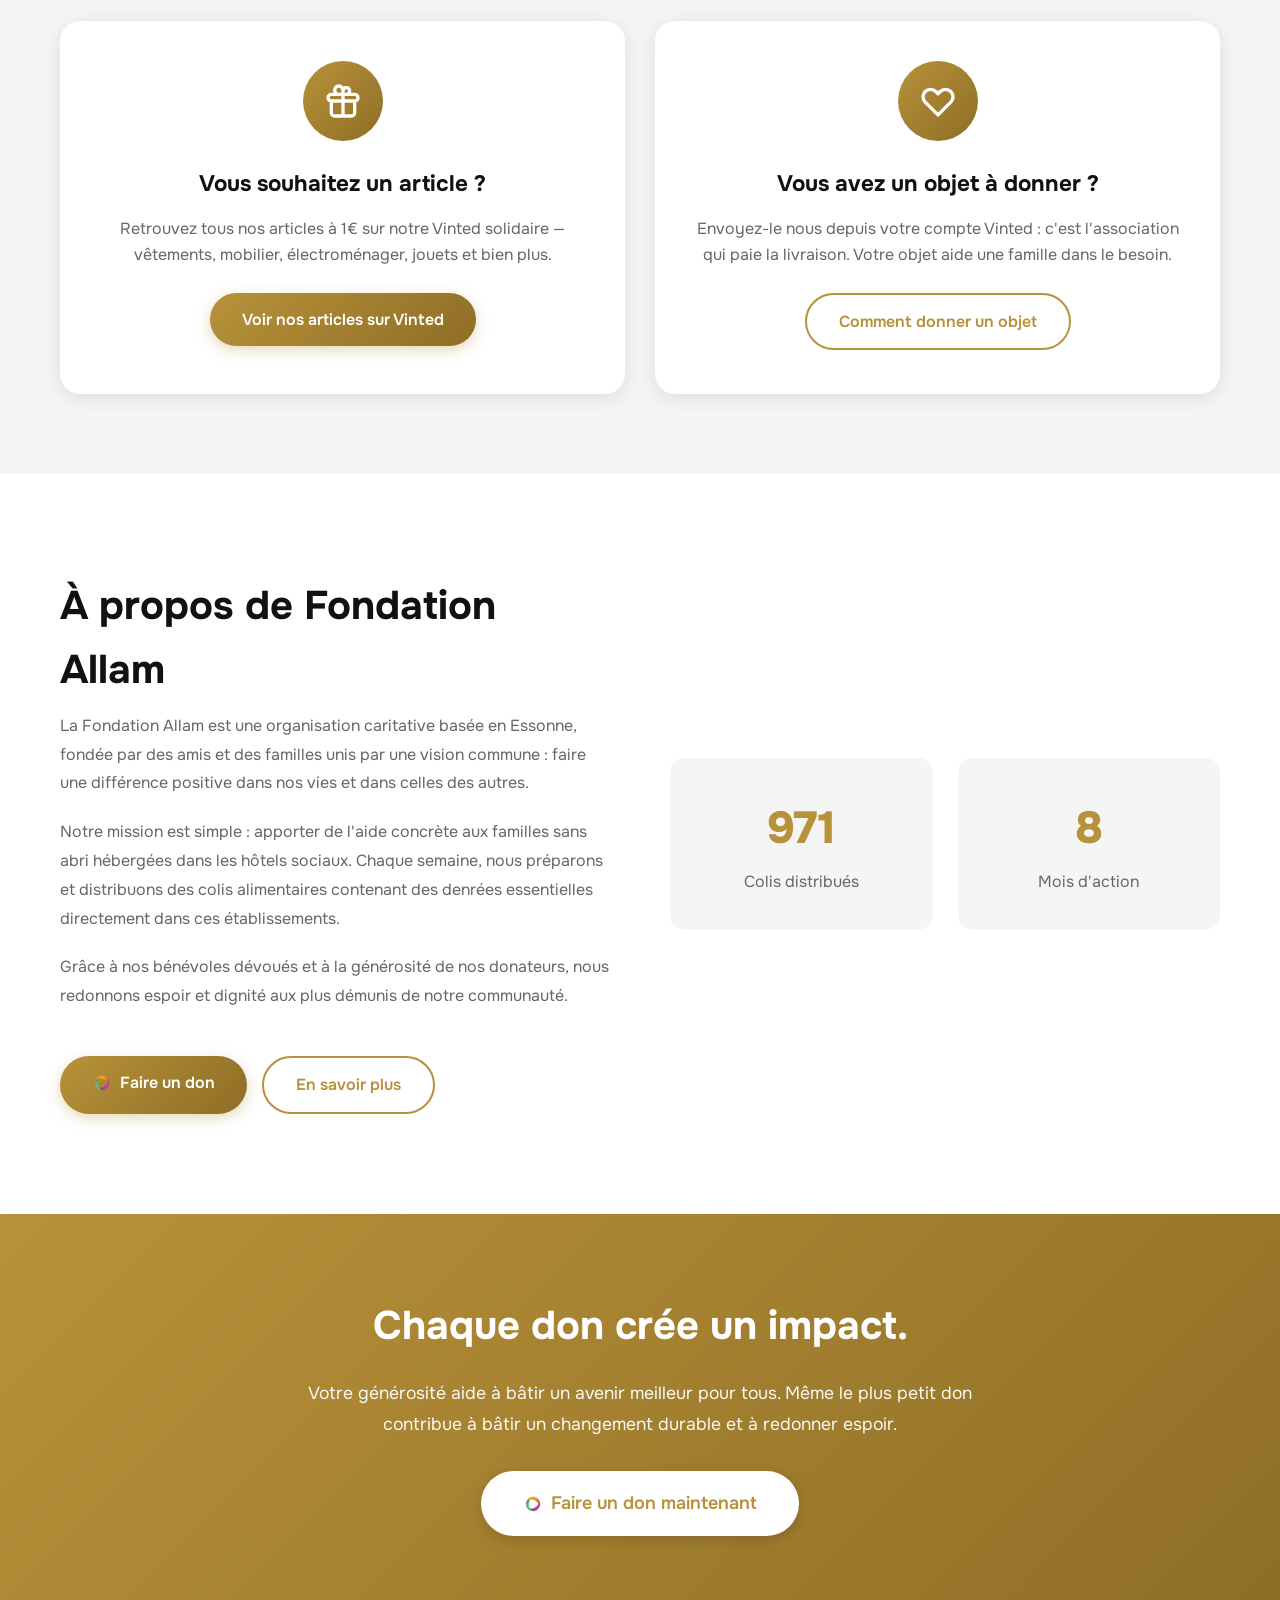
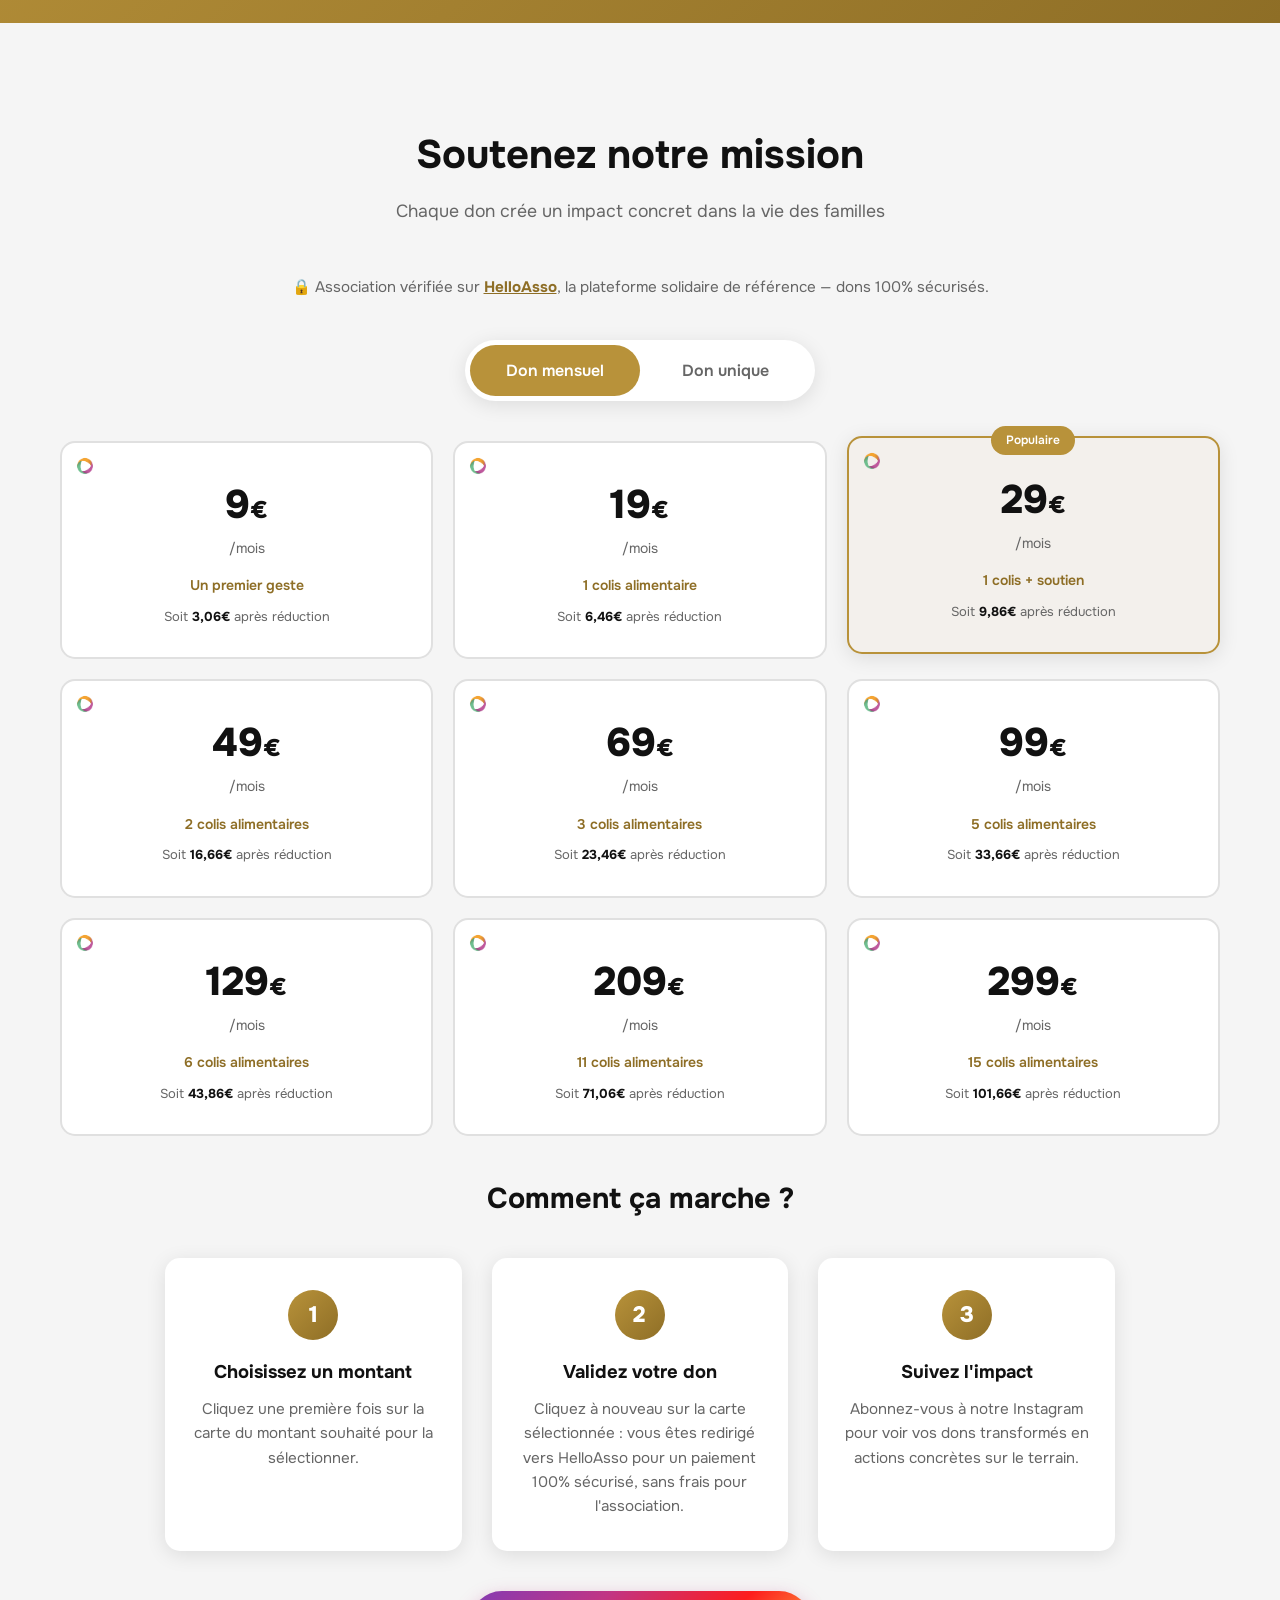
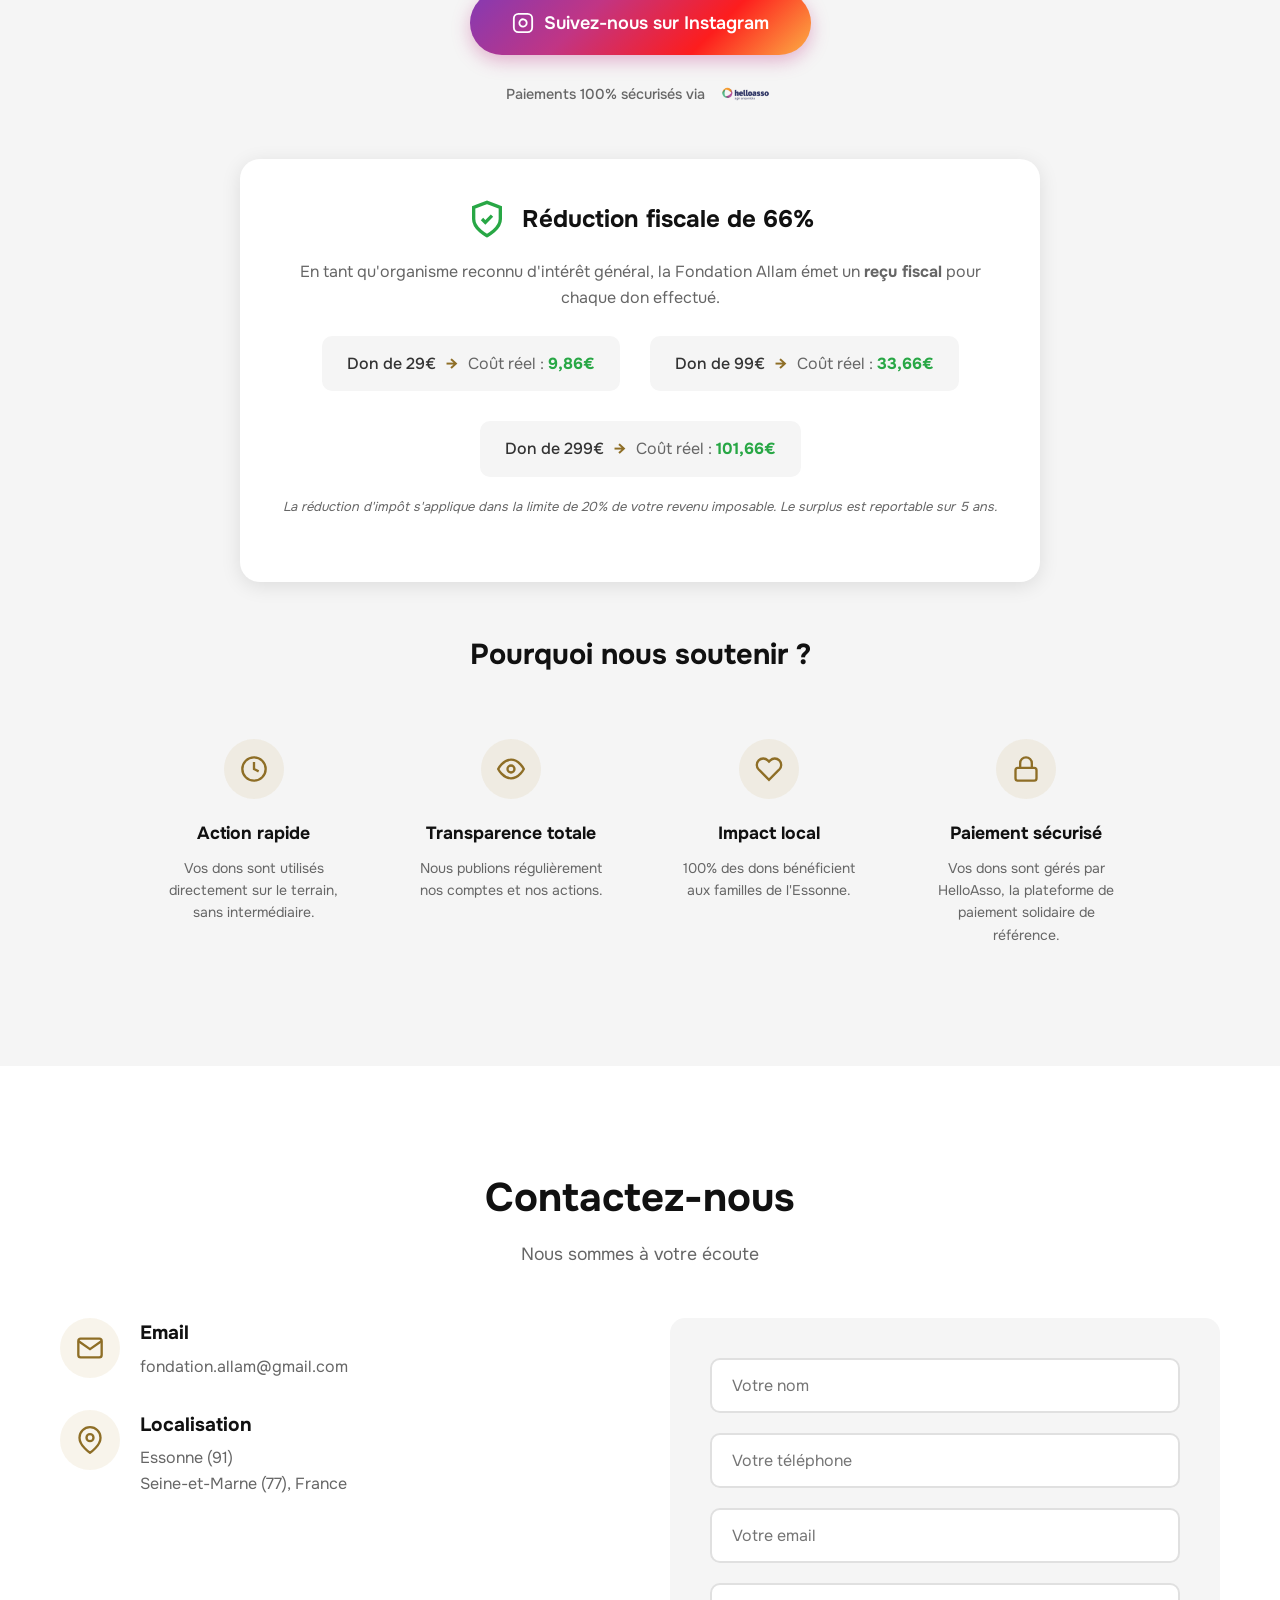
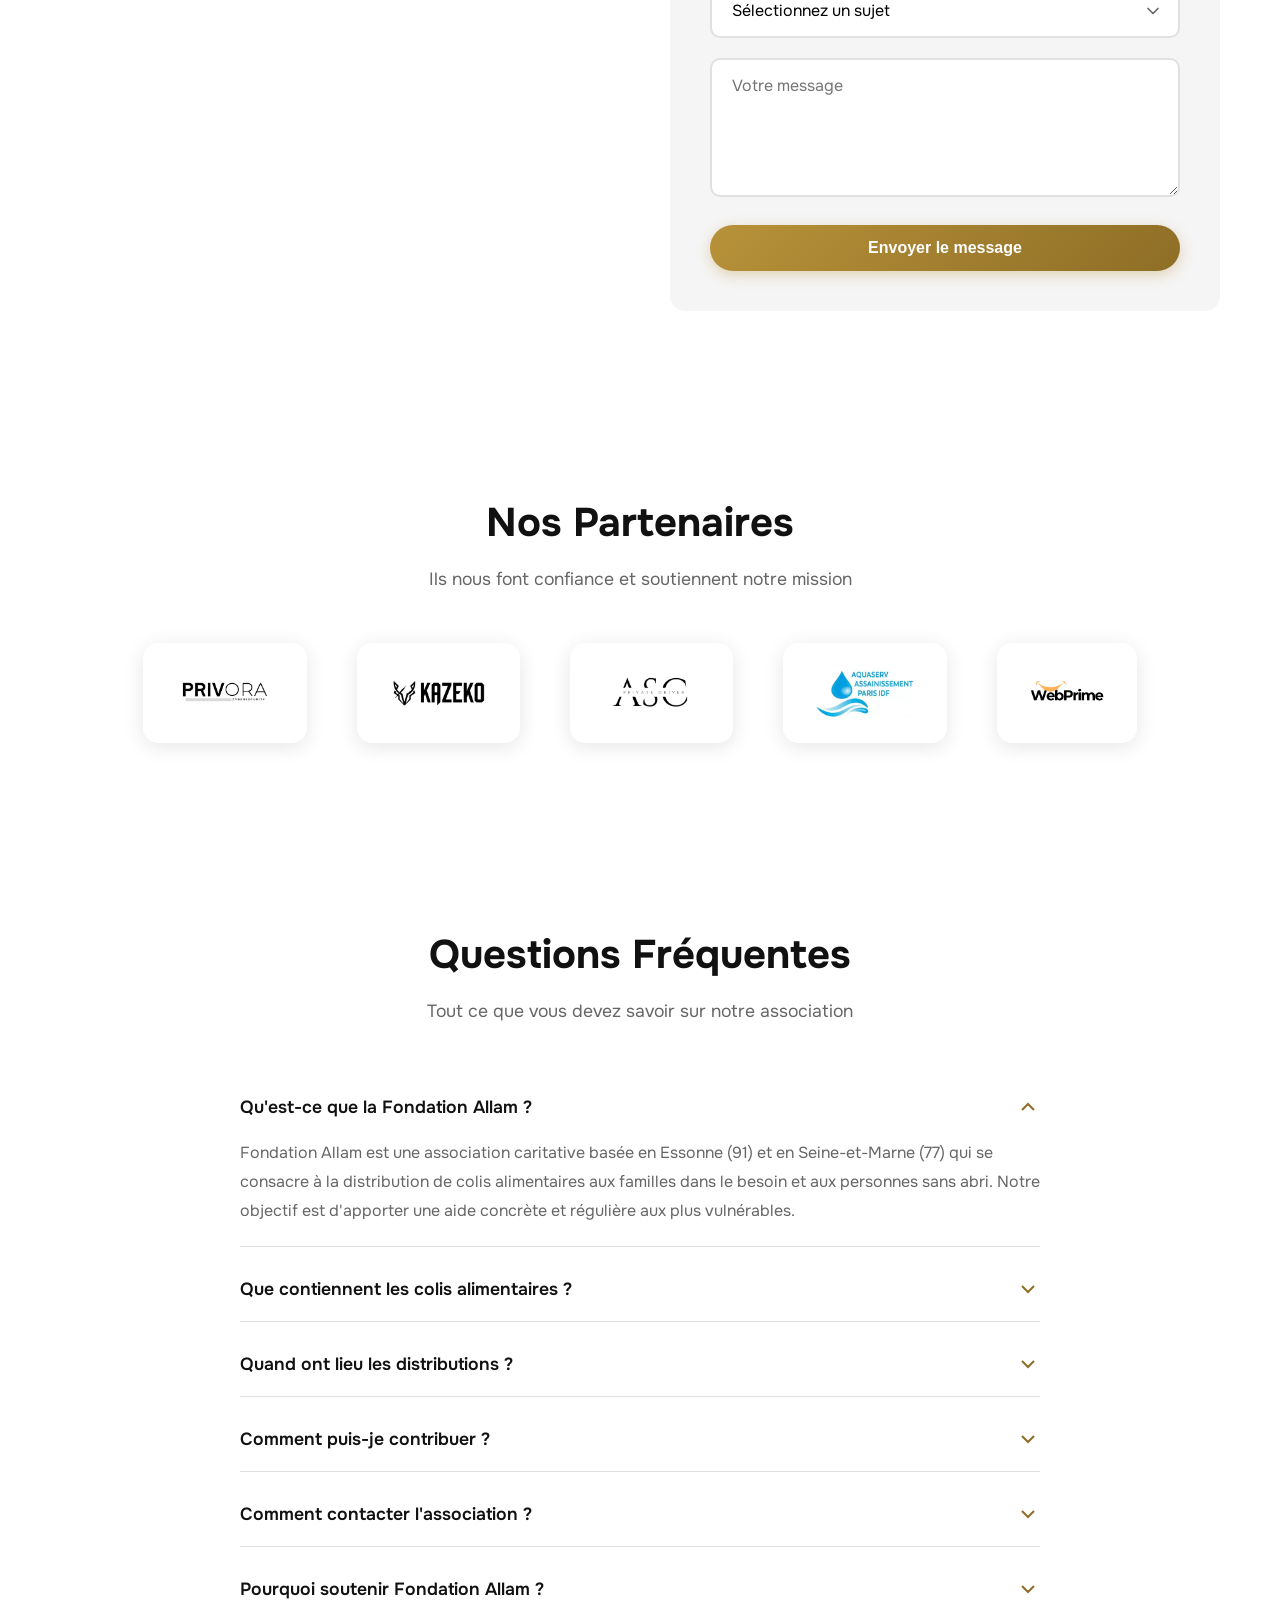
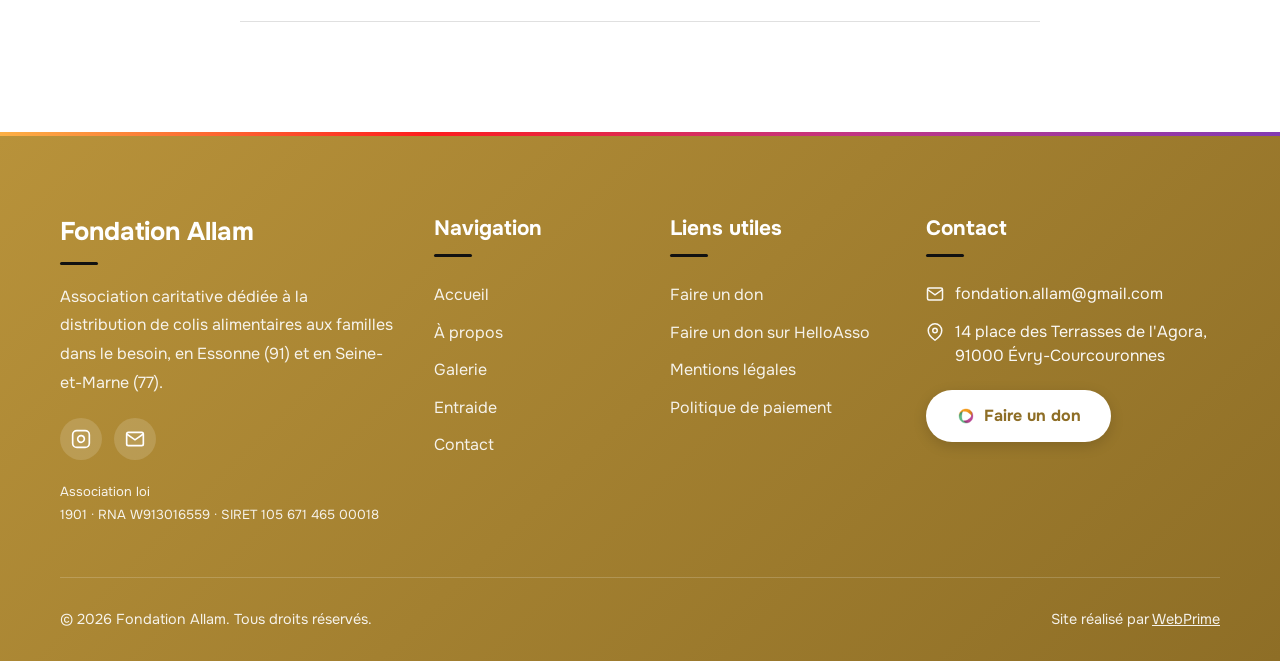
==== commit 566b27db: "Emails: remplacement de toutes les adresses @fondation-allam.fr par fondation.allam@gmail.com (conso" ====
--- a/index.html
+++ b/index.html
@@ -20,7 +20,7 @@
 <meta name="description" content="Association caritative Fondation Allam - Distribution de colis alimentaires aux familles dans le besoin en Essonne.">
 <link rel='dns-prefetch' href='//fonts.googleapis.com' />
 <link href='https://fonts.gstatic.com' crossorigin='anonymous' rel='preconnect' />
-<script type="application/ld+json">{"@context":"https://schema.org","@type":"NGO","name":"Fondation Allam","url":"https://fondation-allam.fr/","logo":"https://fondation-allam.fr/fondation-allam.png","description":"Association caritative dédiée à la distribution de colis alimentaires aux familles dans le besoin en Essonne.","email":"contact@fondation-allam.fr","address":{"@type":"PostalAddress","addressRegion":"Île-de-France","postalCode":"91, 77","addressCountry":"FR"},"sameAs":[]}</script>
+<script type="application/ld+json">{"@context":"https://schema.org","@type":"NGO","name":"Fondation Allam","url":"https://fondation-allam.fr/","logo":"https://fondation-allam.fr/fondation-allam.png","description":"Association caritative dédiée à la distribution de colis alimentaires aux familles dans le besoin en Essonne.","email":"fondation.allam@gmail.com","address":{"@type":"PostalAddress","addressRegion":"Île-de-France","postalCode":"91, 77","addressCountry":"FR"},"sameAs":[]}</script>
 <link rel='stylesheet' id='fondation-allam-fonts-css' href='https://fonts.googleapis.com/css2?family=Allura&family=Onest:wght@300;400;500;600;700;800&family=Playfair+Display:ital,wght@1,500&display=swap' media='all' />
 <link rel='stylesheet' id='fondation-allam-style-css' href='style.css' media='all' />
 </head>
@@ -347,9 +347,7 @@
                     </div>
                     <div class="contact-text">
                         <h4>Email</h4>
-                        <p><a href="mailto:contact@fondation-allam.fr">contact@fondation-allam.fr</a></p>
-                        <p><a href="mailto:partenariat@fondation-allam.fr">partenariat@fondation-allam.fr</a></p>
-                        <p><a href="mailto:dons@fondation-allam.fr">dons@fondation-allam.fr</a></p>
+                        <p><a href="mailto:fondation.allam@gmail.com">fondation.allam@gmail.com</a></p>
                     </div>
                 </div>
                 <div class="contact-item">
@@ -489,7 +487,7 @@
                         </svg>
                     </button>
                     <div class="faq-answer">
-                        <p>Vous pouvez nous contacter par email à contact@fondation-allam.fr ou via le formulaire de contact sur notre site. Nous sommes basés en Essonne (91) et en Seine-et-Marne (77).</p>
+                        <p>Vous pouvez nous contacter par email à fondation.allam@gmail.com ou via le formulaire de contact sur notre site. Nous sommes basés en Essonne (91) et en Seine-et-Marne (77).</p>
                     </div>
                 </div>
                             <div class="faq-item">
@@ -517,7 +515,7 @@
                     <a href="https://www.instagram.com/fondation.allam?igsh=MTRocjRneWFseTM1cg%3D%3D&utm_source=qr" class="footer-social-link" target="_blank" rel="noopener" aria-label="Instagram">
                         <svg viewBox="0 0 24 24" fill="none" stroke="currentColor" stroke-width="2"><rect x="2" y="2" width="20" height="20" rx="5" ry="5"></rect><path d="M16 11.37A4 4 0 1 1 12.63 8 4 4 0 0 1 16 11.37z"></path><line x1="17.5" y1="6.5" x2="17.51" y2="6.5"></line></svg>
                     </a>
-                    <a href="mailto:contact@fondation-allam.fr" class="footer-social-link" aria-label="Nous écrire">
+                    <a href="mailto:fondation.allam@gmail.com" class="footer-social-link" aria-label="Nous écrire">
                         <svg viewBox="0 0 24 24" fill="none" stroke="currentColor" stroke-width="2"><path d="M4 4h16c1.1 0 2 .9 2 2v12c0 1.1-.9 2-2 2H4c-1.1 0-2-.9-2-2V6c0-1.1.9-2 2-2z"></path><polyline points="22,6 12,13 2,6"></polyline></svg>
                     </a>
                 </div>
@@ -550,13 +548,9 @@
                 <ul class="footer-contact-list">
                     <li>
                         <svg viewBox="0 0 24 24" fill="none" stroke="currentColor" stroke-width="2"><path d="M4 4h16c1.1 0 2 .9 2 2v12c0 1.1-.9 2-2 2H4c-1.1 0-2-.9-2-2V6c0-1.1.9-2 2-2z"></path><polyline points="22,6 12,13 2,6"></polyline></svg>
-                        <span><a href="mailto:contact@fondation-allam.fr">contact@fondation-allam.fr</a></span>
+                        <span><a href="mailto:fondation.allam@gmail.com">fondation.allam@gmail.com</a></span>
                     </li>
-                    <li>
-                        <svg viewBox="0 0 24 24" fill="none" stroke="currentColor" stroke-width="2"><path d="M20.84 4.61a5.5 5.5 0 0 0-7.78 0L12 5.67l-1.06-1.06a5.5 5.5 0 0 0-7.78 7.78l1.06 1.06L12 21.23l7.78-7.78 1.06-1.06a5.5 5.5 0 0 0 0-7.78z"></path></svg>
-                        <span><a href="mailto:dons@fondation-allam.fr">dons@fondation-allam.fr</a></span>
-                    </li>
-                    <li>
+<li>
                         <svg viewBox="0 0 24 24" fill="none" stroke="currentColor" stroke-width="2"><path d="M21 10c0 7-9 13-9 13s-9-6-9-13a9 9 0 0 1 18 0z"></path><circle cx="12" cy="10" r="3"></circle></svg>
                         <span>14 place des Terrasses de l'Agora,<br>91000 Évry-Courcouronnes</span>
                     </li>
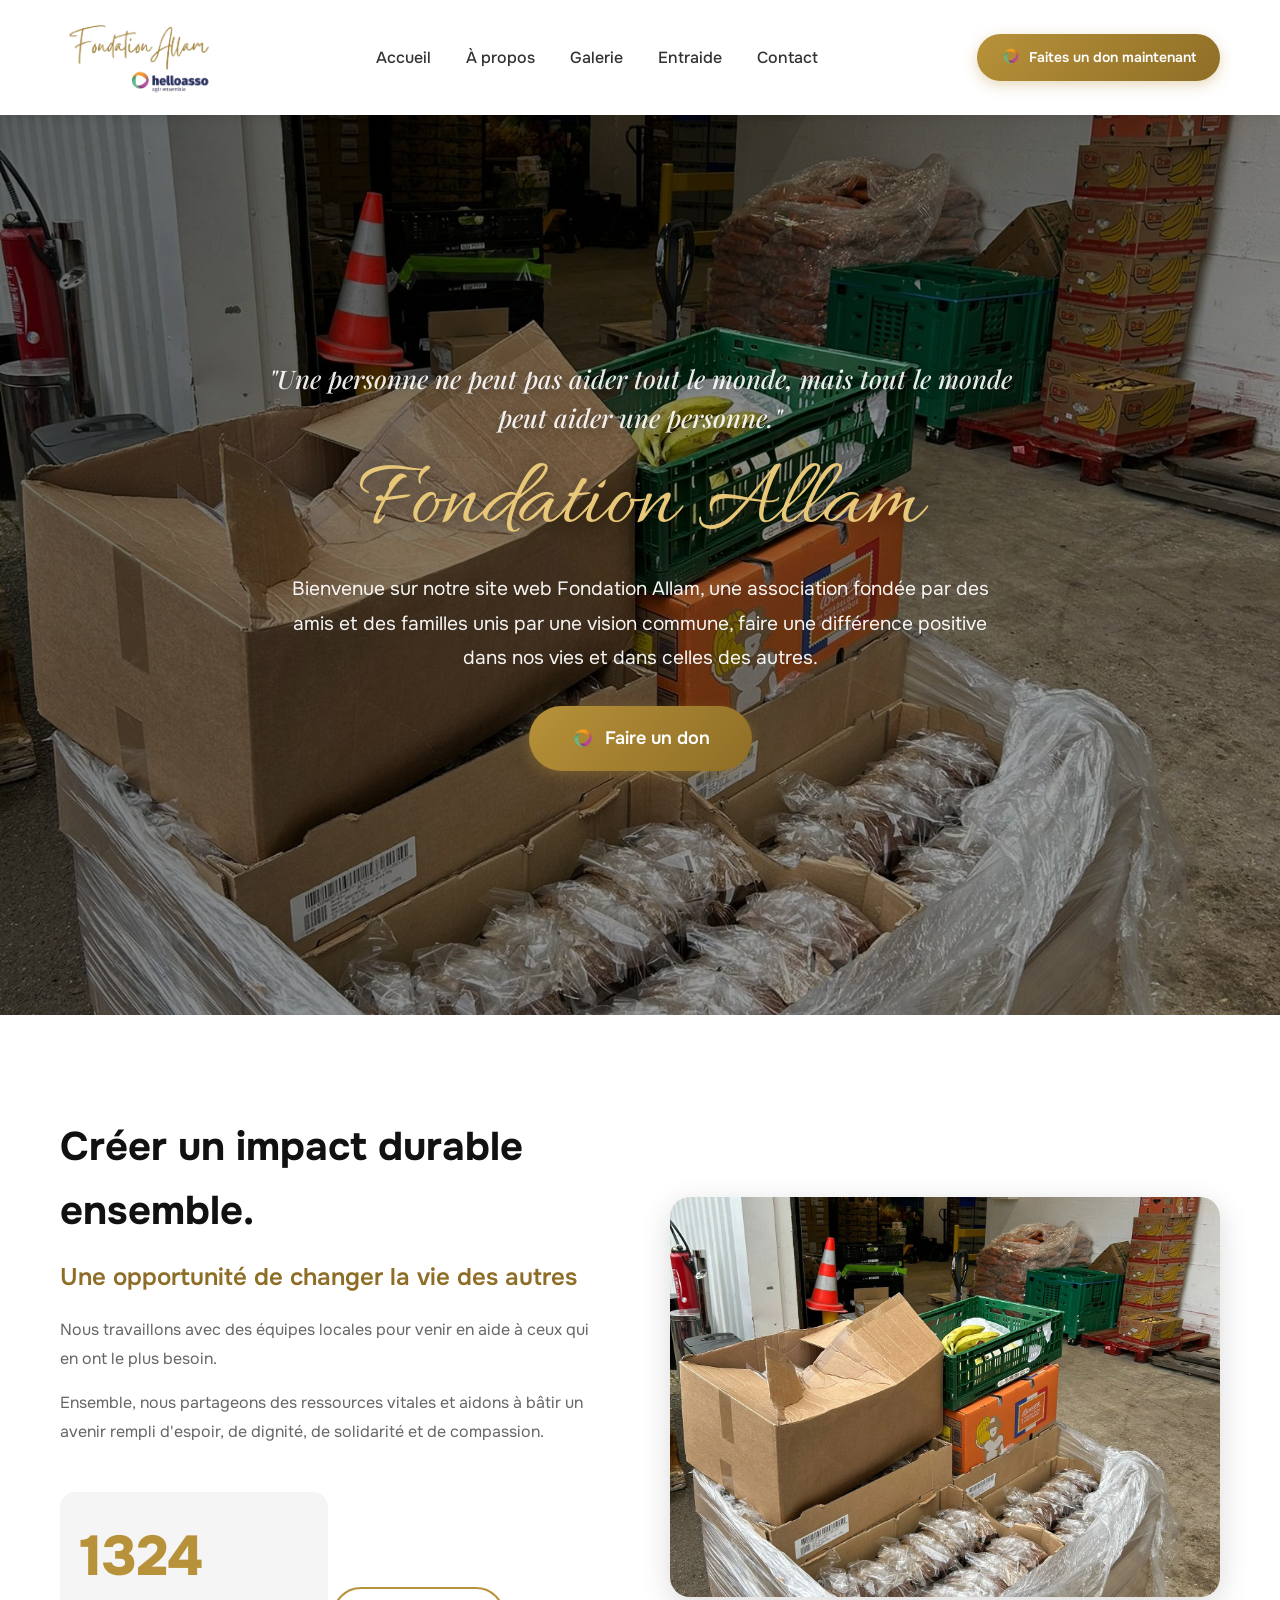
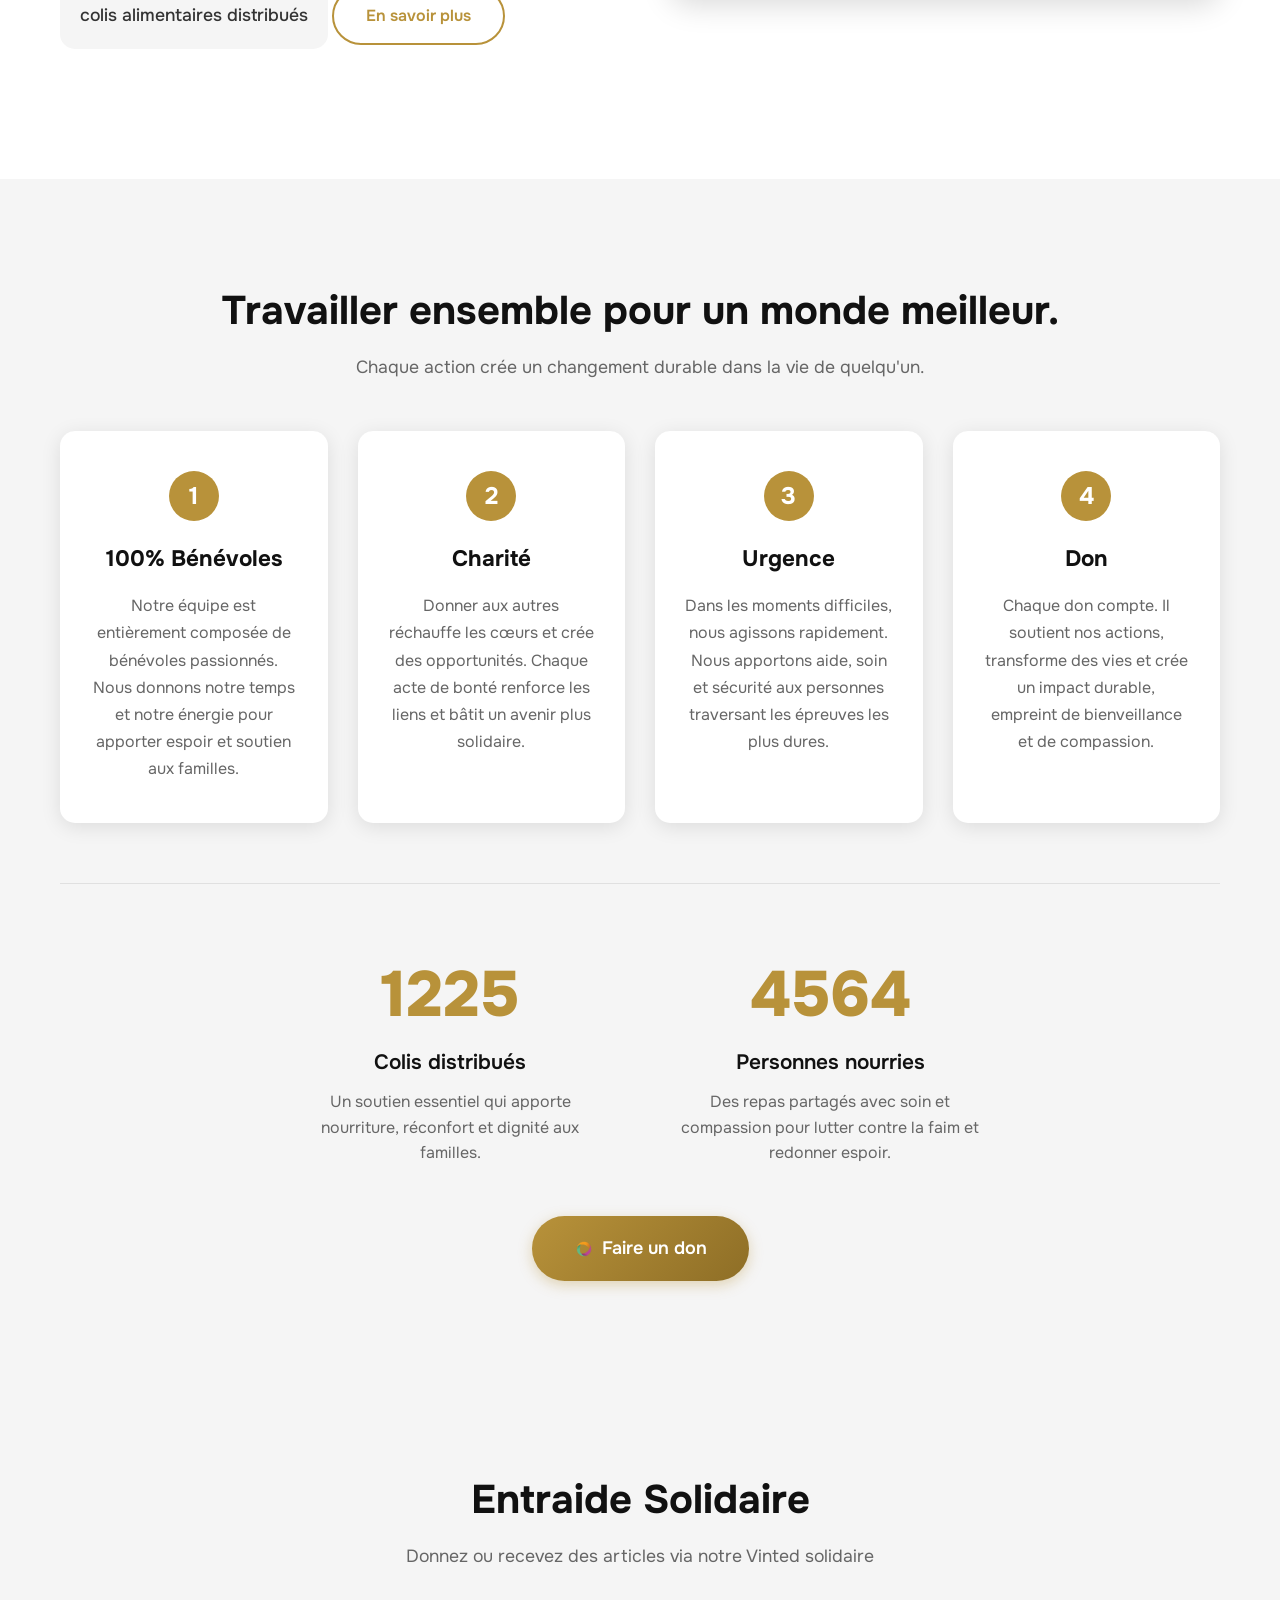
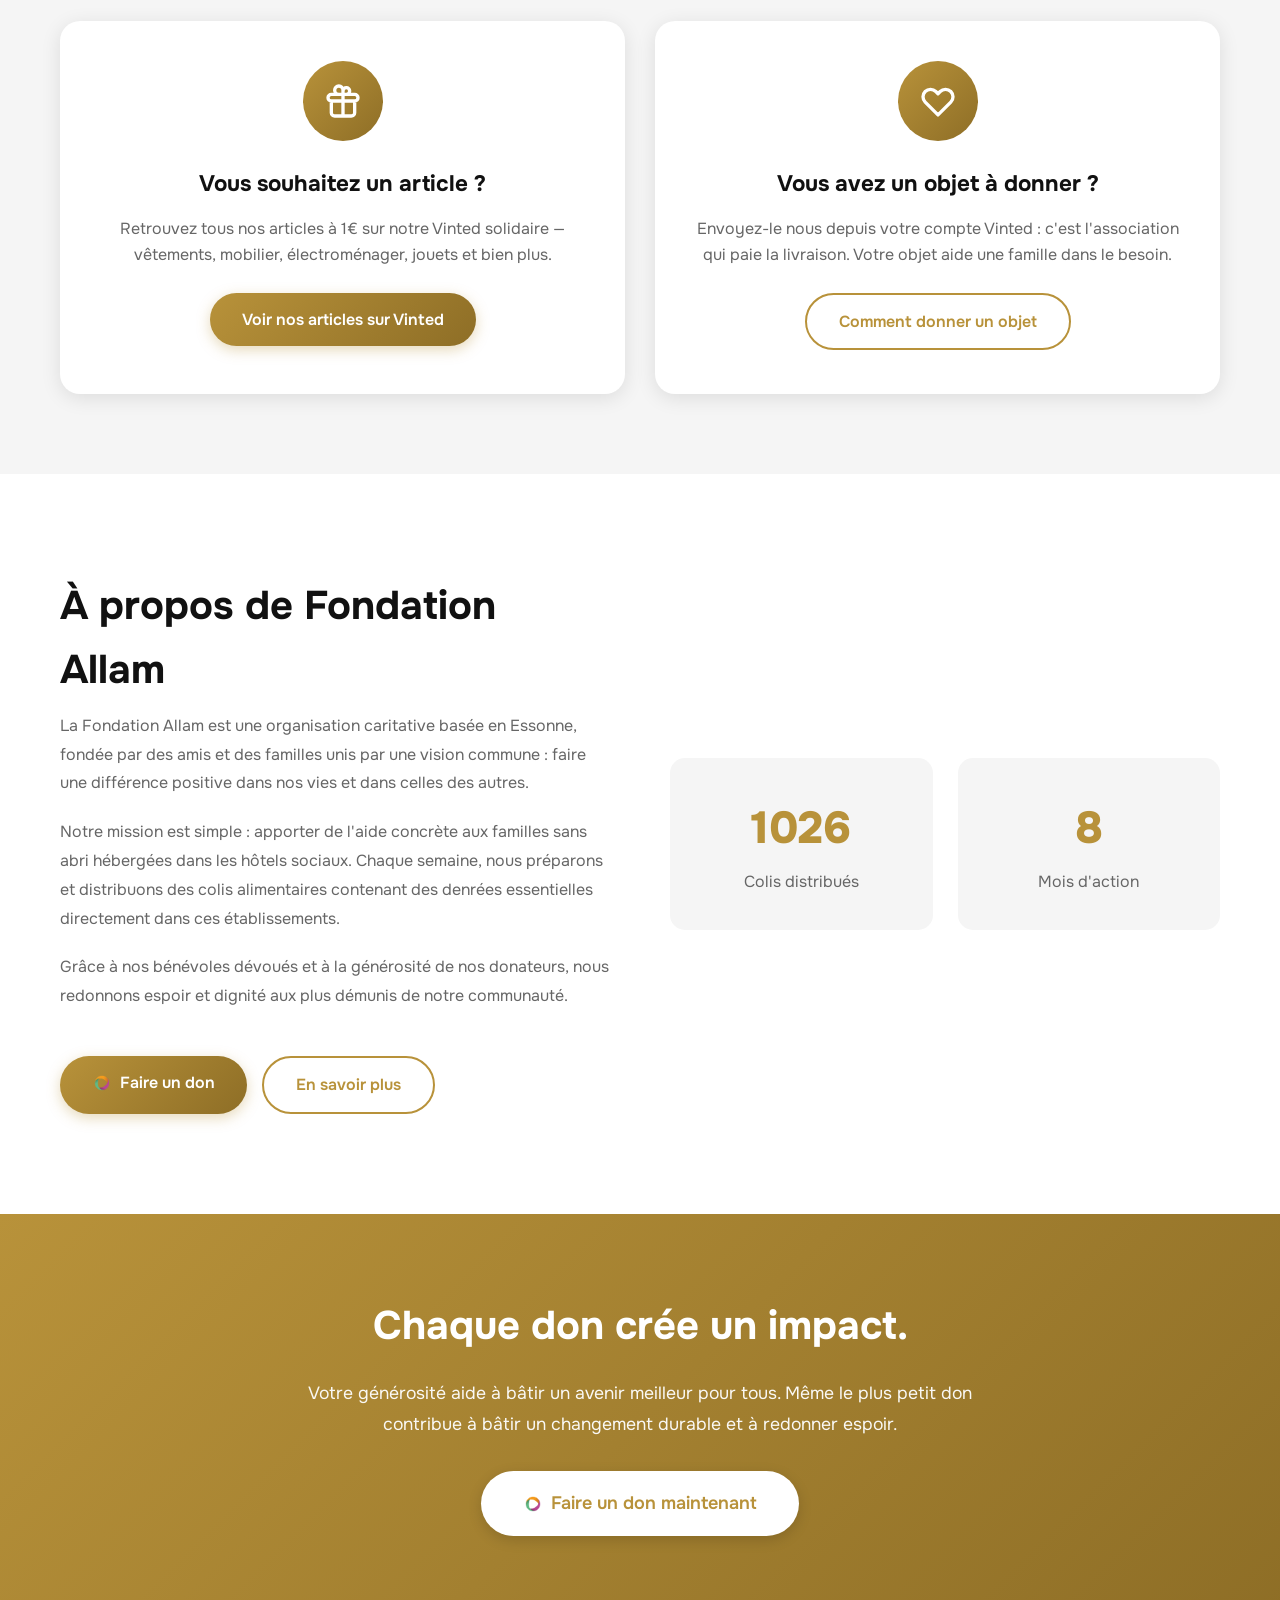
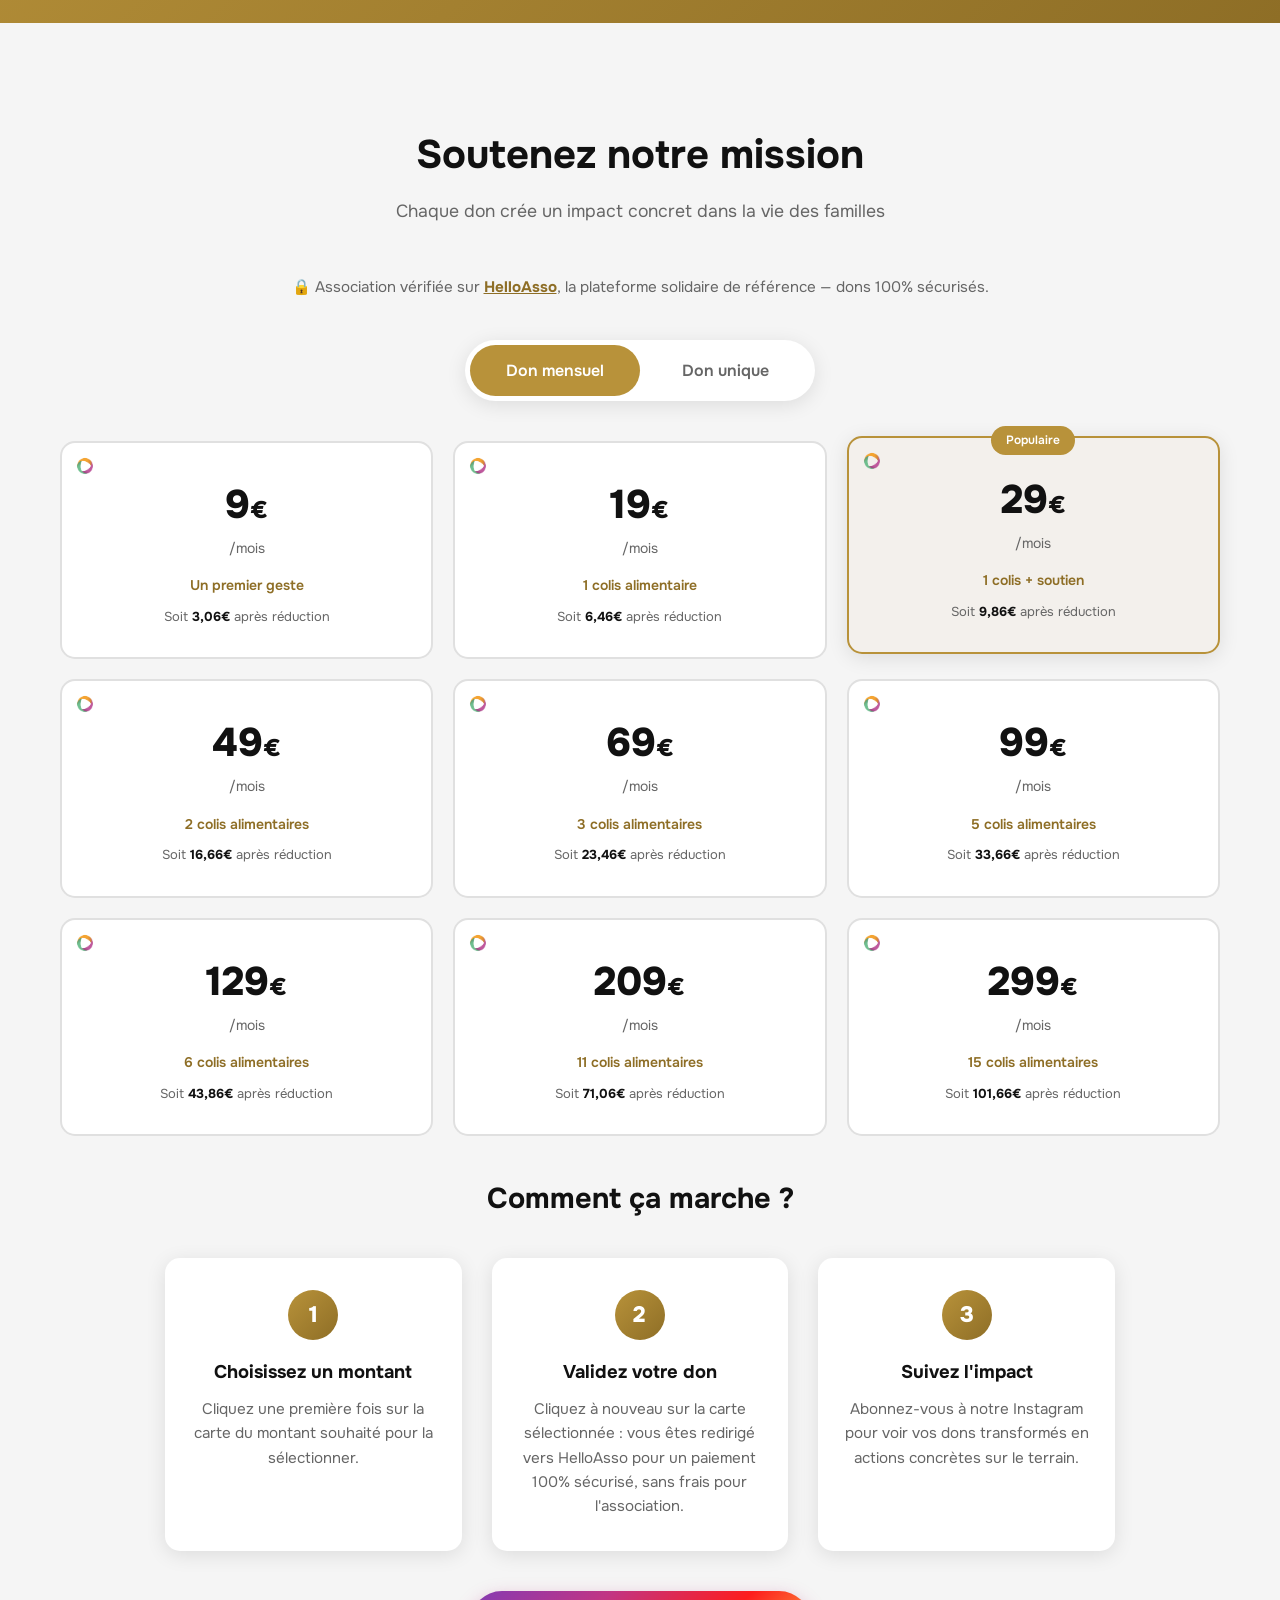
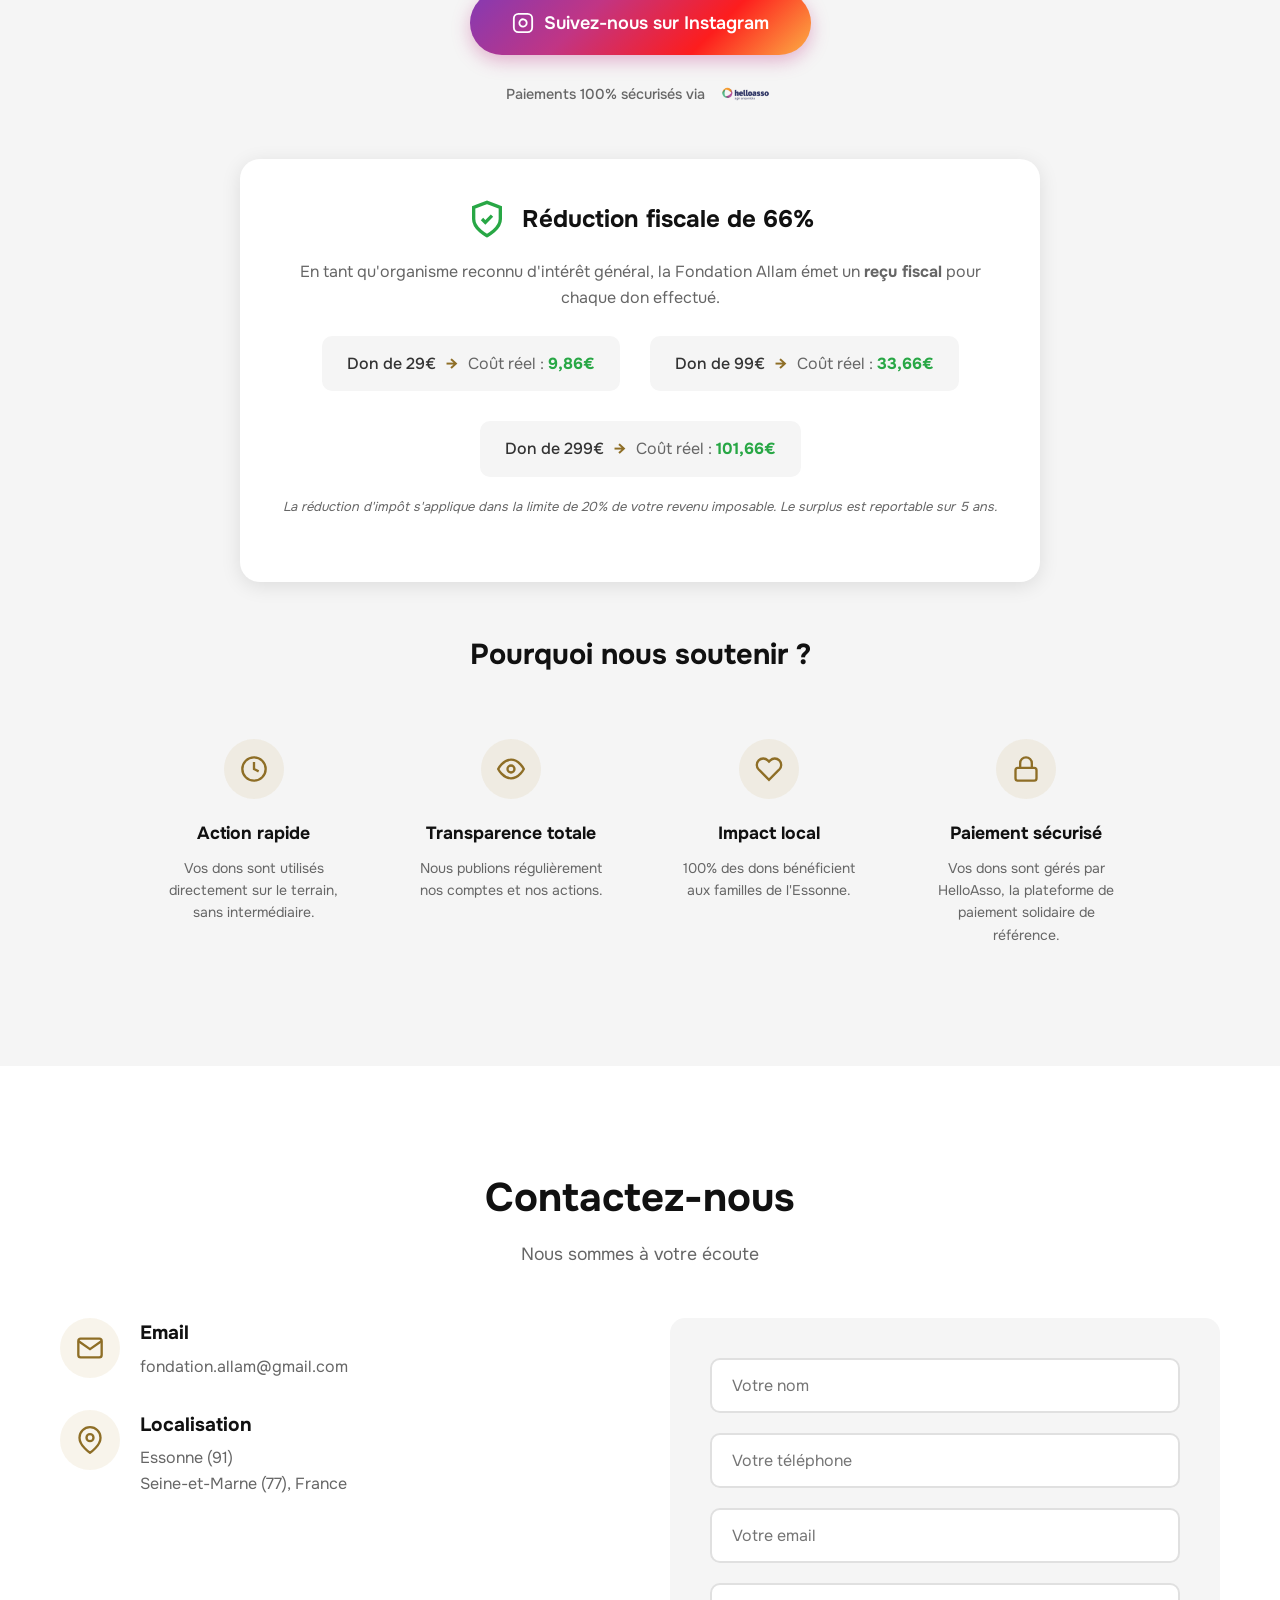
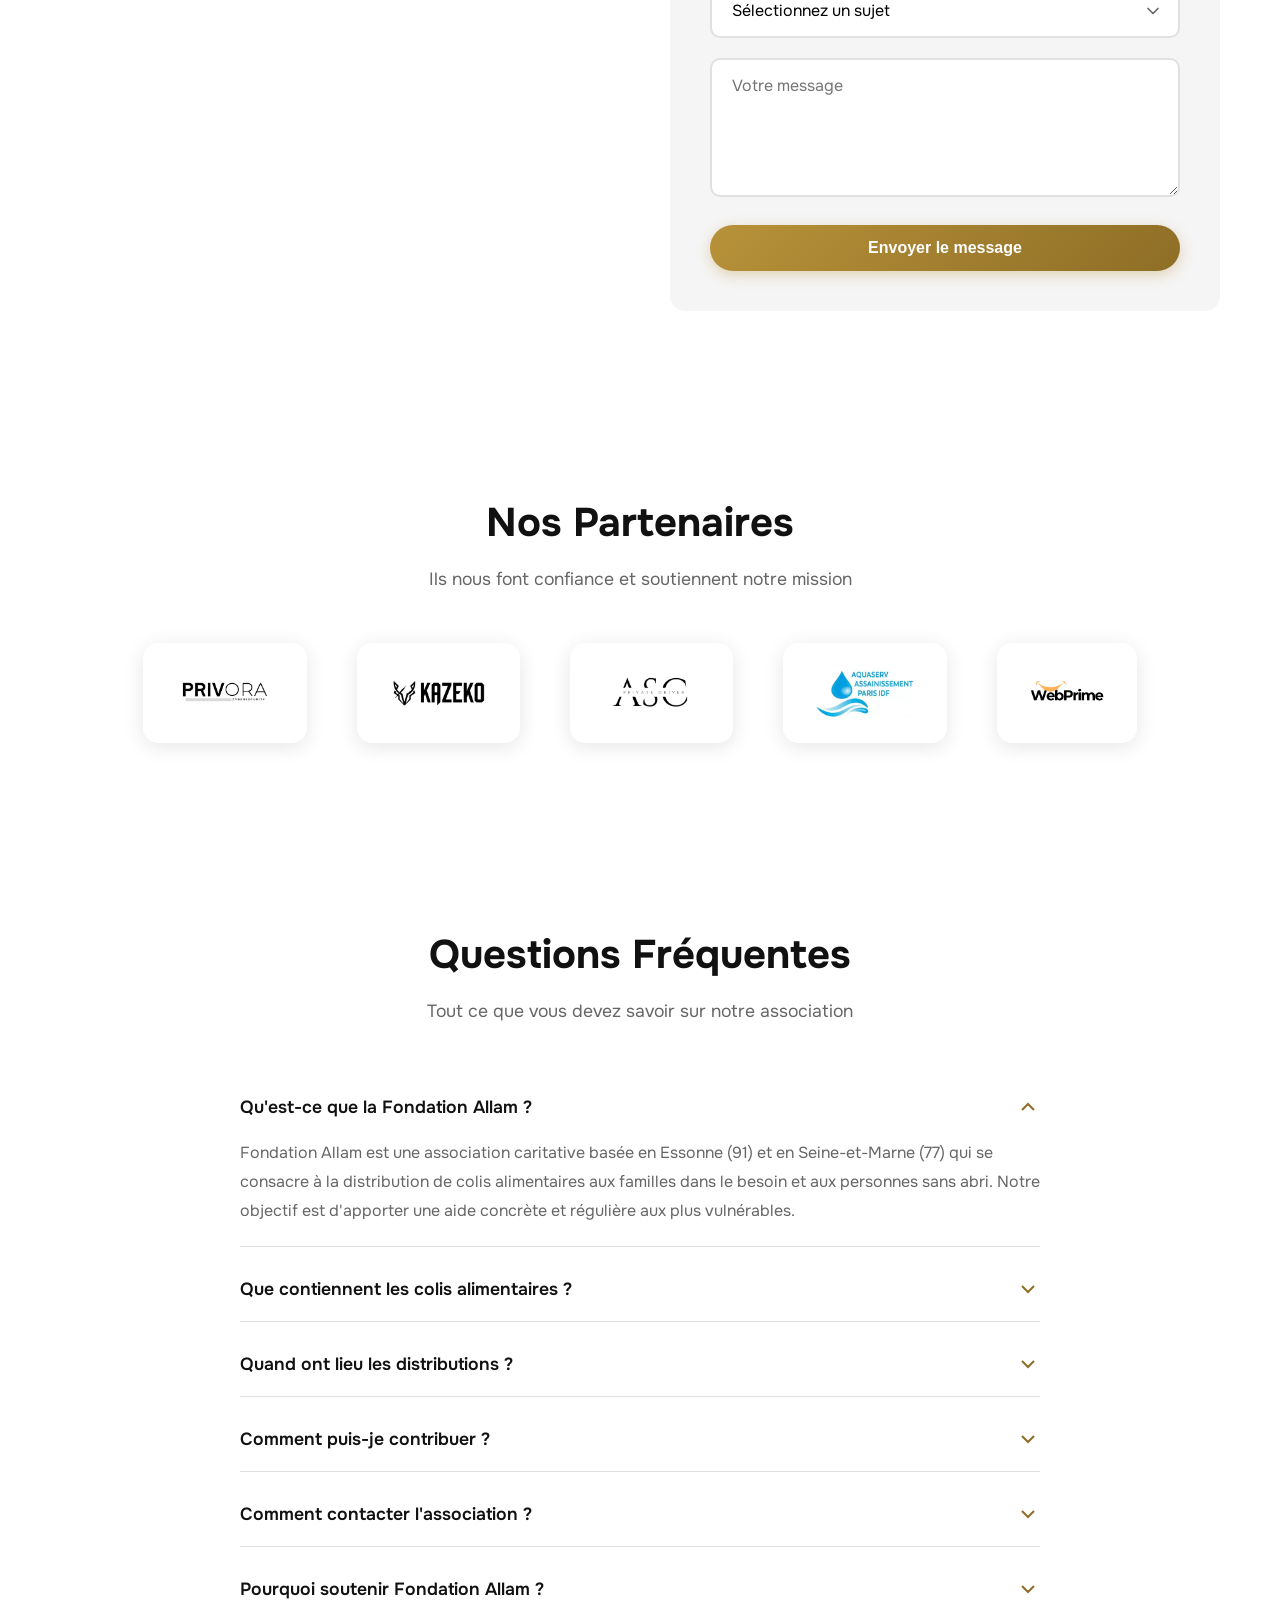
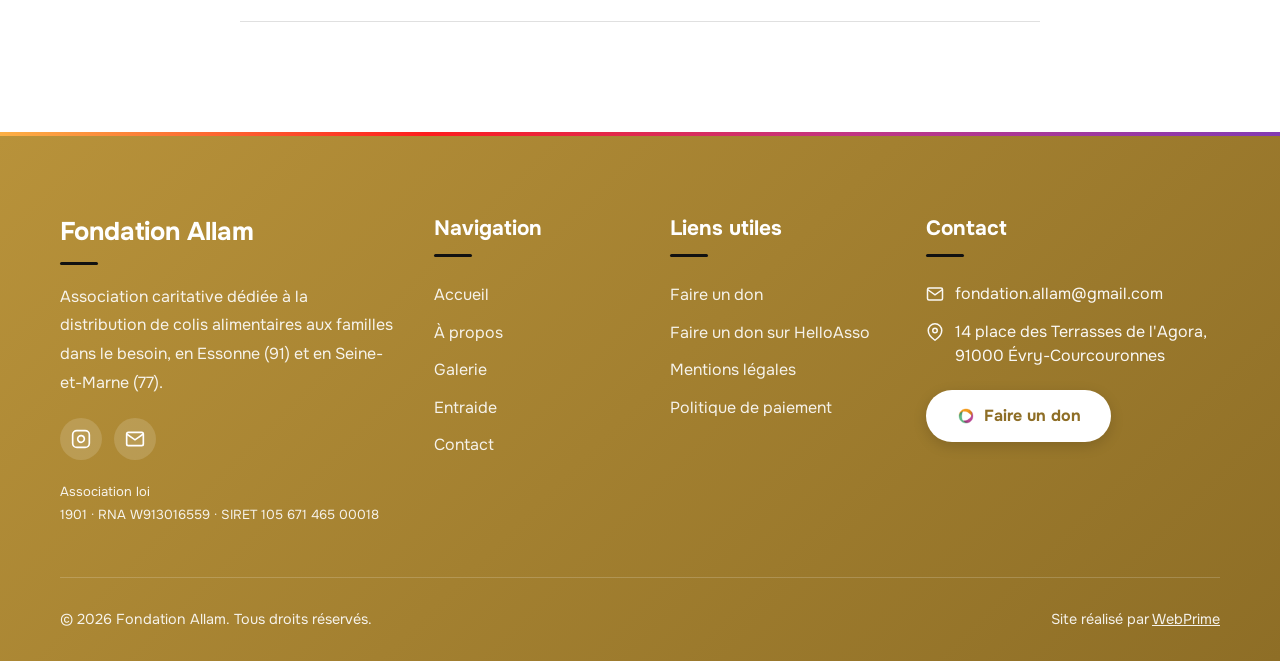
==== commit 4643a5b1: "feat: bottom-nav mobile (Instagram/Contact/Entraide/Don) - Bottom-nav mobile aux couleurs de l'asso " ====
--- a/index.html
+++ b/index.html
@@ -566,10 +566,6 @@
     </div>
 </footer>
 
-<a href="https://www.instagram.com/fondation.allam?igsh=MTRocjRneWFseTM1cg%3D%3D&utm_source=qr" class="instagram-float" target="_blank" rel="noopener" aria-label="Suivez la Fondation Allam sur Instagram">
-    <img src="instagram.png" alt="Instagram Fondation Allam" loading="lazy" width="56" height="56">
-</a>
-
 <script>
 window.FondationAllamConfig = {
     donRedirectMode: "helloasso",
@@ -582,5 +578,23 @@
 };
 </script>
 <script src="script.js"></script>
+    <nav class="bottom-nav">
+        <a href="https://www.instagram.com/fondation.allam?igsh=MTRocjRneWFseTM1cg%3D%3D&utm_source=qr" target="_blank" rel="noopener" class="bottom-nav-item" title="Instagram Fondation Allam">
+            <span class="bottom-nav-icon"><svg viewBox="0 0 24 24"><rect x="2" y="2" width="20" height="20" rx="5"/><circle cx="12" cy="12" r="4"/><line x1="17.5" y1="6.5" x2="17.51" y2="6.5"/></svg></span>
+            <span class="bottom-nav-label">Instagram</span>
+        </a>
+        <a href="contact-don-alimentaire.html" class="bottom-nav-item" title="Contact">
+            <span class="bottom-nav-icon"><svg viewBox="0 0 24 24"><rect x="3" y="5" width="18" height="14" rx="2"/><path d="M3 7l9 6 9-6"/></svg></span>
+            <span class="bottom-nav-label">Contact</span>
+        </a>
+        <a href="don-gratuit.html" class="bottom-nav-item" title="Entraide">
+            <span class="bottom-nav-icon"><svg viewBox="0 0 24 24"><circle cx="9" cy="7" r="3"/><path d="M2 21v-1.5A4.5 4.5 0 0 1 6.5 15h5a4.5 4.5 0 0 1 4.5 4.5V21"/><path d="M16 3.5a3.5 3.5 0 0 1 0 7"/><path d="M22 21v-1.5a4.5 4.5 0 0 0-3-4.24"/></svg></span>
+            <span class="bottom-nav-label">Entraide</span>
+        </a>
+        <a href="https://www.helloasso.com/associations/fondation-allam" target="_blank" rel="noopener" class="bottom-nav-item bottom-nav-don" title="Faire un don sur HelloAsso">
+            <span class="bottom-nav-icon"><svg viewBox="0 0 24 24"><path d="M12 21c-3-2.5-7-5.5-7-10a3.5 3.5 0 0 1 7-1 3.5 3.5 0 0 1 7 1c0 4.5-4 7.5-7 10z"/></svg></span>
+            <span class="bottom-nav-label">Don</span>
+        </a>
+    </nav>
 </body>
 </html>
--- a/style.css
+++ b/style.css
@@ -3390,3 +3390,18 @@
     top: auto;
     transform: none;
 }
+
+/* ===== Bottom navigation mobile ===== */
+.bottom-nav{display:none;position:fixed;bottom:10px;left:10px;right:10px;box-sizing:border-box;justify-content:space-around;align-items:center;background:#111111;border-radius:22px;box-shadow:0 -4px 20px rgba(0,0,0,.4),0 0 30px rgba(0,0,0,.25);z-index:1000;padding:6px 0}
+.bottom-nav-item{display:flex;flex-direction:column;align-items:center;justify-content:center;flex:1;min-width:0;padding:4px 2px;text-decoration:none;color:#fff;transition:transform .3s ease}
+.bottom-nav-item:hover,.bottom-nav-item:active{transform:translateY(-2px)}
+.bottom-nav-icon{display:flex;align-items:center;justify-content:center;width:44px;height:44px;margin-bottom:3px;background:#fff;border-radius:50%;box-shadow:0 4px 12px rgba(0,0,0,.25);transition:transform .3s ease}
+.bottom-nav-item:hover .bottom-nav-icon{transform:scale(1.08)}
+.bottom-nav-icon svg{width:22px;height:22px;stroke:#b8923a;fill:none;stroke-width:2;stroke-linecap:round;stroke-linejoin:round}
+.bottom-nav-label{font-size:.62rem;font-weight:600;text-transform:uppercase;letter-spacing:.02em;color:#fff;margin:0}
+.bottom-nav-don .bottom-nav-icon{background:#b8923a}
+.bottom-nav-don .bottom-nav-icon svg{stroke:none;fill:#fff}
+@media (max-width:768px){
+.bottom-nav{display:flex}
+.footer{padding-bottom:95px}
+}
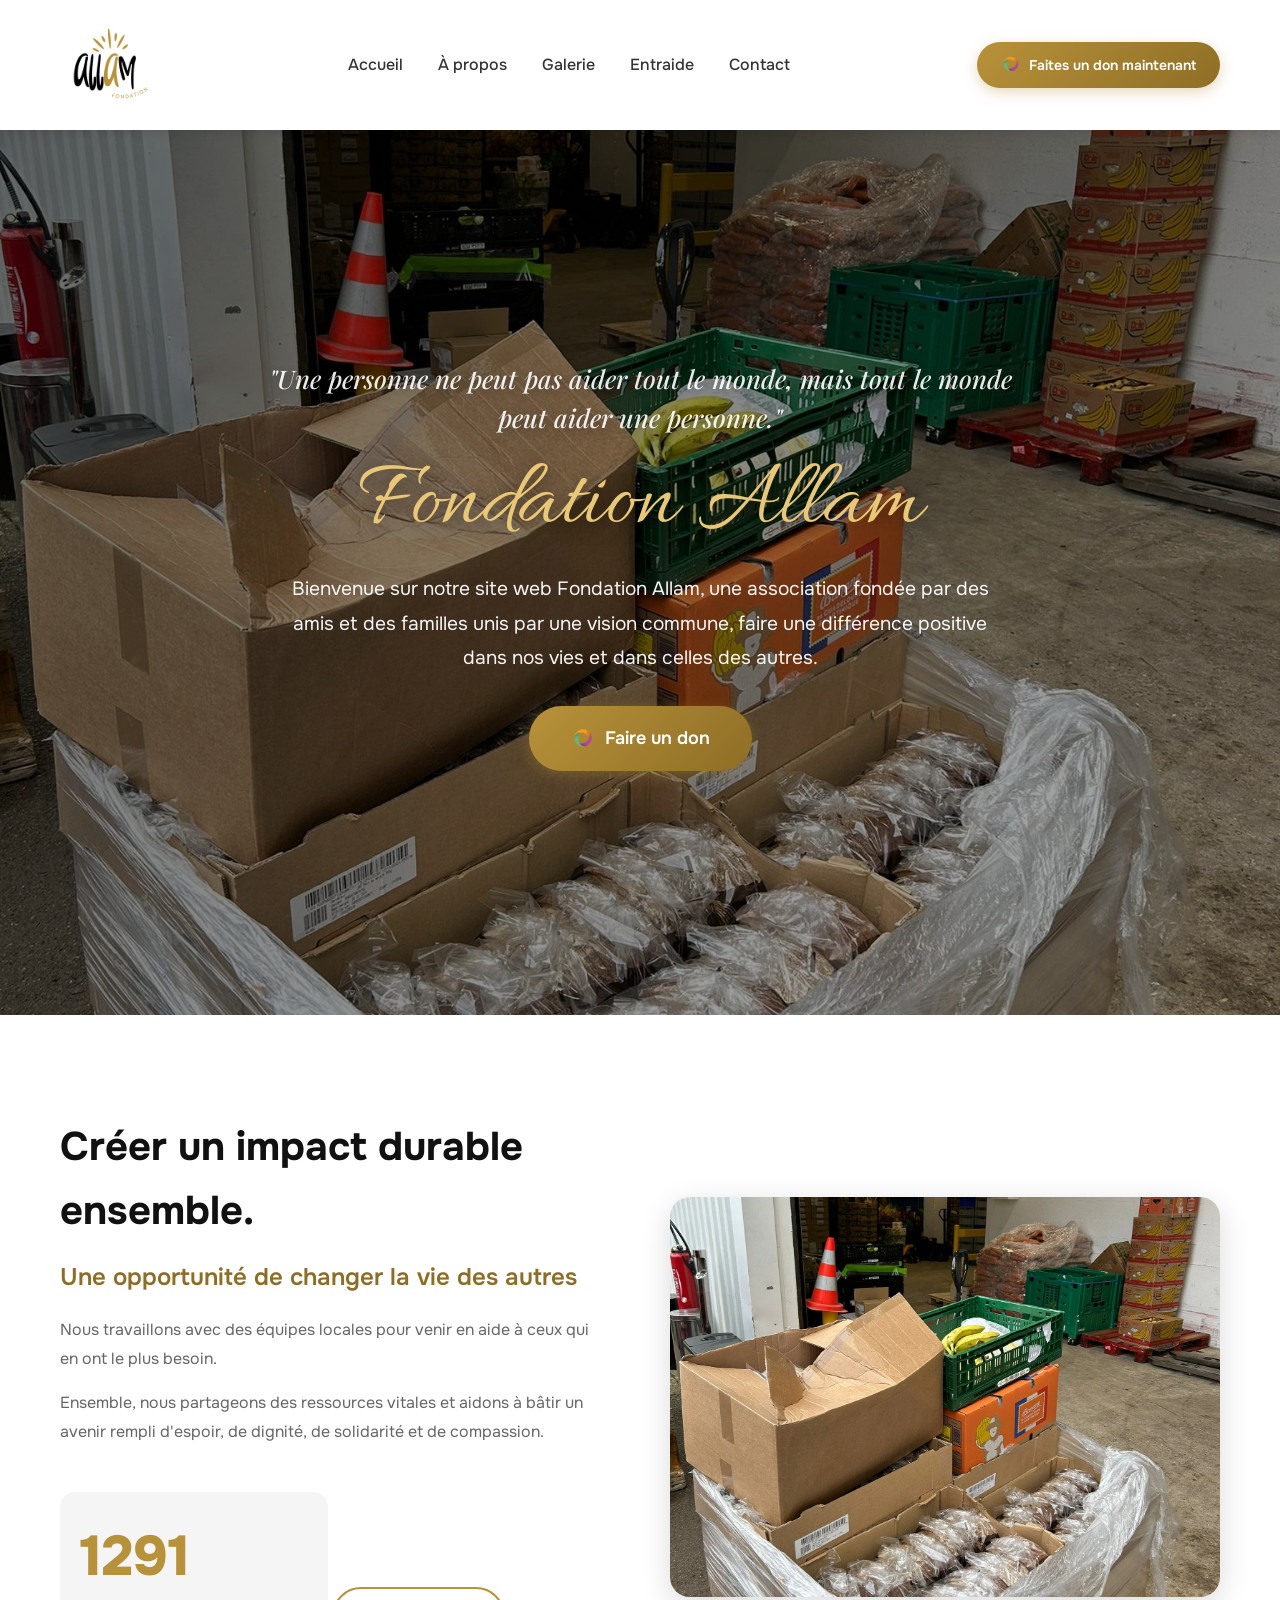
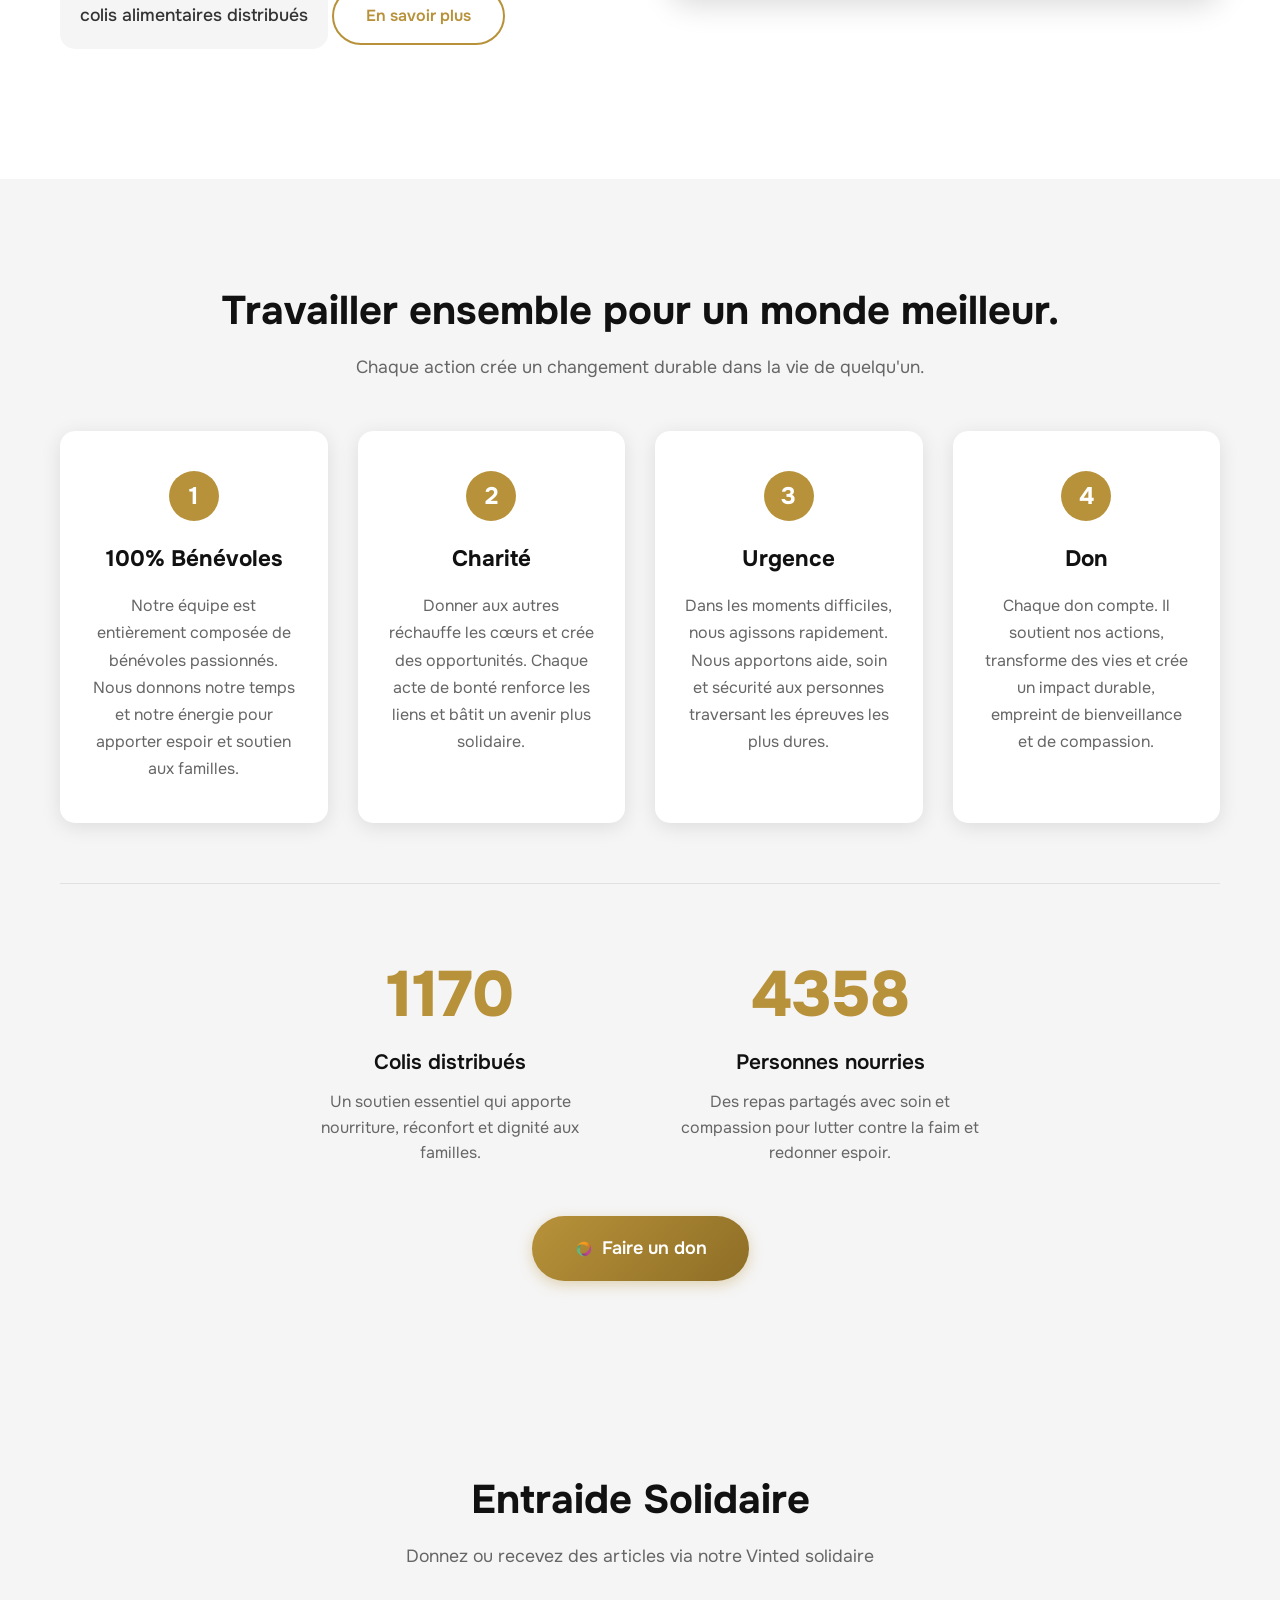
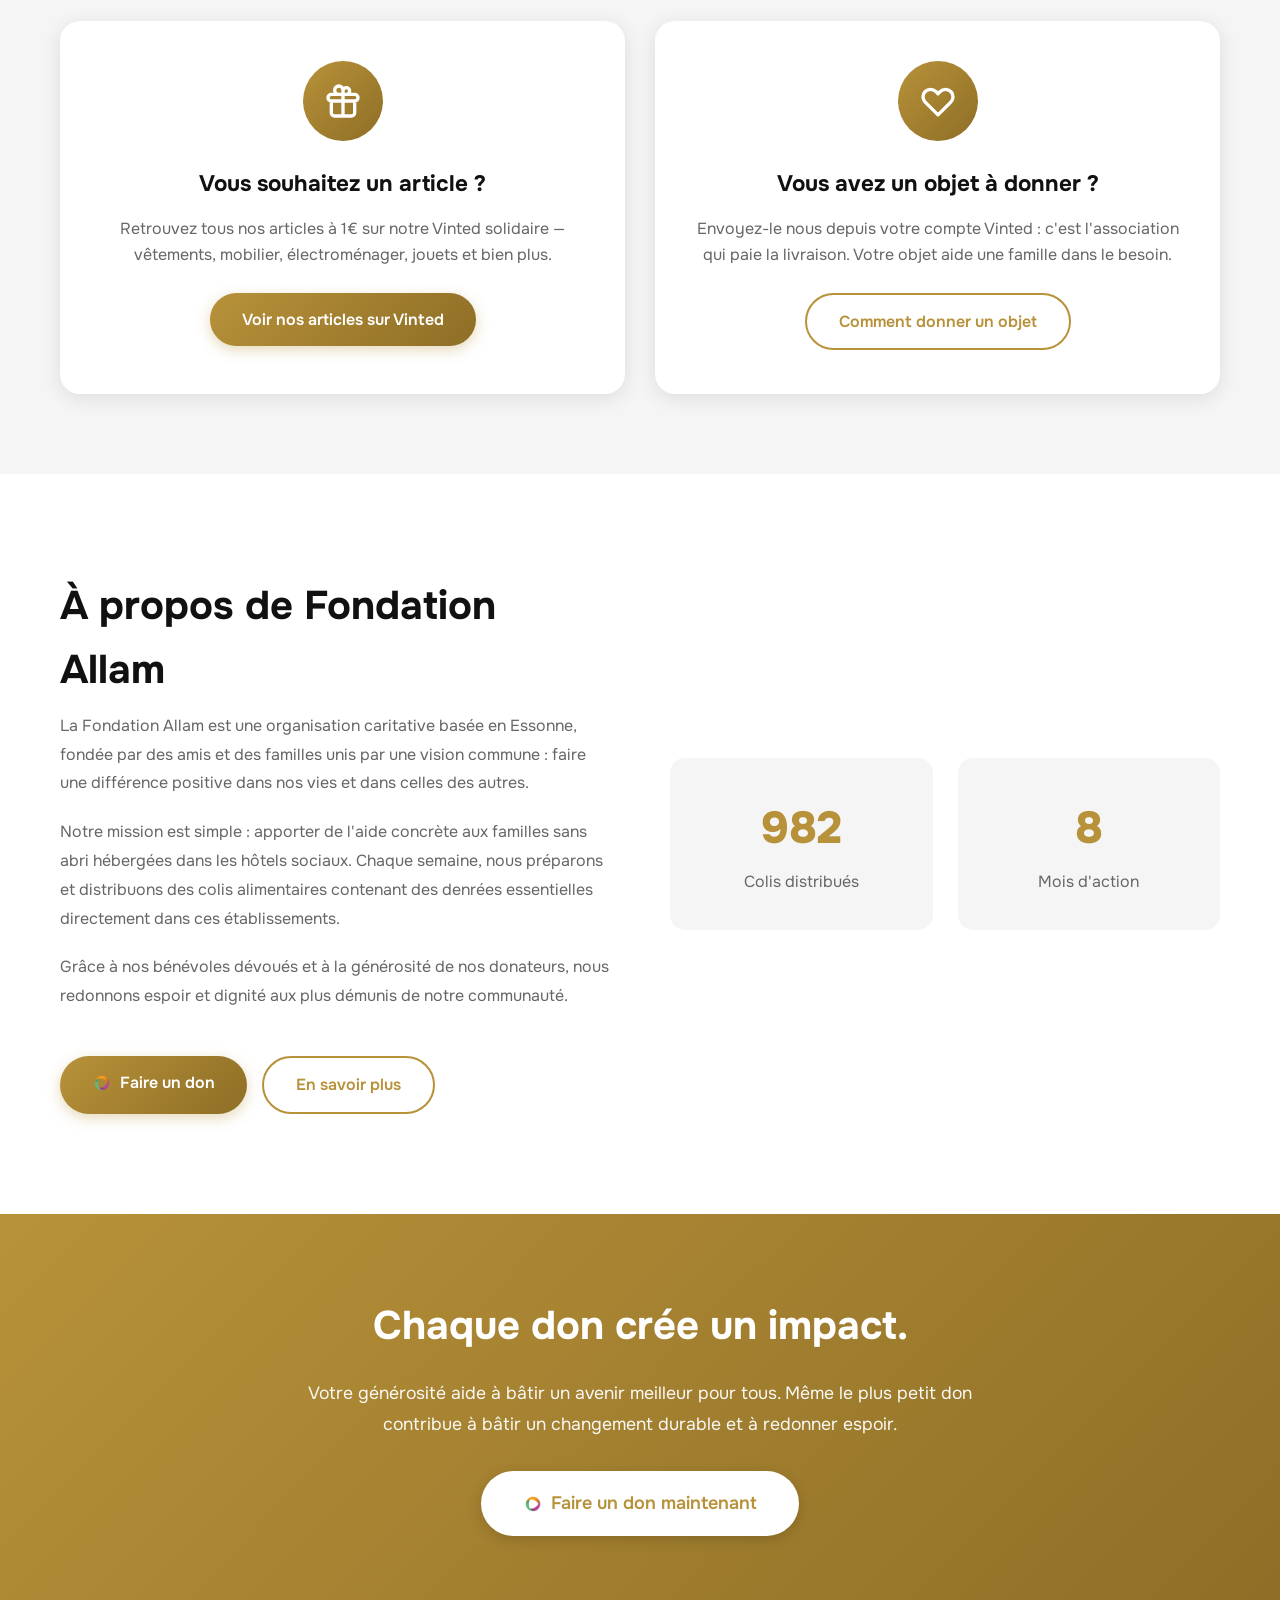
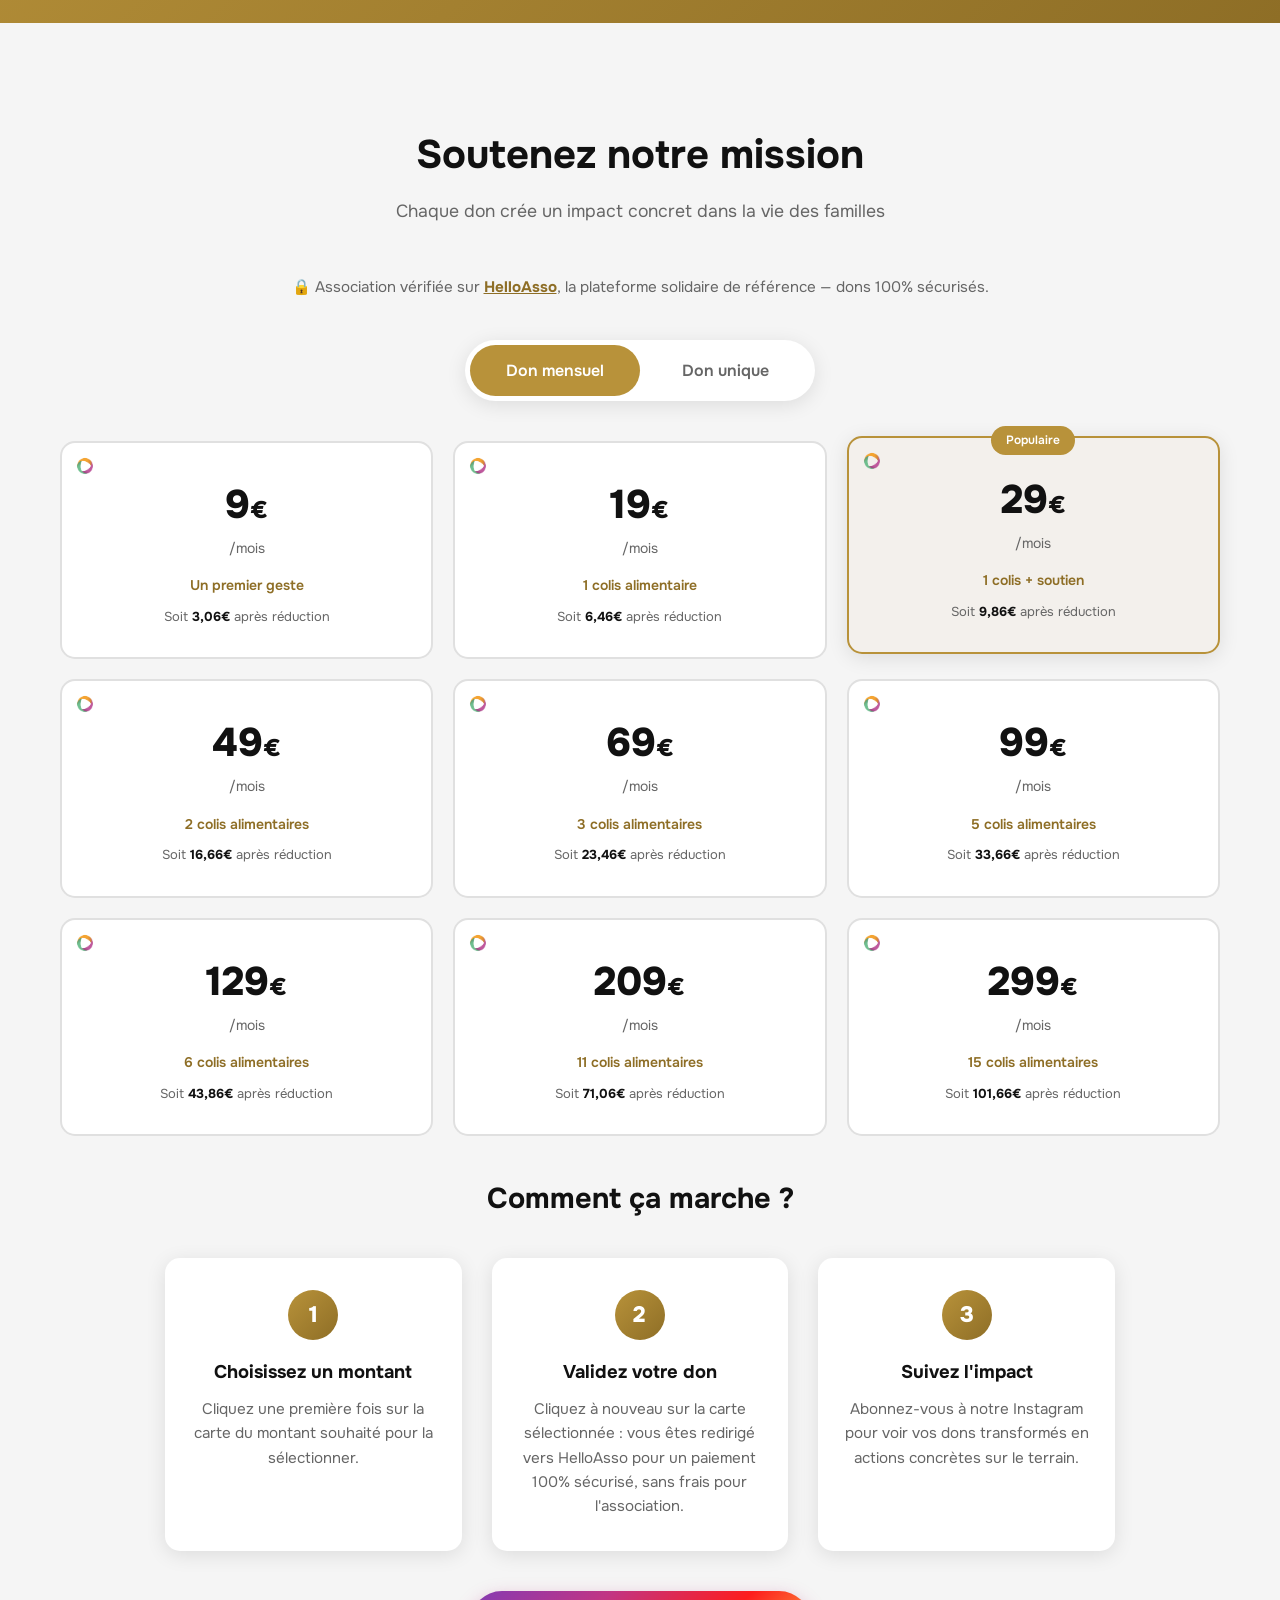
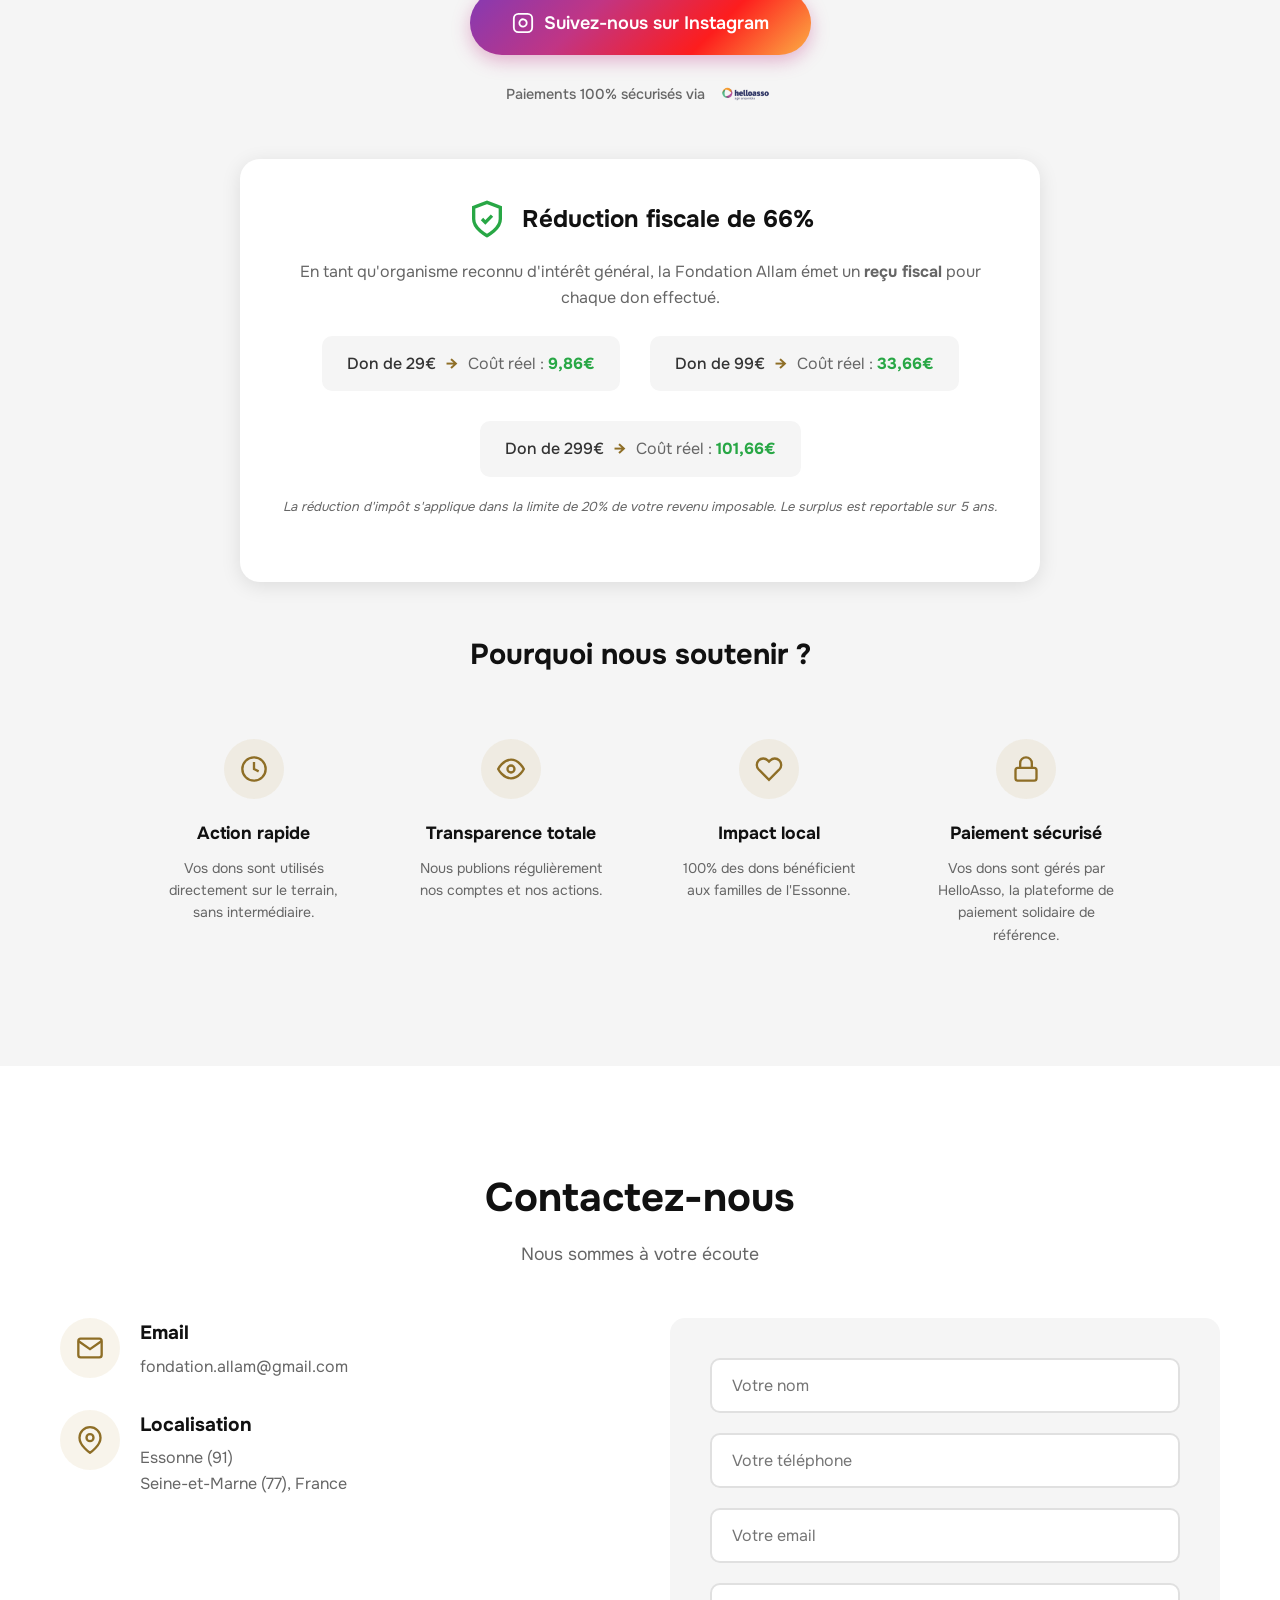
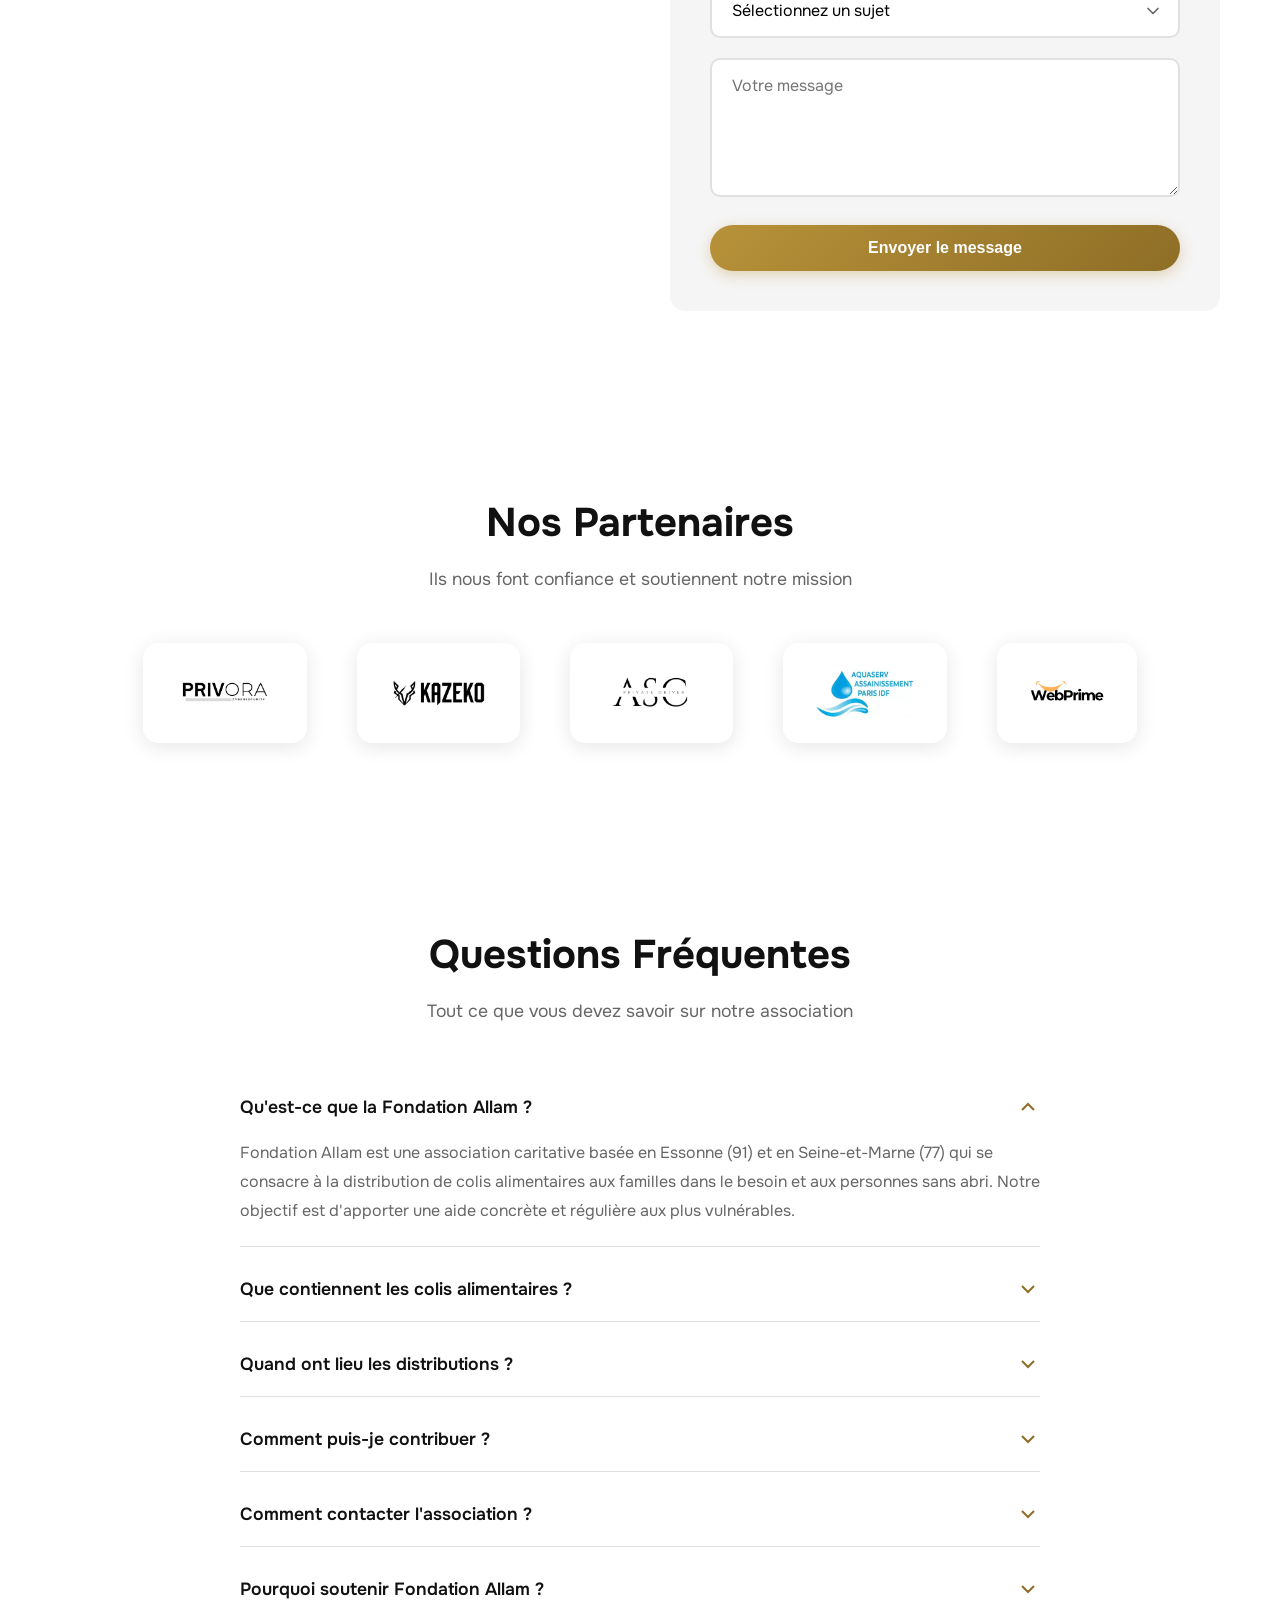
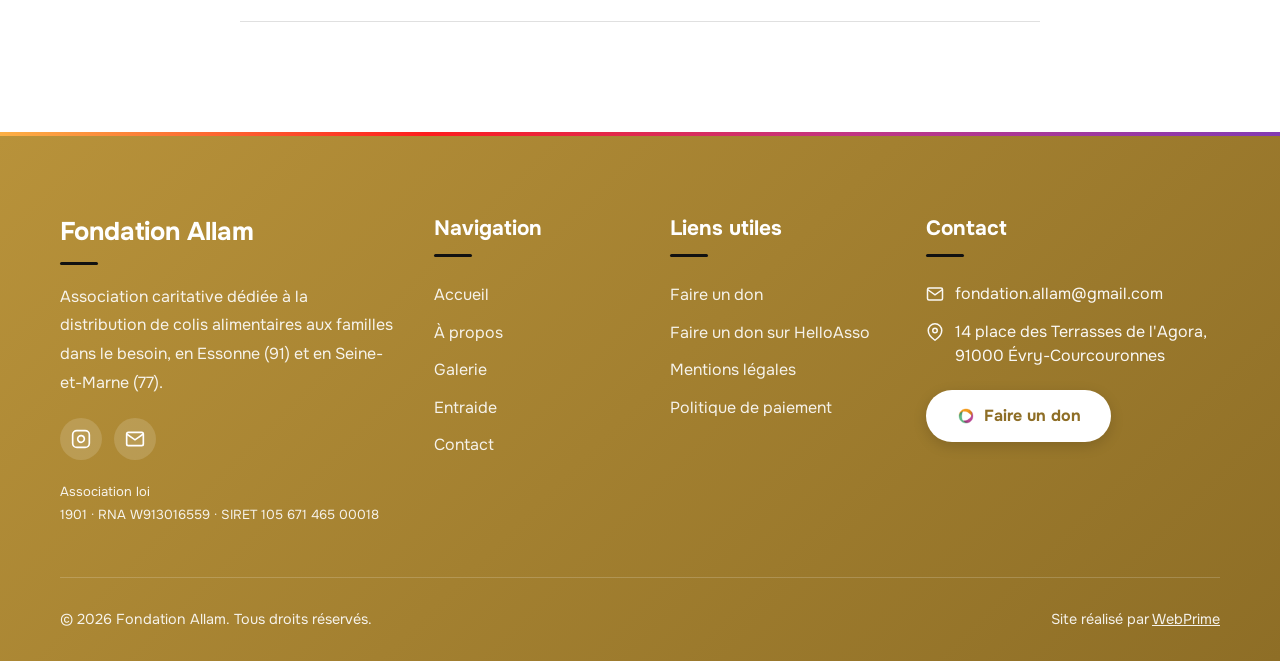
==== commit f221e93d: "Logo: nouveau logo fondation_allam.png + agrandissement dans le header (mobile 76px) Co-Authored-By:" ====
--- a/index.html
+++ b/index.html
@@ -28,7 +28,7 @@
 <header class="header">
     <div class="container">
         <a href="index.html" class="logo" title="Fondation Allam - ONG humanitaire fiable">
-            <img loading="lazy" src="logo.png" alt="Fondation Allam - Association humanitaire musulmane" title="Fondation Allam" class="logo-img">
+            <img loading="lazy" src="fondation_allam.png" alt="Fondation Allam - Association humanitaire musulmane" title="Fondation Allam" class="logo-img">
         </a>
         <nav class="nav" id="nav">
             <ul class="nav-list">
--- a/style.css
+++ b/style.css
@@ -144,7 +144,7 @@
 }
 
 .logo-img {
-    height: 85px;
+    height: 100px;
     width: auto;
 }
 
@@ -2076,7 +2076,7 @@
 
 @media (max-width: 768px) {
     .logo-img {
-        height: 72px;
+        height: 84px;
     }
 
     .footer-logo-img {
@@ -2377,7 +2377,7 @@
 
 @media (max-width: 480px) {
     .logo-img {
-        height: 62px;
+        height: 76px;
     }
 
     .nav {
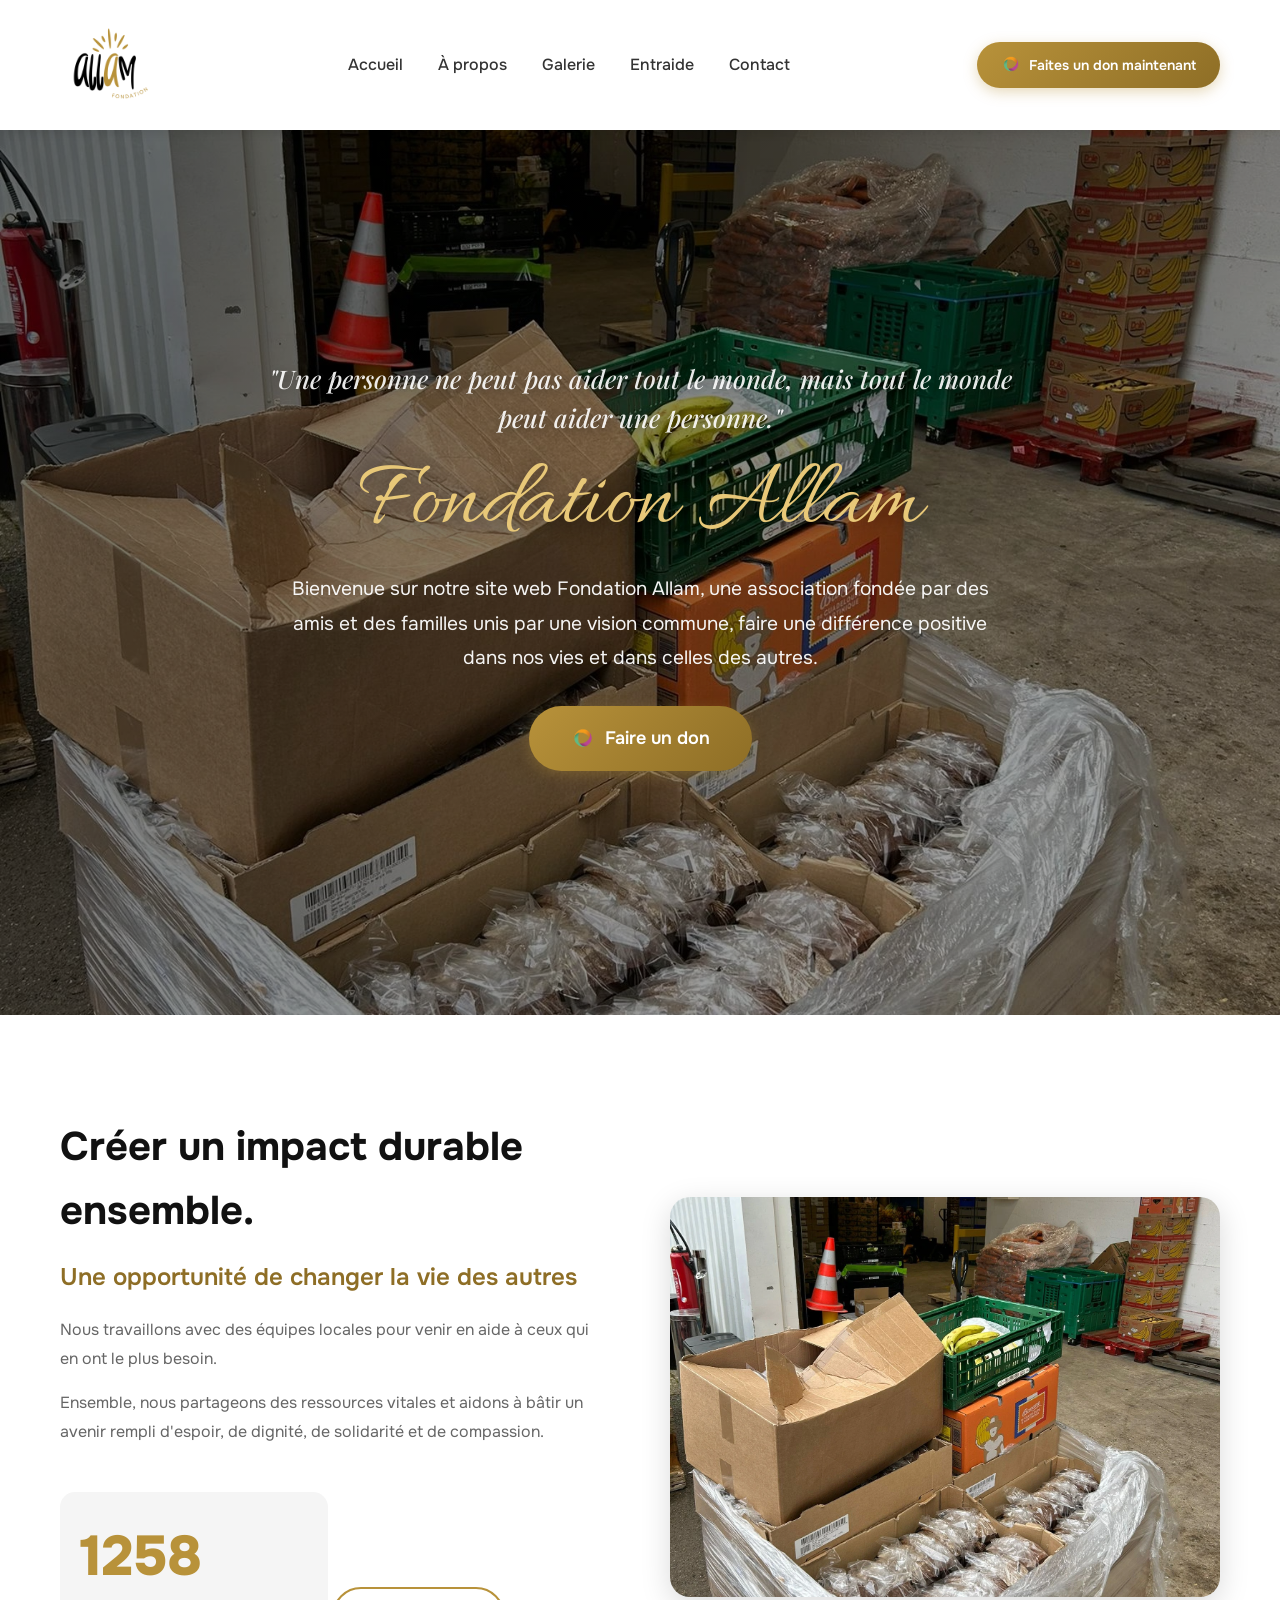
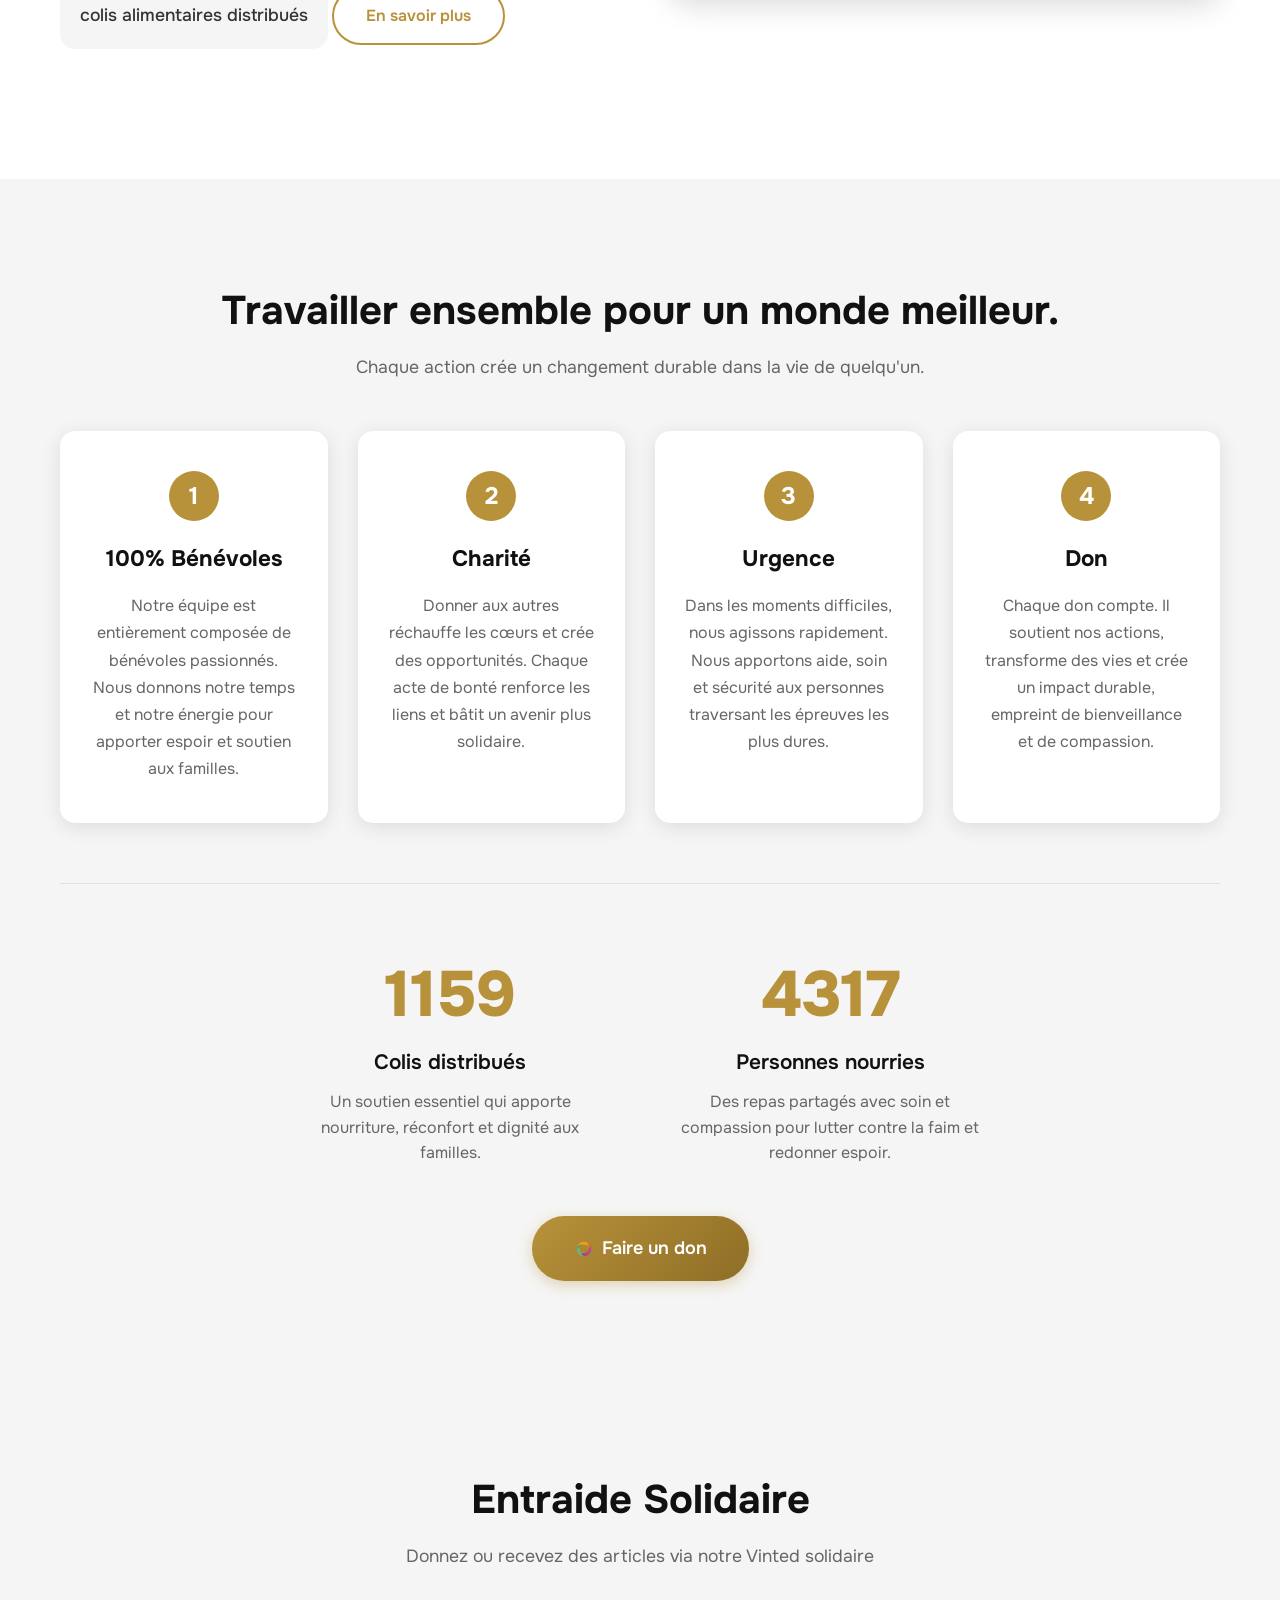
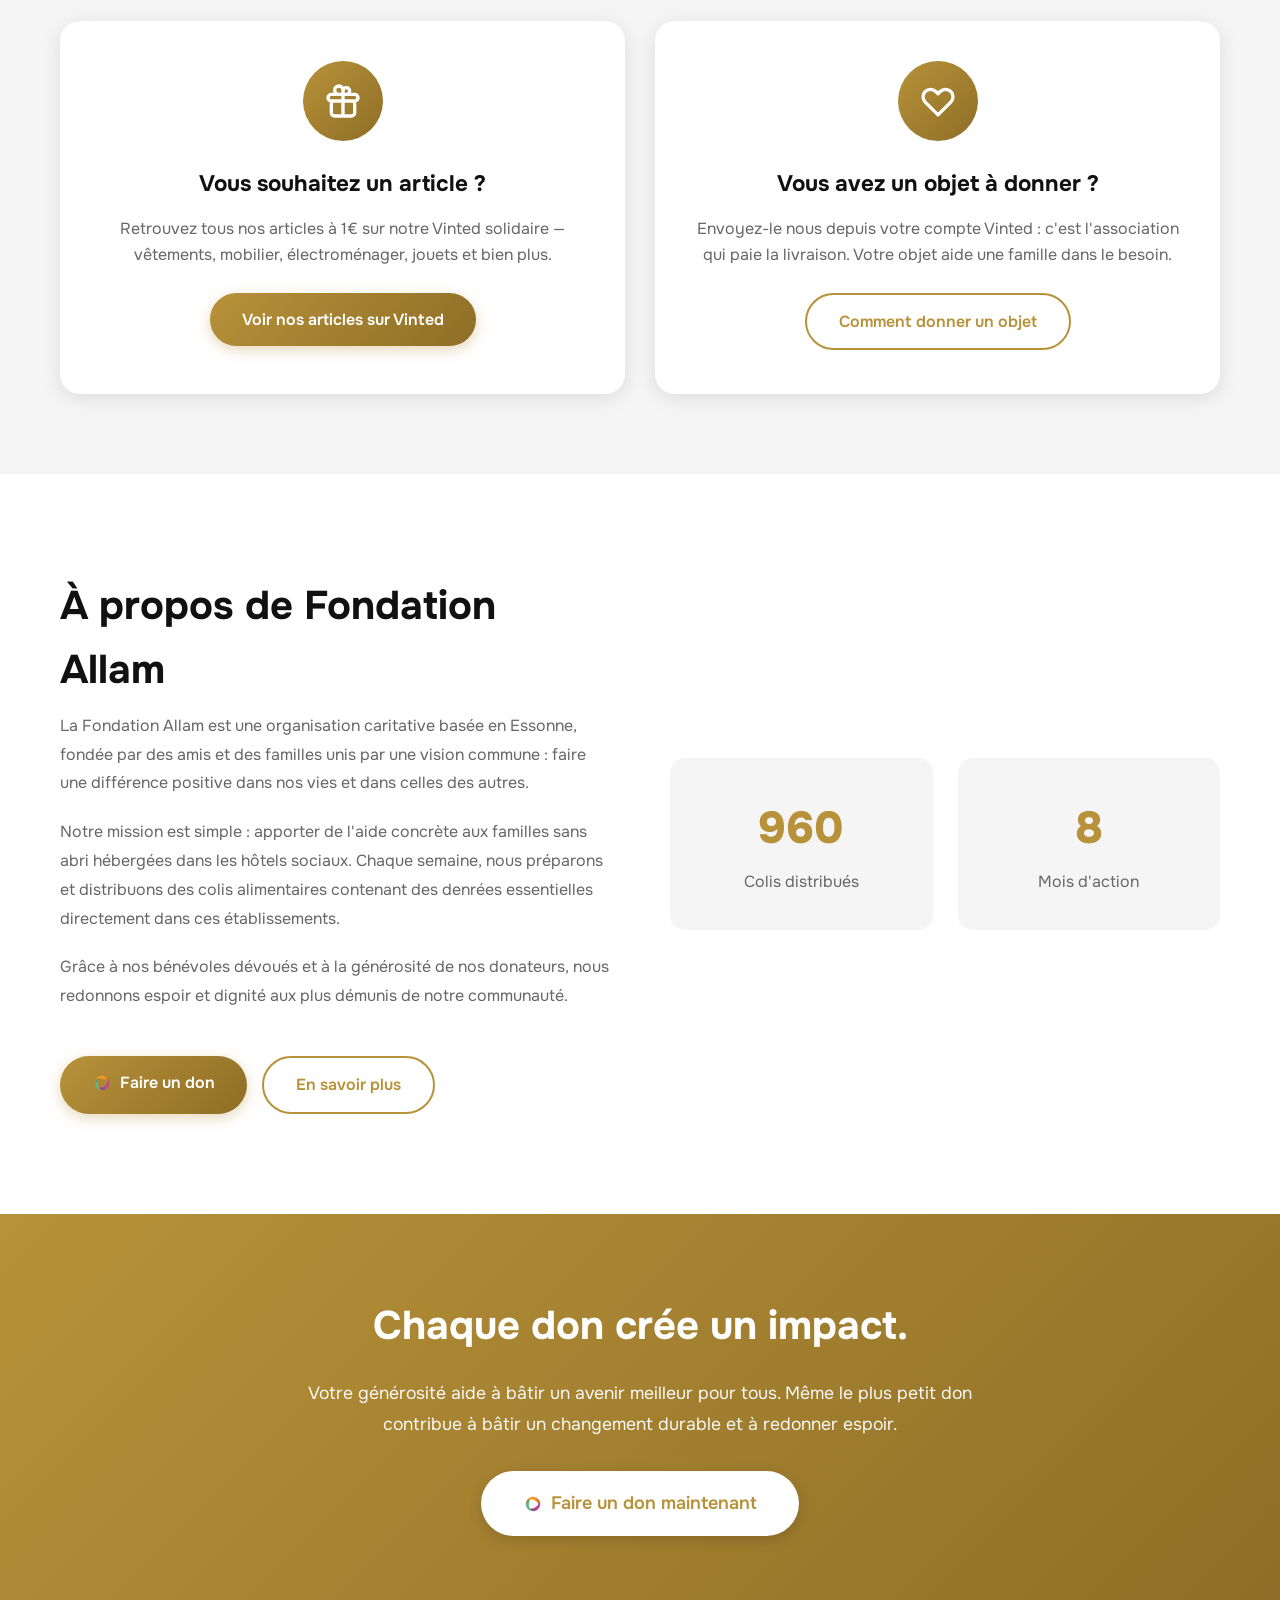
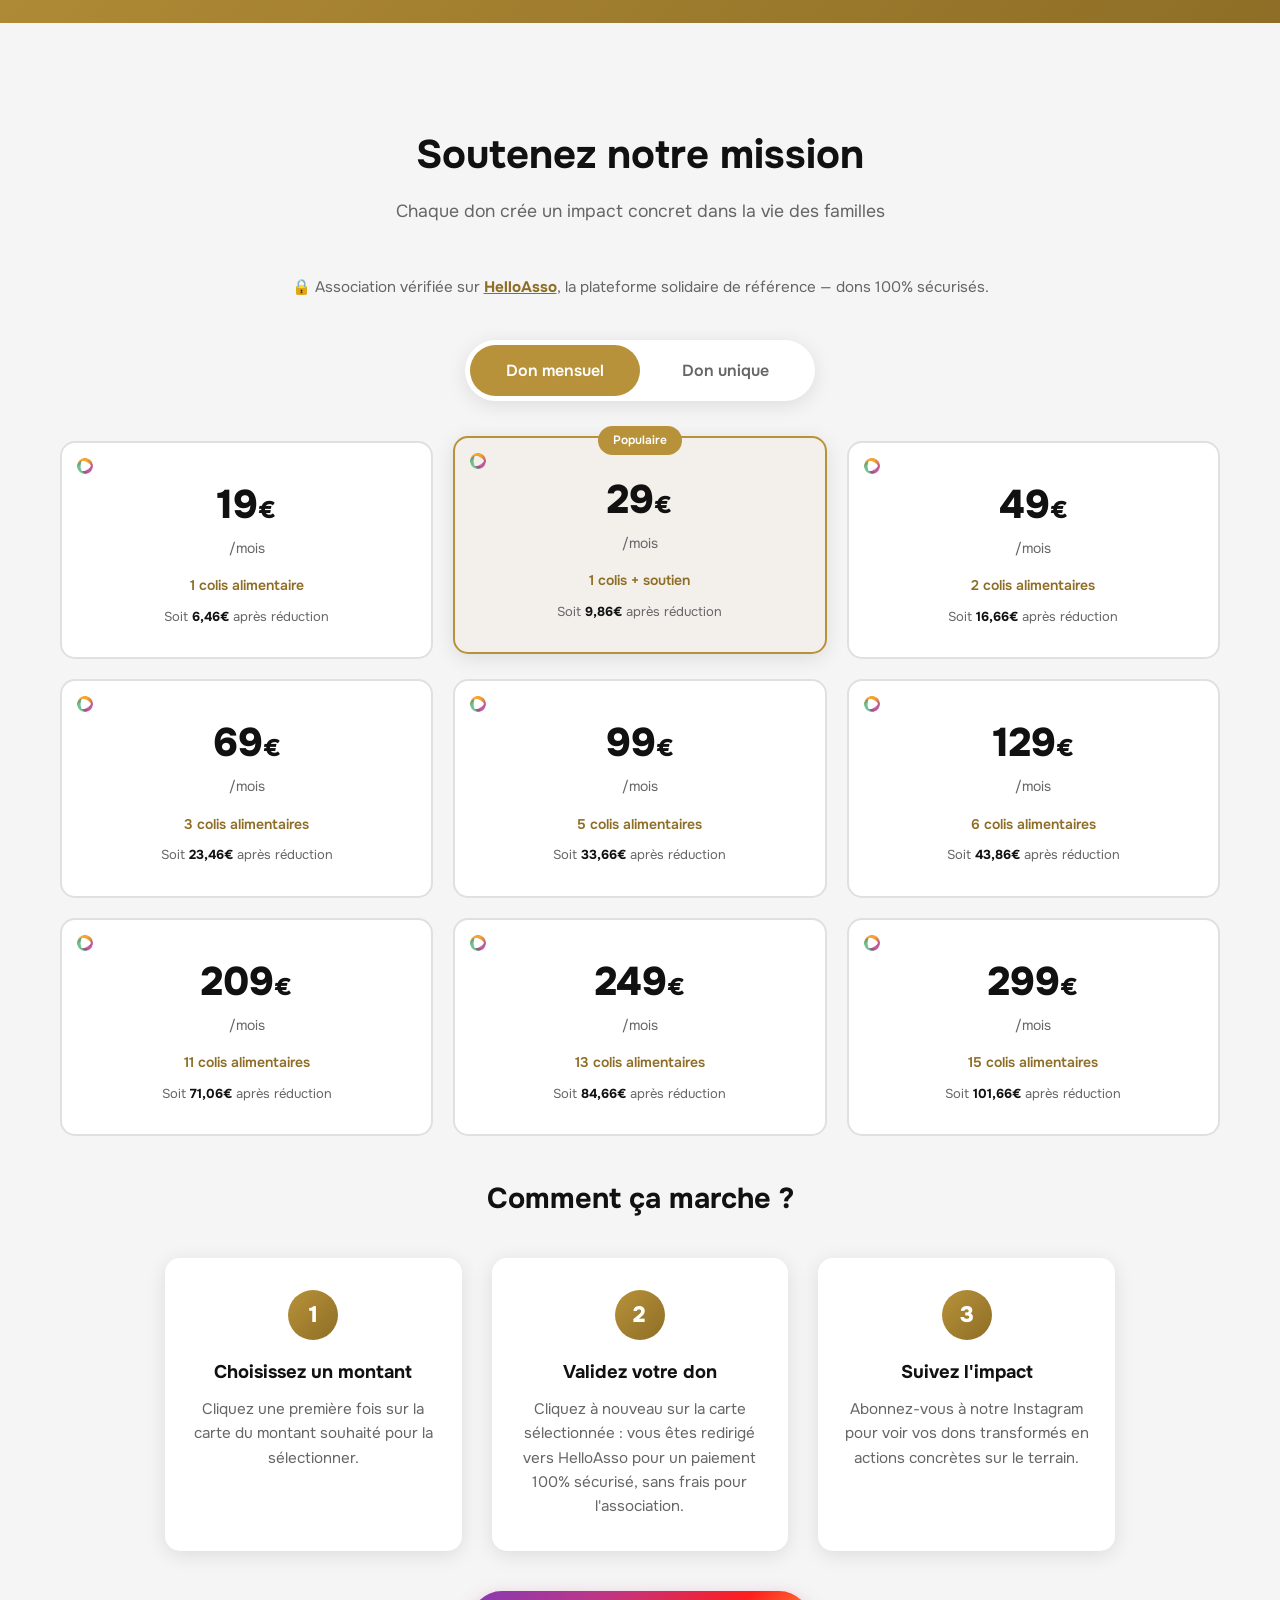
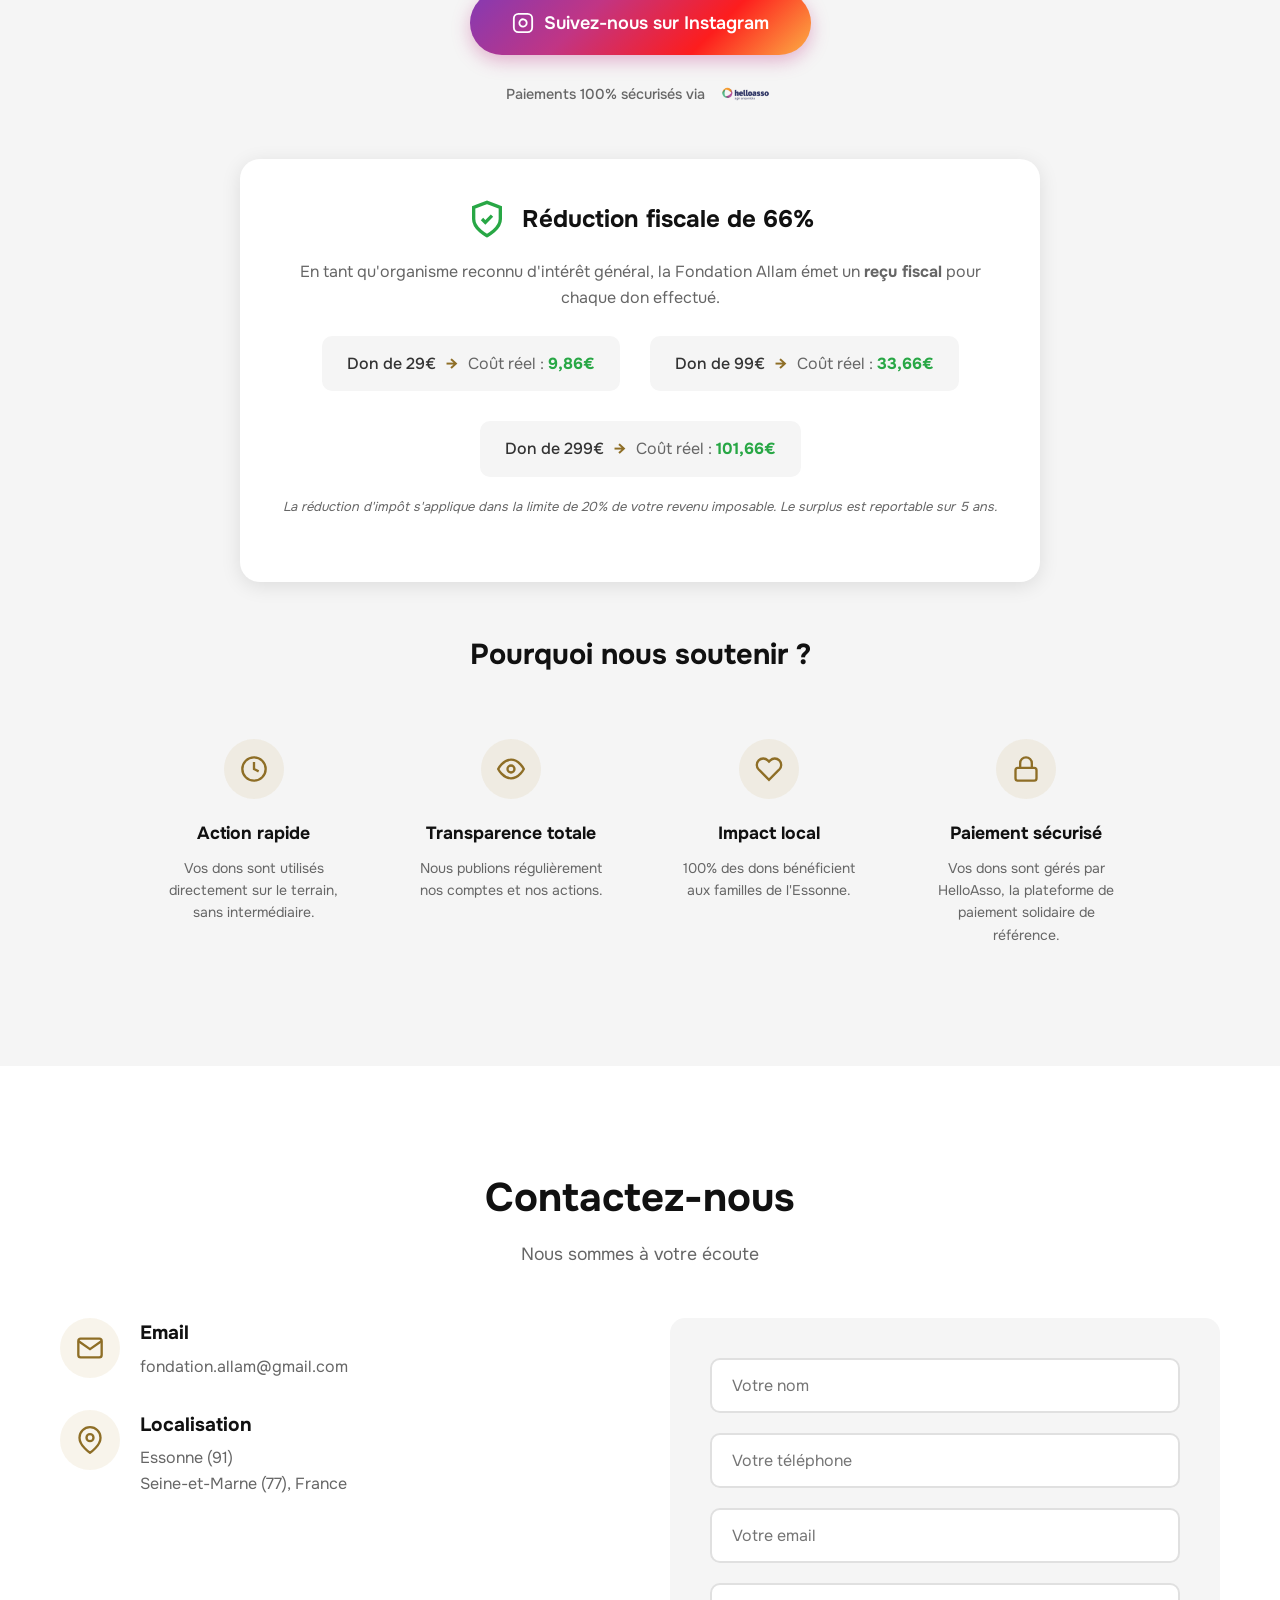
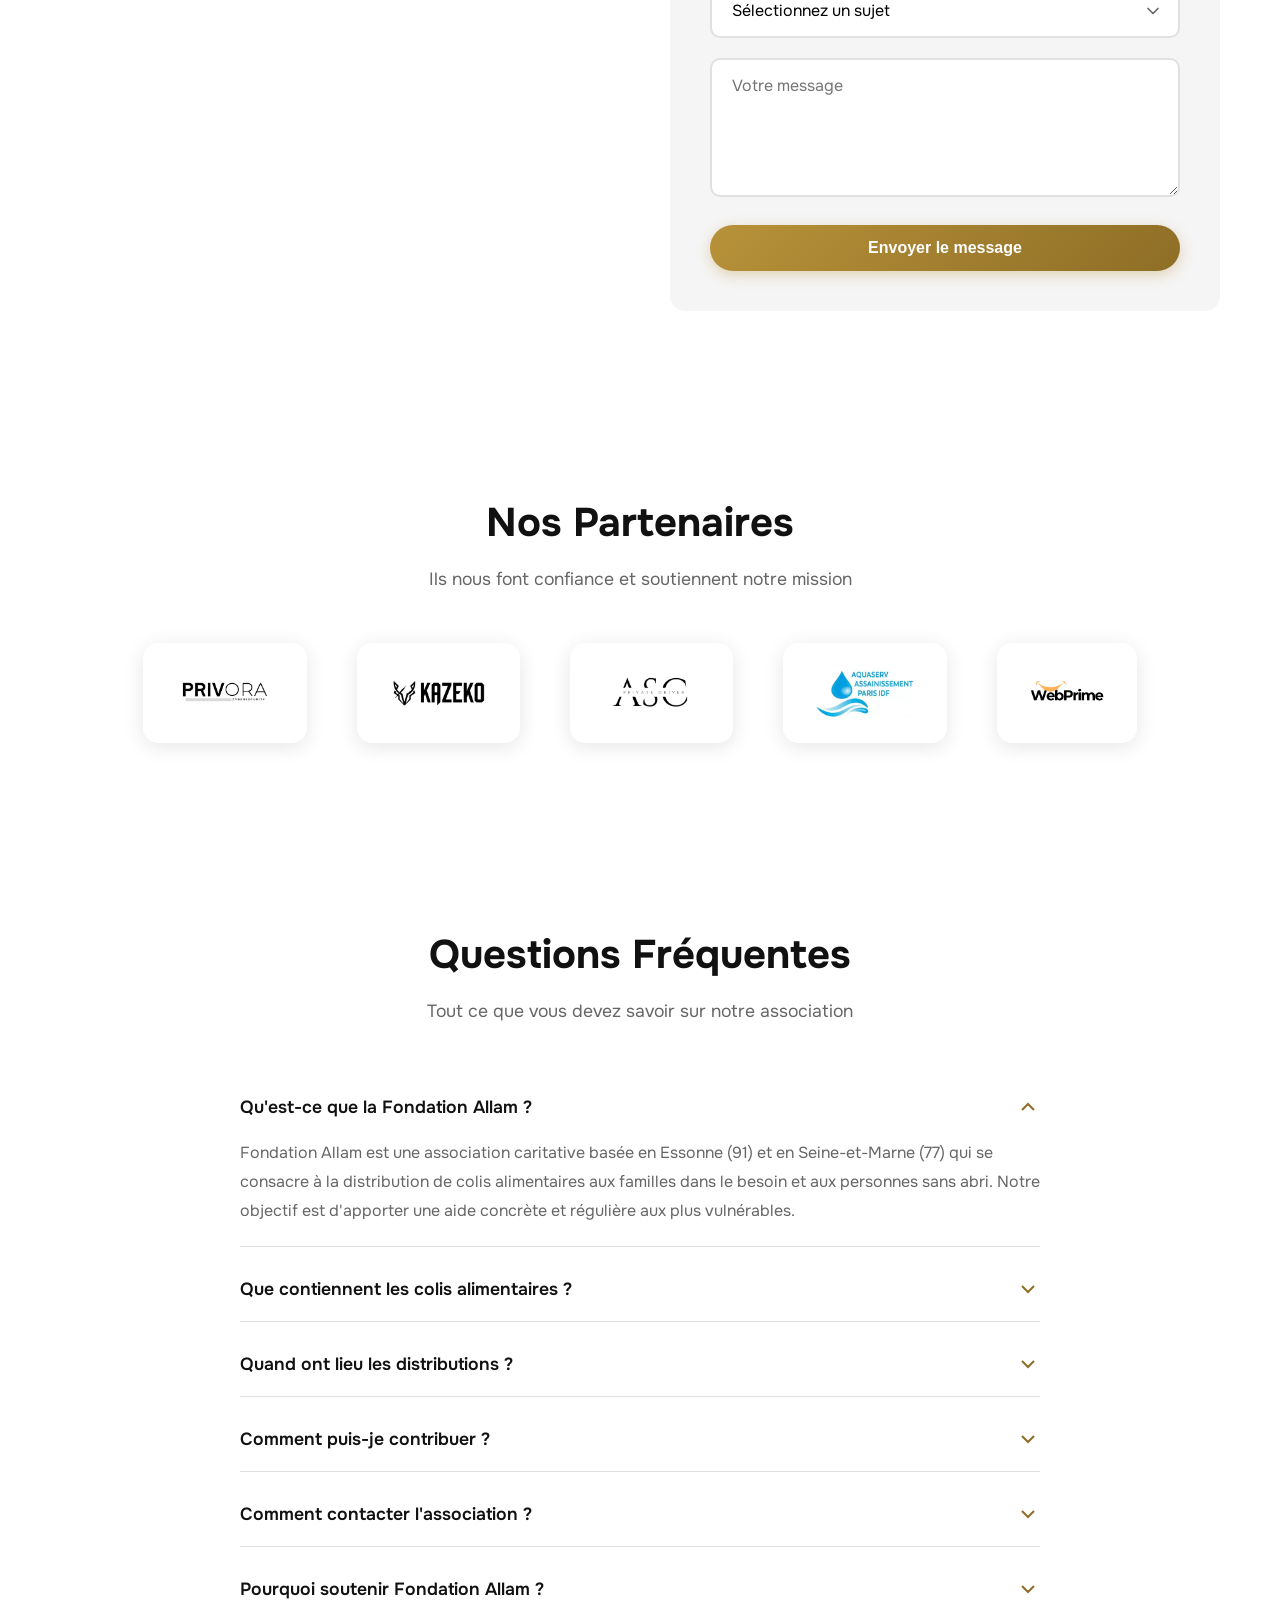
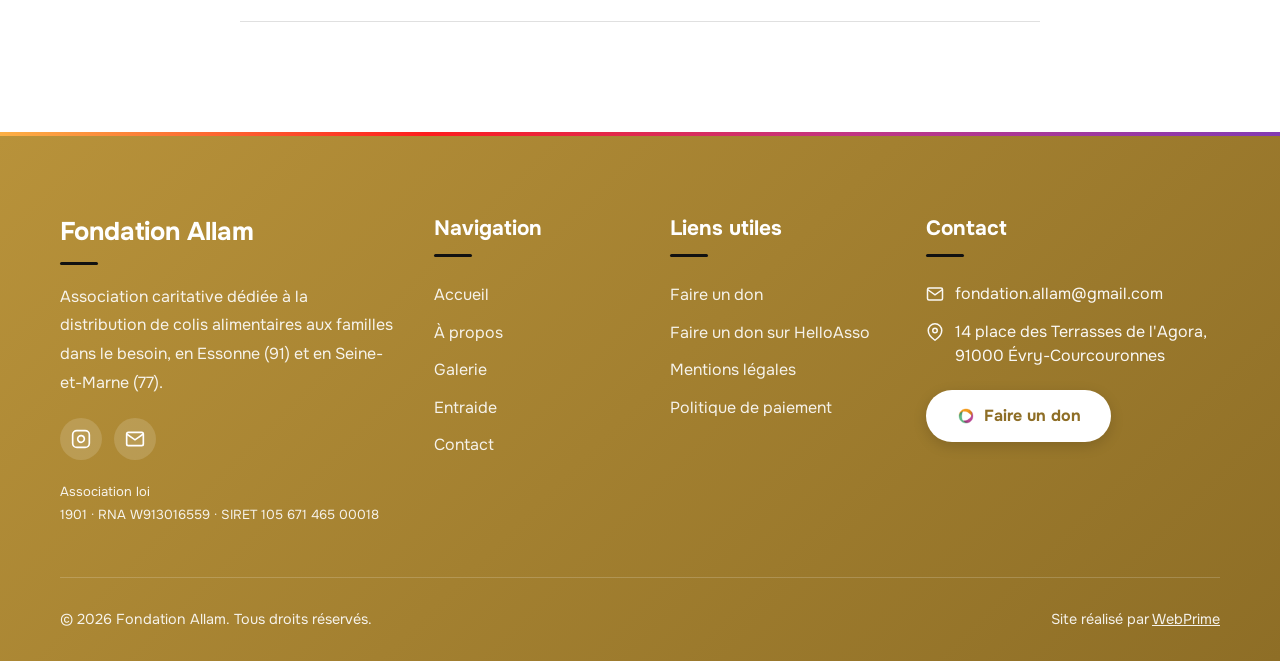
==== commit 7f0e34cc: "Dons mensuels: retrait du 9EUR, ajout du 249EUR + maj sitemap Co-Authored-By: Claude Opus 4.8 (1M co" ====
--- a/index.html
+++ b/index.html
@@ -210,7 +210,7 @@
         </div>
 
         <div class="donation-amounts nine-cards monthly">
-            <div class="amount-card" data-amount="9"><img class="card-ha-ico" src="icone-hello.png" alt="" aria-hidden="true"><div class="amount-value">9<span>€</span></div><div class="amount-period">/mois</div><div class="amount-impact">Un premier geste</div><div class="amount-after-tax">Soit <strong>3,06€</strong> après réduction</div></div><div class="amount-card" data-amount="19"><img class="card-ha-ico" src="icone-hello.png" alt="" aria-hidden="true"><div class="amount-value">19<span>€</span></div><div class="amount-period">/mois</div><div class="amount-impact">1 colis alimentaire</div><div class="amount-after-tax">Soit <strong>6,46€</strong> après réduction</div></div><div class="amount-card popular" data-amount="29"><img class="card-ha-ico" src="icone-hello.png" alt="" aria-hidden="true"><div class="popular-badge">Populaire</div><div class="amount-value">29<span>€</span></div><div class="amount-period">/mois</div><div class="amount-impact">1 colis + soutien</div><div class="amount-after-tax">Soit <strong>9,86€</strong> après réduction</div></div><div class="amount-card" data-amount="49"><img class="card-ha-ico" src="icone-hello.png" alt="" aria-hidden="true"><div class="amount-value">49<span>€</span></div><div class="amount-period">/mois</div><div class="amount-impact">2 colis alimentaires</div><div class="amount-after-tax">Soit <strong>16,66€</strong> après réduction</div></div><div class="amount-card" data-amount="69"><img class="card-ha-ico" src="icone-hello.png" alt="" aria-hidden="true"><div class="amount-value">69<span>€</span></div><div class="amount-period">/mois</div><div class="amount-impact">3 colis alimentaires</div><div class="amount-after-tax">Soit <strong>23,46€</strong> après réduction</div></div><div class="amount-card" data-amount="99"><img class="card-ha-ico" src="icone-hello.png" alt="" aria-hidden="true"><div class="amount-value">99<span>€</span></div><div class="amount-period">/mois</div><div class="amount-impact">5 colis alimentaires</div><div class="amount-after-tax">Soit <strong>33,66€</strong> après réduction</div></div><div class="amount-card" data-amount="129"><img class="card-ha-ico" src="icone-hello.png" alt="" aria-hidden="true"><div class="amount-value">129<span>€</span></div><div class="amount-period">/mois</div><div class="amount-impact">6 colis alimentaires</div><div class="amount-after-tax">Soit <strong>43,86€</strong> après réduction</div></div><div class="amount-card" data-amount="209"><img class="card-ha-ico" src="icone-hello.png" alt="" aria-hidden="true"><div class="amount-value">209<span>€</span></div><div class="amount-period">/mois</div><div class="amount-impact">11 colis alimentaires</div><div class="amount-after-tax">Soit <strong>71,06€</strong> après réduction</div></div><div class="amount-card" data-amount="299"><img class="card-ha-ico" src="icone-hello.png" alt="" aria-hidden="true"><div class="amount-value">299<span>€</span></div><div class="amount-period">/mois</div><div class="amount-impact">15 colis alimentaires</div><div class="amount-after-tax">Soit <strong>101,66€</strong> après réduction</div></div>        </div>
+            <div class="amount-card" data-amount="19"><img class="card-ha-ico" src="icone-hello.png" alt="" aria-hidden="true"><div class="amount-value">19<span>€</span></div><div class="amount-period">/mois</div><div class="amount-impact">1 colis alimentaire</div><div class="amount-after-tax">Soit <strong>6,46€</strong> après réduction</div></div><div class="amount-card popular" data-amount="29"><img class="card-ha-ico" src="icone-hello.png" alt="" aria-hidden="true"><div class="popular-badge">Populaire</div><div class="amount-value">29<span>€</span></div><div class="amount-period">/mois</div><div class="amount-impact">1 colis + soutien</div><div class="amount-after-tax">Soit <strong>9,86€</strong> après réduction</div></div><div class="amount-card" data-amount="49"><img class="card-ha-ico" src="icone-hello.png" alt="" aria-hidden="true"><div class="amount-value">49<span>€</span></div><div class="amount-period">/mois</div><div class="amount-impact">2 colis alimentaires</div><div class="amount-after-tax">Soit <strong>16,66€</strong> après réduction</div></div><div class="amount-card" data-amount="69"><img class="card-ha-ico" src="icone-hello.png" alt="" aria-hidden="true"><div class="amount-value">69<span>€</span></div><div class="amount-period">/mois</div><div class="amount-impact">3 colis alimentaires</div><div class="amount-after-tax">Soit <strong>23,46€</strong> après réduction</div></div><div class="amount-card" data-amount="99"><img class="card-ha-ico" src="icone-hello.png" alt="" aria-hidden="true"><div class="amount-value">99<span>€</span></div><div class="amount-period">/mois</div><div class="amount-impact">5 colis alimentaires</div><div class="amount-after-tax">Soit <strong>33,66€</strong> après réduction</div></div><div class="amount-card" data-amount="129"><img class="card-ha-ico" src="icone-hello.png" alt="" aria-hidden="true"><div class="amount-value">129<span>€</span></div><div class="amount-period">/mois</div><div class="amount-impact">6 colis alimentaires</div><div class="amount-after-tax">Soit <strong>43,86€</strong> après réduction</div></div><div class="amount-card" data-amount="209"><img class="card-ha-ico" src="icone-hello.png" alt="" aria-hidden="true"><div class="amount-value">209<span>€</span></div><div class="amount-period">/mois</div><div class="amount-impact">11 colis alimentaires</div><div class="amount-after-tax">Soit <strong>71,06€</strong> après réduction</div></div><div class="amount-card" data-amount="249"><img class="card-ha-ico" src="icone-hello.png" alt="" aria-hidden="true"><div class="amount-value">249<span>€</span></div><div class="amount-period">/mois</div><div class="amount-impact">13 colis alimentaires</div><div class="amount-after-tax">Soit <strong>84,66€</strong> après réduction</div></div><div class="amount-card" data-amount="299"><img class="card-ha-ico" src="icone-hello.png" alt="" aria-hidden="true"><div class="amount-value">299<span>€</span></div><div class="amount-period">/mois</div><div class="amount-impact">15 colis alimentaires</div><div class="amount-after-tax">Soit <strong>101,66€</strong> après réduction</div></div>        </div>
 
         <div class="donation-amounts once donation-free" style="display:none">
             <div class="free-donation-card">
--- a/style.css
+++ b/style.css
@@ -2377,7 +2377,7 @@
 
 @media (max-width: 480px) {
     .logo-img {
-        height: 76px;
+        height: 80px;
     }
 
     .nav {
